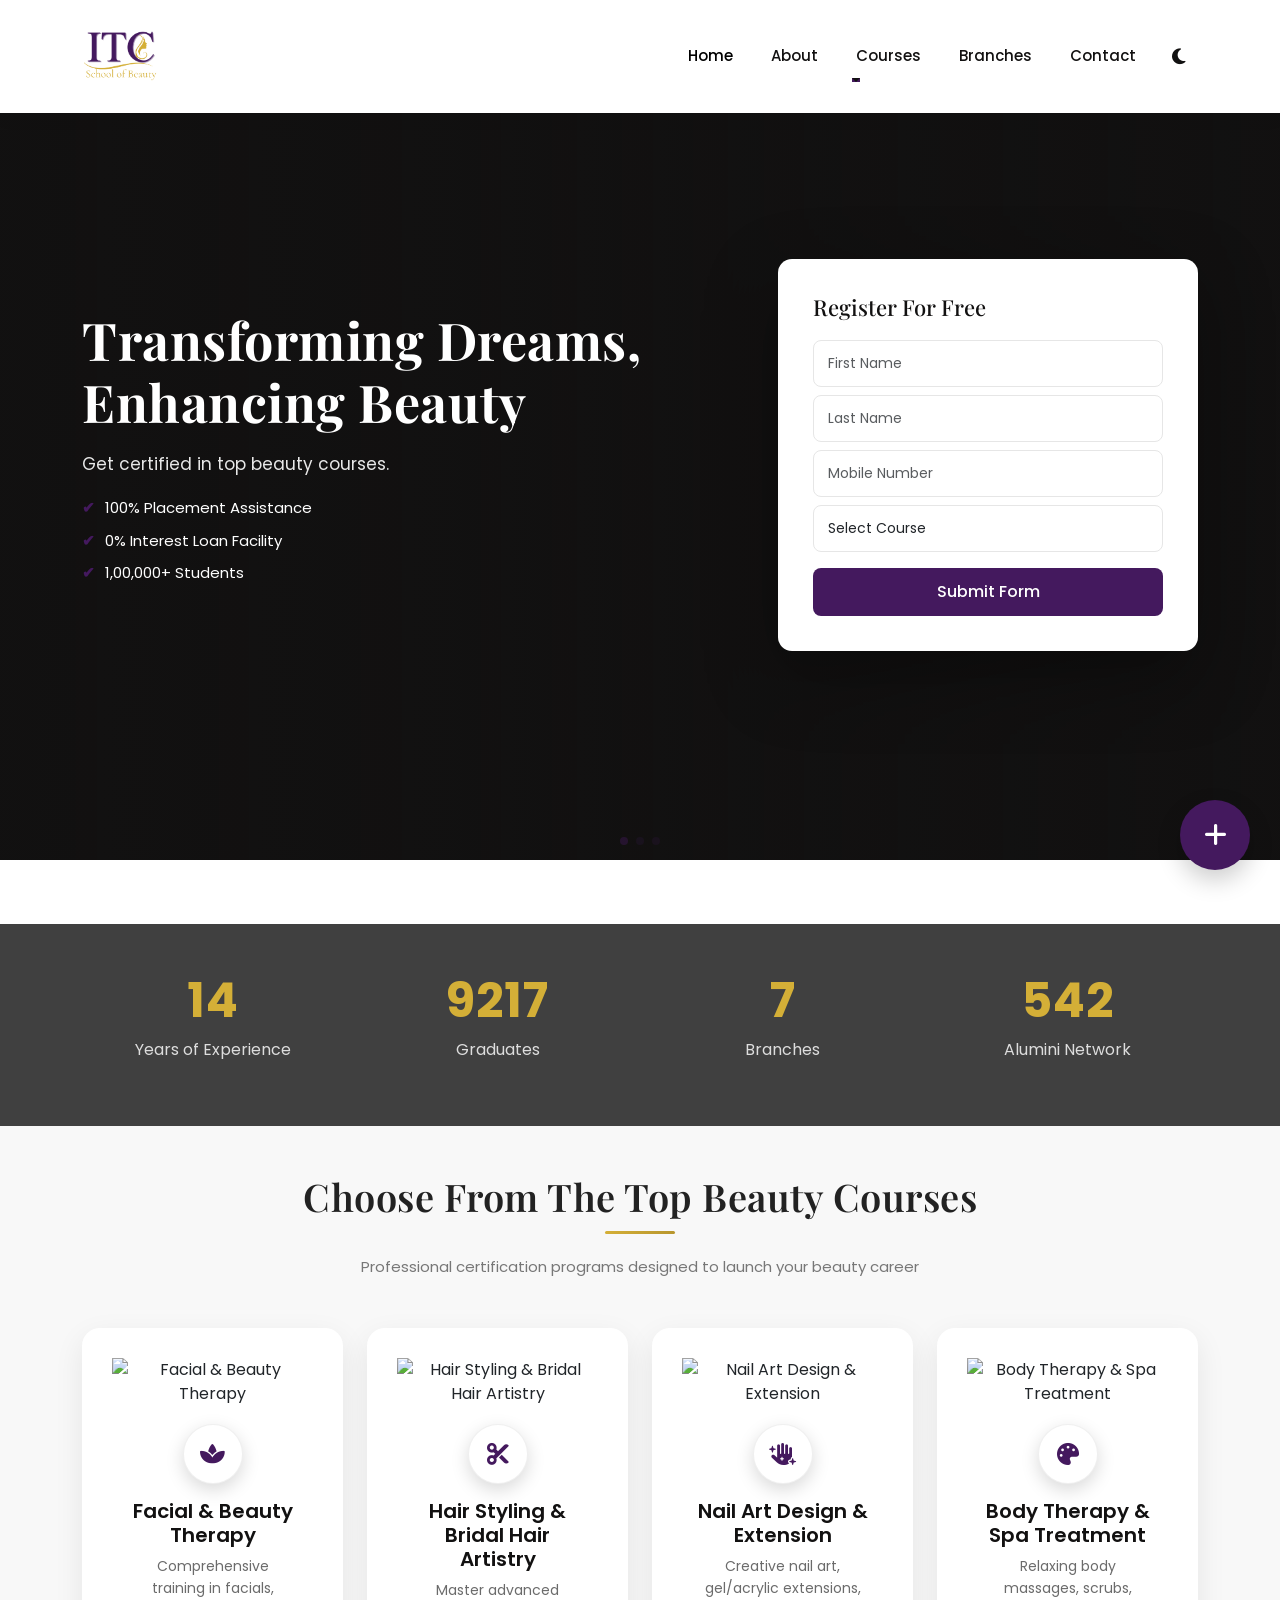
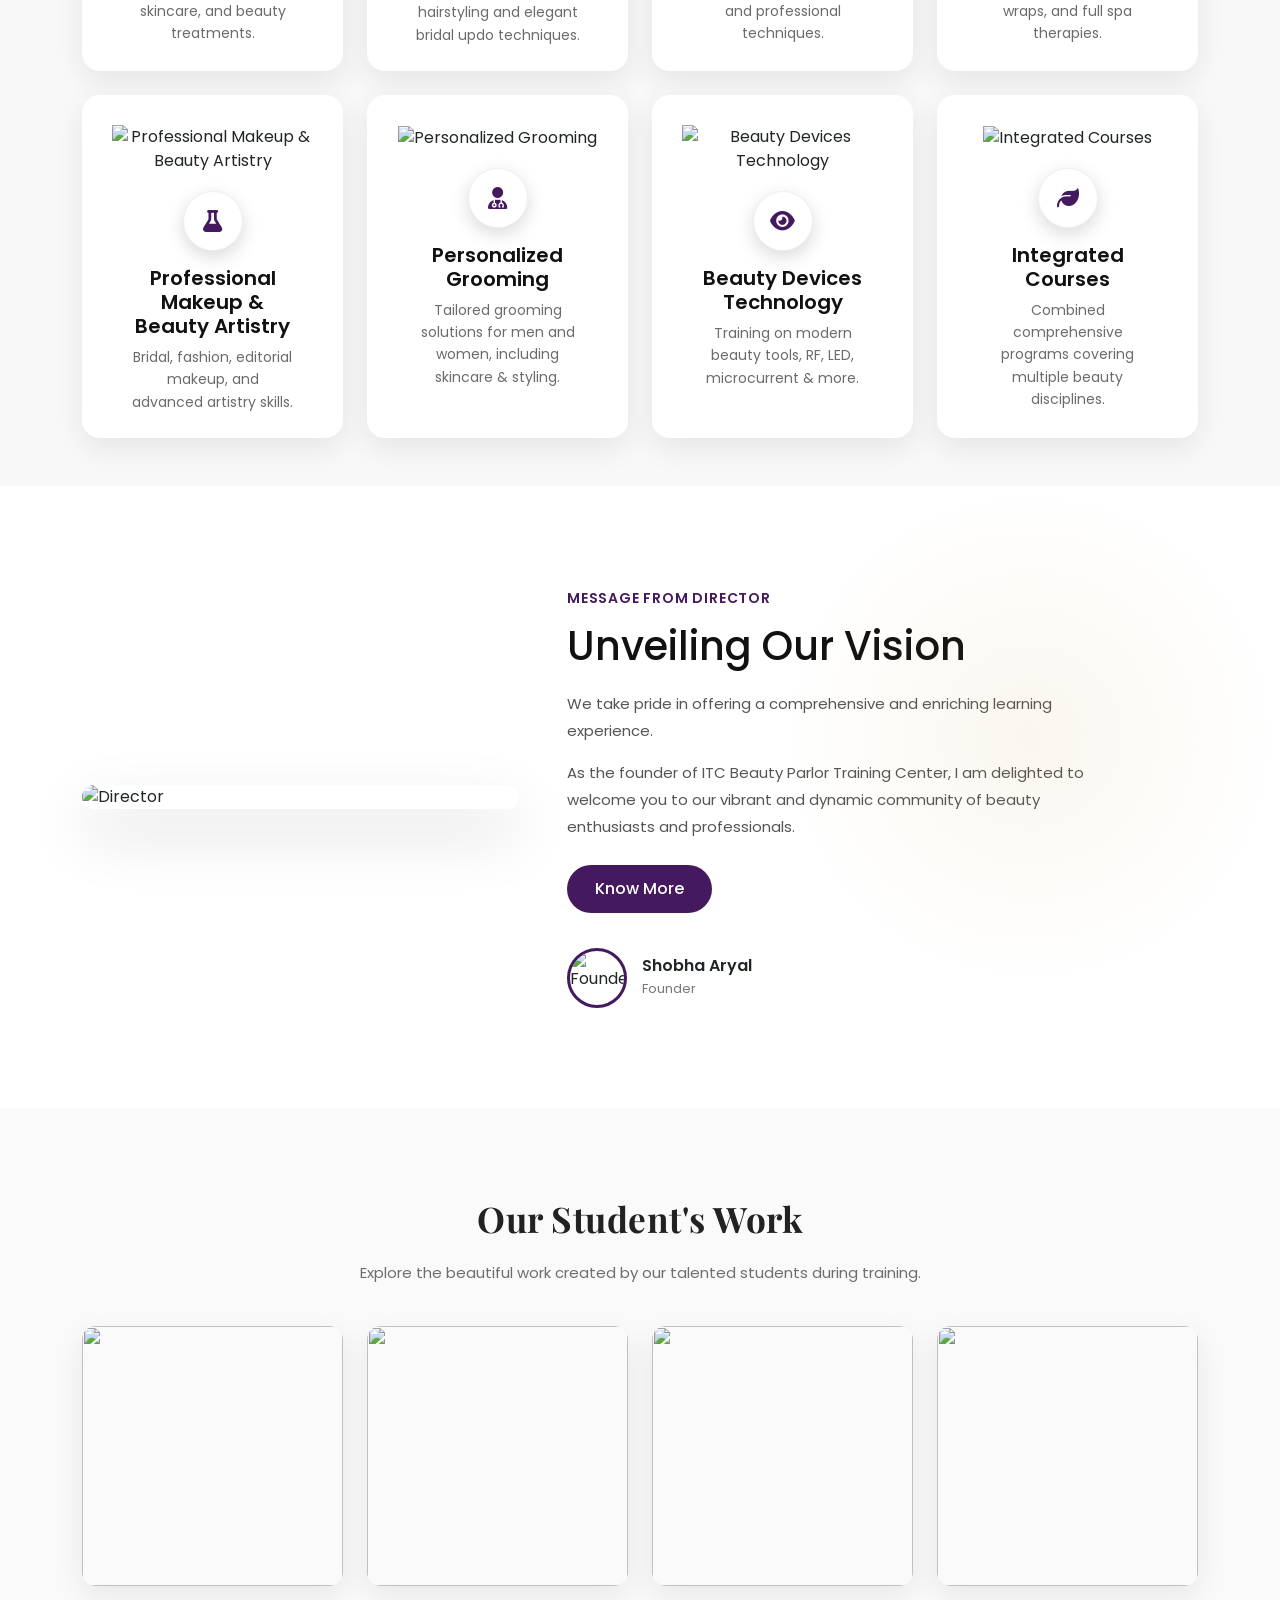
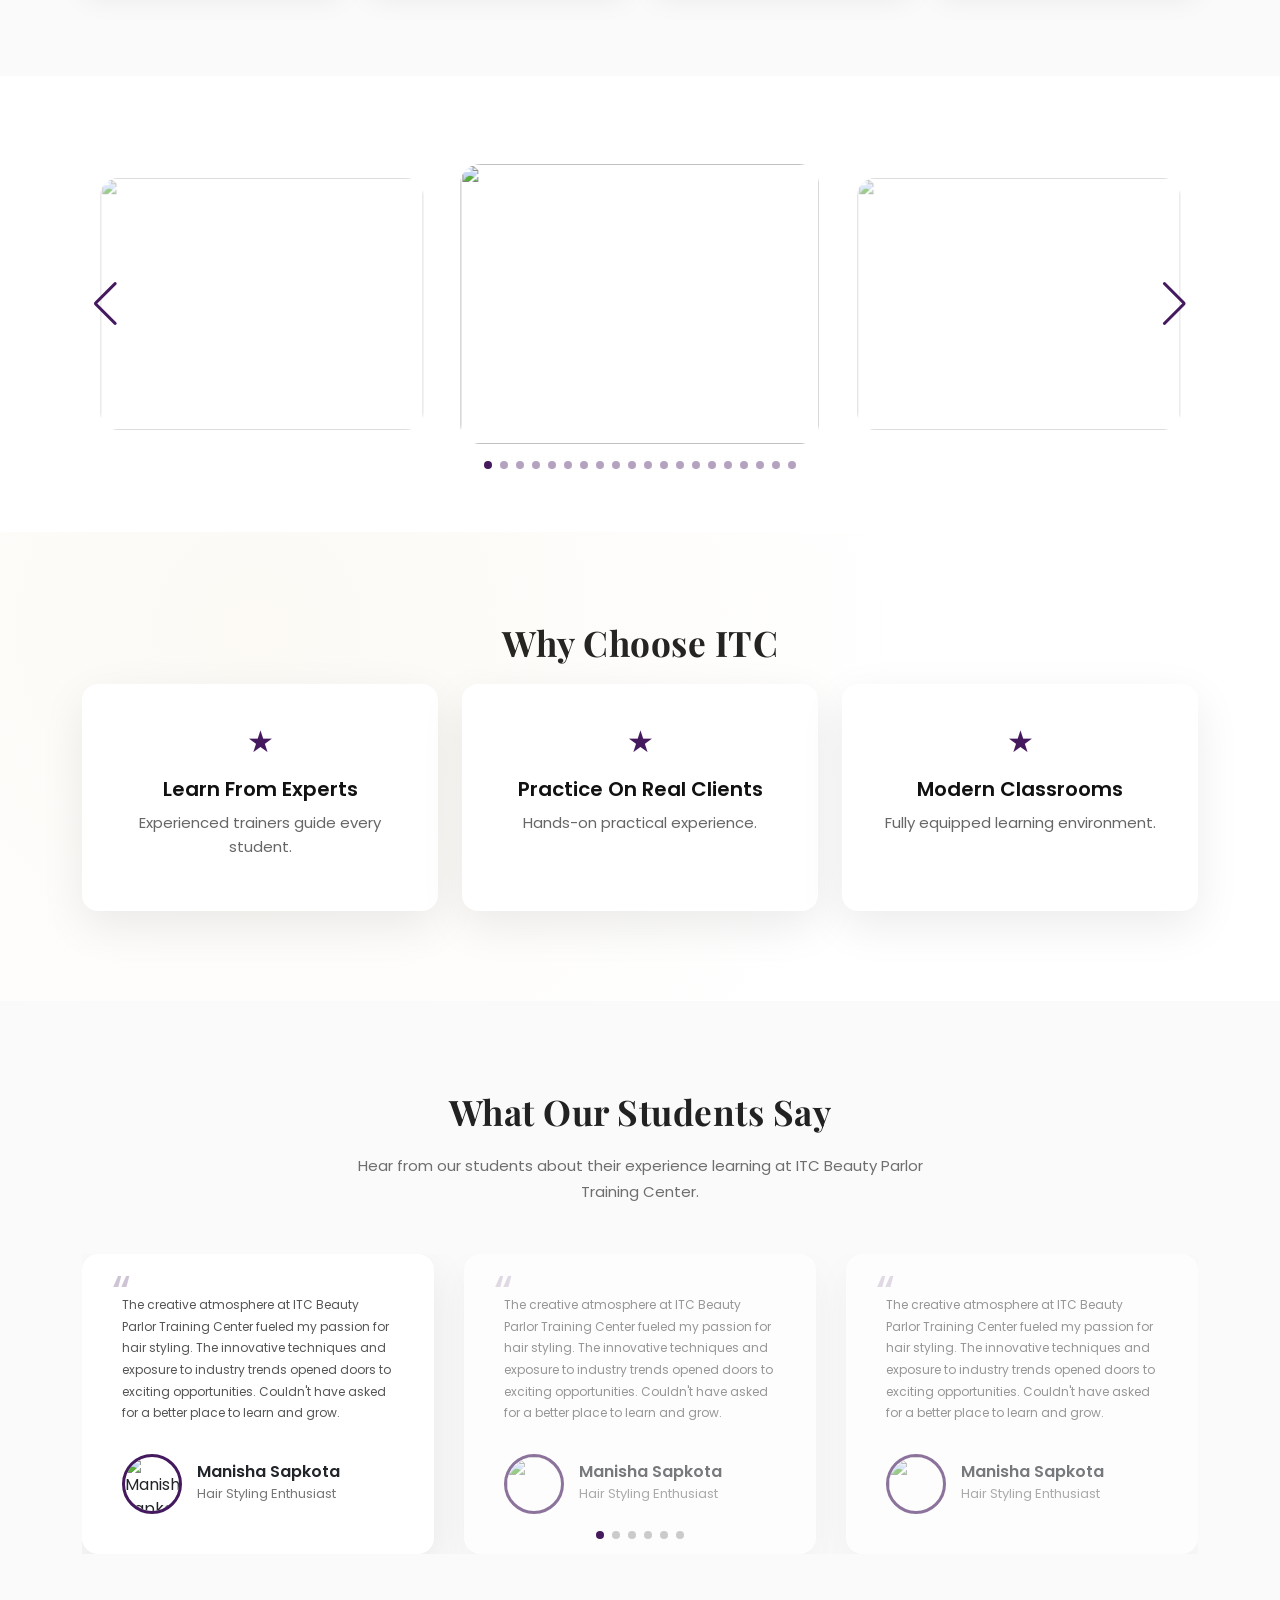
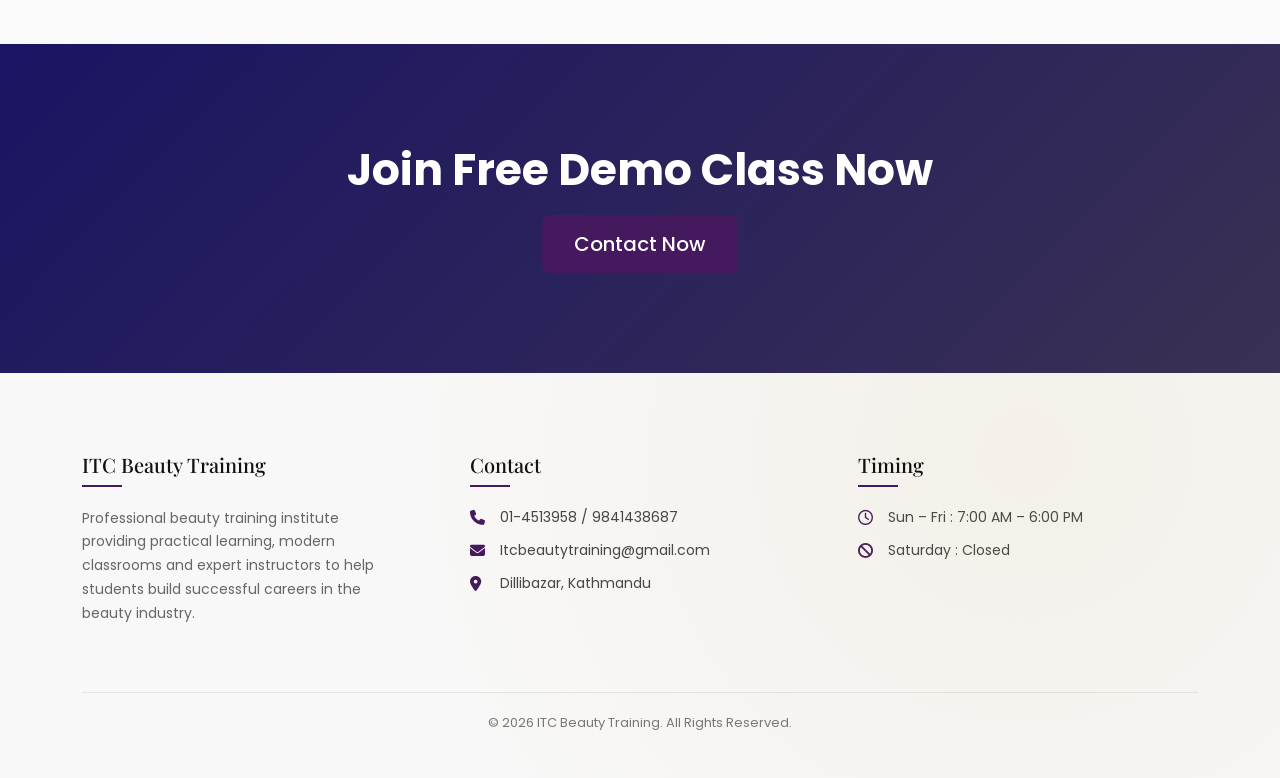
==== index.html @ 38ba5fc1 "Updated UI, fixed contact widget, added gallery carousel" ====
<!doctype html>
<html lang="en">
  <head>
    <meta charset="UTF-8" />
    <meta name="viewport" content="width=device-width, initial-scale=1" />

    <title>ITC Beauty Training</title>

    <link
      href="https://cdn.jsdelivr.net/npm/bootstrap@5.3.2/dist/css/bootstrap.min.css"
      rel="stylesheet"
    />
    <link
      href="https://fonts.googleapis.com/css2?family=Playfair+Display:wght@500;600;700&family=Poppins:wght@300;400;500;600&display=swap"
      rel="stylesheet"
    />

    <link
      href="https://cdn.jsdelivr.net/npm/swiper@11/swiper-bundle.min.css"
      rel="stylesheet"
    />

    <link rel="stylesheet" href="./css/style.css" />
    <link rel="stylesheet" href="./css/course.css" />

    <link
      rel="stylesheet"
      href="https://cdnjs.cloudflare.com/ajax/libs/font-awesome/6.5.0/css/all.min.css"
    />
    <link
      rel="stylesheet"
      href="https://cdnjs.cloudflare.com/ajax/libs/font-awesome/6.5.0/css/all.min.css"
    />
  </head>

  <body>
    <!-- NAVBAR -->

    <nav class="navbar navbar-expand-lg premium-navbar fixed-top">
      <div class="container">
        <a class="navbar-brand" href="./index.html">
          <img src="./images/LogoITC.png" alt="ITC Beauty" />
        </a>

        <button
          class="navbar-toggler"
          type="button"
          data-bs-toggle="collapse"
          data-bs-target="#navMenu"
        >
          <span class="navbar-toggler-icon"></span>
        </button>

        <div class="collapse navbar-collapse" id="navMenu">
          <ul class="navbar-nav ms-auto align-items-lg-center">
            <li class="nav-item">
              <a class="nav-link active" href="./index.html">Home</a>
            </li>

            <li class="nav-item">
              <a class="nav-link" href="./about.html">About</a>
            </li>

            <!-- COURSES DROPDOWN -->
            <li class="nav-item dropdown course-dropdown">
              <a class="nav-link dropdown-toggle" data-bs-toggle="dropdown">
                Courses
              </a>

              <div class="dropdown-menu course-menu">
                <a class="dropdown-item" href="./courses/facial-beauty.html">
                  <i class="fa-solid fa-spa"></i>
                  Facial & Beauty Therapy
                </a>

                <a
                  class="dropdown-item"
                  href="./courses//hair-styling-bridal-hair.html"
                >
                  <i class="fa-solid fa-scissors"></i>
                  Hair Styling & Bridal Hair Artistry
                </a>

                <a class="dropdown-item" href="./courses/nail-art-design.html">
                  <i class="fa-solid fa-wand-magic-sparkles"></i>
                  Nail Art Design & Extension
                </a>

                <a class="dropdown-item" href="./courses/body-therapy-spa.html">
                  <i class="fa-solid fa-palette"></i>
                  Body Therapy & Spa Treatment
                </a>

                <a
                  class="dropdown-item"
                  href="./courses/professional-makeup.html"
                >
                  <i class="fa-solid fa-flask"></i>
                  Professional Makeup & Beauty Artistry
                </a>

                <a
                  class="dropdown-item"
                  href="./courses/personalized-grooming.html"
                >
                  <i class="fa-solid fa-hand-sparkles"></i>
                  Personalized Grooming
                </a>

                <a
                  class="dropdown-item"
                  href="./courses/beauty-device-technology.html"
                >
                  <i class="fa-solid fa-eye"></i>
                  Beauty Devices Technology
                </a>

                <a
                  class="dropdown-item"
                  href="./courses/integrated-courses.html"
                >
                  <i class="fa-solid fa-user-doctor"></i>
                  Integrated Courses
                </a>
              </div>
            </li>

            <li class="nav-item">
              <a class="nav-link" href="./branches.html">Branches</a>
            </li>

            <li class="nav-item">
              <a class="nav-link" href="./contact.html">Contact</a>
            </li>
            <li class="nav-item ms-lg-3 d-flex align-items-center">
              <button id="themeToggle" class="theme-icon-btn">
                <i class="fa-solid fa-moon" id="themeIcon"></i>
              </button>
            </li>
          </ul>
        </div>
      </div>
    </nav>

    <!-- HERO -->

    <section class="hero">
      <div class="swiper heroSwiper">
        <div class="swiper-pagination"></div>
        <div class="swiper-wrapper">
          <div class="swiper-slide hero1"></div>
          <div class="swiper-slide hero2"></div>
          <div class="swiper-slide hero3"></div>
        </div>
      </div>

      <div class="hero-content">
        <div class="container">
          <div class="row align-items-center">
            <div class="col-lg-7">
              <h1>Transforming Dreams, Enhancing Beauty</h1>

              <p>Get certified in top beauty courses.</p>

              <ul class="hero-points">
                <li>100% Placement Assistance</li>
                <li>0% Interest Loan Facility</li>
                <li>1,00,000+ Students</li>
              </ul>
            </div>

            <div class="col-lg-5">
              <div class="form-card">
                <h4>Register For Free</h4>

                <form>
                  <input class="form-control mb-2" placeholder="First Name" />
                  <input class="form-control mb-2" placeholder="Last Name" />
                  <input
                    class="form-control mb-2"
                    placeholder="Mobile Number"
                  />

                  <select class="form-control mb-3">
                    <option>Select Course</option>
                    <option>Advanced Beautician Diploma</option>
                    <option>Russian Hairstyle</option>
                    <option>Hair Chemical Treatment</option>
                    <option>Master Makeup</option>
                    <option>Skin Chemical Treatment</option>
                    <option>Nail Technician</option>
                    <option>Overseas Program</option>
                    <option>Eyelash Extensions</option>
                    <option>Cosmetology</option>
                    <option>Mehendi Specialization</option>
                    <option>Master Makeup</option>
                  </select>

                  <button class="btn btn-primary w-100">Submit Form</button>
                </form>
              </div>
            </div>
          </div>
        </div>
      </div>
    </section>

    <section class="stats-section p-5 reveal" style="margin-top: 4em">
      <div class="container">
        <div class="row text-center g-4">
          <div class="col-md-3">
            <h3 class="stat-number" data-target="26">0</h3>
            <p>Years of Experience</p>
          </div>

          <div class="col-md-3">
            <h3 class="stat-number" data-target="17000">0</h3>
            <p>Graduates</p>
          </div>

          <div class="col-md-3">
            <h3 class="stat-number" data-target="14">0</h3>
            <p>Branches</p>
          </div>

          <div class="col-md-3">
            <h3 class="stat-number" data-target="1000">0</h3>
            <p>Alumini Network</p>
          </div>
        </div>
      </div>
    </section>

    <!-- COURSES -->
    <section class="courses py-5">
      <div class="container">
        <div class="section-header text-center mb-5">
          <h2 class="section-title">Choose From The Top Beauty Courses</h2>
          <p class="section-subtitle">
            Professional certification programs designed to launch your beauty
            career
          </p>
        </div>

        <div class="row g-4">
          <div class="col-md-6 col-lg-3">
            <div class="course-card premium-hover">
              <div class="course-img">
                <img
                  src="https://itcbeautytraining.com/wp-content/uploads/2024/04/1-2.jpg"
                  alt="Facial & Beauty Therapy"
                />
              </div>
              <div class="course-icon"><i class="fa-solid fa-spa"></i></div>
              <h5>Facial & Beauty Therapy</h5>
              <p>
                Comprehensive training in facials, skincare, and beauty
                treatments.
              </p>
            </div>
          </div>

          <div class="col-md-6 col-lg-3">
            <div class="course-card premium-hover">
              <div class="course-img">
                <img
                  src="https://itcbeautytraining.com/wp-content/uploads/2024/04/1-1.jpg"
                  alt="Hair Styling & Bridal Hair Artistry"
                />
              </div>
              <div class="course-icon">
                <i class="fa-solid fa-scissors"></i>
              </div>
              <h5>Hair Styling & Bridal Hair Artistry</h5>
              <p>
                Master advanced hairstyling and elegant bridal updo techniques.
              </p>
            </div>
          </div>

          <div class="col-md-6 col-lg-3">
            <div class="course-card premium-hover">
              <div class="course-img">
                <img
                  src="https://itcbeautytraining.com/wp-content/uploads/2024/04/5-1.jpg"
                  alt="Nail Art Design & Extension"
                />
              </div>
              <div class="course-icon">
                <i class="fa-solid fa-hand-sparkles"></i>
              </div>
              <h5>Nail Art Design & Extension</h5>
              <p>
                Creative nail art, gel/acrylic extensions, and professional
                techniques.
              </p>
            </div>
          </div>

          <div class="col-md-6 col-lg-3">
            <div class="course-card premium-hover">
              <div class="course-img">
                <img
                  src="https://itcbeautytraining.com/wp-content/uploads/2024/04/3-2.jpg"
                  alt="Body Therapy & Spa Treatment"
                />
              </div>
              <div class="course-icon"><i class="fa-solid fa-palette"></i></div>
              <h5>Body Therapy & Spa Treatment</h5>
              <p>
                Relaxing body massages, scrubs, wraps, and full spa therapies.
              </p>
            </div>
          </div>

          <div class="col-md-6 col-lg-3">
            <div class="course-card premium-hover">
              <div class="course-img">
                <img
                  src="https://itcbeautytraining.com/wp-content/uploads/2024/04/7-1.jpg"
                  alt="Professional Makeup & Beauty Artistry"
                />
              </div>
              <div class="course-icon"><i class="fa-solid fa-flask"></i></div>
              <h5>Professional Makeup & Beauty Artistry</h5>
              <p>
                Bridal, fashion, editorial makeup, and advanced artistry skills.
              </p>
            </div>
          </div>

          <div class="col-md-6 col-lg-3">
            <div class="course-card premium-hover">
              <div class="course-img">
                <img
                  src="https://itcbeautytraining.com/wp-content/uploads/2024/04/3-1.jpg"
                  alt="Personalized Grooming"
                />
              </div>
              <div class="course-icon">
                <i class="fa-solid fa-user-doctor"></i>
              </div>
              <h5>Personalized Grooming</h5>
              <p>
                Tailored grooming solutions for men and women, including
                skincare & styling.
              </p>
            </div>
          </div>

          <div class="col-md-6 col-lg-3">
            <div class="course-card premium-hover">
              <div class="course-img">
                <img
                  src="https://itcbeautytraining.com/wp-content/uploads/2024/04/4-1.jpg"
                  alt="Beauty Devices Technology"
                />
              </div>
              <div class="course-icon"><i class="fa-solid fa-eye"></i></div>
              <h5>Beauty Devices Technology</h5>
              <p>
                Training on modern beauty tools, RF, LED, microcurrent & more.
              </p>
            </div>
          </div>

          <div class="col-md-6 col-lg-3">
            <div class="course-card premium-hover">
              <div class="course-img">
                <img
                  src="https://itcbeautytraining.com/wp-content/uploads/2024/04/6-1.jpg"
                  alt="Integrated Courses"
                />
              </div>
              <div class="course-icon"><i class="fa-solid fa-leaf"></i></div>
              <h5>Integrated Courses</h5>
              <p>
                Combined comprehensive programs covering multiple beauty
                disciplines.
              </p>
            </div>
          </div>
        </div>
      </div>
    </section>

    <!-- DIRECTOR MESSAGE -->

    <section class="director">
      <div class="container">
        <div class="row align-items-center g-5">
          <!-- DIRECTOR IMAGE -->

          <div class="col-lg-5">
            <div class="director-img-wrapper">
              <img
                src="https://orane.com/wp-content/uploads/2023/10/new-768x763.png"
                class="director-img"
                alt="Director"
              />
            </div>
          </div>

          <!-- MESSAGE -->

          <div class="col-lg-7">
            <div class="director-content">
              <span class="director-tag">Message from Director</span>

              <h2 class="director-title">Unveiling Our Vision</h2>

              <p class="director-text">
                We take pride in offering a comprehensive and enriching learning
                experience.
              </p>

              <p class="director-text">
                As the founder of ITC Beauty Parlor Training Center, I am
                delighted to welcome you to our vibrant and dynamic community of
                beauty enthusiasts and professionals.
              </p>

              <a href="./about.html" class="director-btn"> Know More </a>

              <!-- SIGNATURE -->

              <div class="director-signature">
                <img
                  src="https://itcbeautytraining.com/wp-content/uploads/2024/01/Shobha-12.jpg"
                  class="director-avatar"
                  alt="Founder"
                />

                <div>
                  <h6 class="director-name">Shobha Aryal</h6>

                  <span class="director-role"> Founder </span>
                </div>
              </div>
            </div>
          </div>
        </div>
      </div>
    </section>

    <!-- GALLERY -->

    <section class="gallery">
      <div class="container">
        <h2 class="text-center section-title">Our Student's Work</h2>

        <p class="text-center section-subtitle">
          Explore the beautiful work created by our talented students during
          training.
        </p>

        <div class="row g-4 gallery-grid">
          <div class="col-lg-3 col-md-6">
            <div class="gallery-item">
              <img
                src="https://encrypted-tbn3.gstatic.com/images?q=tbn:ANd9GcSTDrdm-TisRPyS3Bmx4JWbS6GaayTQj9BskAw2qrqnF1qy2Z-q"
                class="gallery-img"
                alt=""
              />
            </div>
          </div>

          <div class="col-lg-3 col-md-6">
            <div class="gallery-item">
              <img
                src="https://makeup.buynsofts.in/wp-content/uploads/2022/03/riya7-819x1024.jpg"
                class="gallery-img"
                alt=""
              />
            </div>
          </div>

          <div class="col-lg-3 col-md-6">
            <div class="gallery-item">
              <img
                src="https://encrypted-tbn3.gstatic.com/images?q=tbn:ANd9GcS4beKA-Kwf-BnohSN-vU_qFYrVq0cjVttMXm_TdOkhjrmDNbXZ"
                class="gallery-img"
                alt=""
              />
            </div>
          </div>

          <div class="col-lg-3 col-md-6">
            <div class="gallery-item">
              <img
                src="https://encrypted-tbn0.gstatic.com/images?q=tbn:ANd9GcRMe2PdNAQeKMKYDgazpgTH0lvp_DbTABG8ZQ&s"
                class="gallery-img"
                alt=""
              />
            </div>
          </div>
        </div>
      </div>
    </section>

    <section class="gallery-section py-5">
      <div class="container">
        <div class="swiper gallerySwiper">
          <div class="swiper-wrapper">
            <!-- SLIDE 1 -->
            <div class="swiper-slide">
              <div class="gallery-card">
                <img
                  src="https://itcbeautytraining.com/wp-content/uploads/2024/02/Manisha-Sapkota--e1707386957303.jpeg"
                />
                <div class="gallery-overlay">
                  <i class="fa-solid fa-magnifying-glass"></i>
                </div>
              </div>
            </div>

            <!-- SLIDE 2 -->
            <div class="swiper-slide">
              <div class="gallery-card">
                <img
                  src="https://itcbeautytraining.com/wp-content/uploads/2024/04/12-3.jpg"
                />
                <div class="gallery-overlay">
                  <i class="fa-solid fa-magnifying-glass"></i>
                </div>
              </div>
            </div>

            <!-- SLIDE 3 -->
            <div class="swiper-slide">
              <div class="gallery-card">
                <img
                  src="https://itcbeautytraining.com/wp-content/uploads/2024/04/21.jpg"
                />
                <div class="gallery-overlay">
                  <i class="fa-solid fa-magnifying-glass"></i>
                </div>
              </div>
            </div>

            <!-- SLIDE 4 -->
            <div class="swiper-slide">
              <div class="gallery-card">
                <img
                  src="https://itcbeautytraining.com/wp-content/uploads/2024/04/9-1.jpg"
                />
                <div class="gallery-overlay">
                  <i class="fa-solid fa-magnifying-glass"></i>
                </div>
              </div>
            </div>

            <!-- SLIDE 5 -->
            <div class="swiper-slide">
              <div class="gallery-card">
                <img
                  src="https://itcbeautytraining.com/wp-content/uploads/2024/04/3-3.jpg"
                />
                <div class="gallery-overlay">
                  <i class="fa-solid fa-magnifying-glass"></i>
                </div>
              </div>
            </div>

            <!-- SLIDE 6 -->
            <div class="swiper-slide">
              <div class="gallery-card">
                <img
                  src="https://itcbeautytraining.com/wp-content/uploads/2024/04/15-2.jpg"
                />
                <div class="gallery-overlay">
                  <i class="fa-solid fa-magnifying-glass"></i>
                </div>
              </div>
            </div>

            <!-- SLIDE 7 -->
            <div class="swiper-slide">
              <div class="gallery-card">
                <img
                  src="https://itcbeautytraining.com/wp-content/uploads/2024/04/25.jpg"
                />
                <div class="gallery-overlay">
                  <i class="fa-solid fa-magnifying-glass"></i>
                </div>
              </div>
            </div>

            <!-- SLIDE 8 -->
            <div class="swiper-slide">
              <div class="gallery-card">
                <img
                  src="https://itcbeautytraining.com/wp-content/uploads/2024/04/13-3.jpg"
                />
                <div class="gallery-overlay">
                  <i class="fa-solid fa-magnifying-glass"></i>
                </div>
              </div>
            </div>

            <!-- SLIDE 9 -->
            <div class="swiper-slide">
              <div class="gallery-card">
                <img
                  src="http://itcbeautytraining.com/wp-content/uploads/2024/04/1.jpg"
                />
                <div class="gallery-overlay">
                  <i class="fa-solid fa-magnifying-glass"></i>
                </div>
              </div>
            </div>

            <!-- SLIDE 10 -->
            <div class="swiper-slide">
              <div class="gallery-card">
                <img
                  src="http://itcbeautytraining.com/wp-content/uploads/2024/04/3-4.jpg"
                />
                <div class="gallery-overlay">
                  <i class="fa-solid fa-magnifying-glass"></i>
                </div>
              </div>
            </div>

            <!-- SLIDE 11 -->
            <div class="swiper-slide">
              <div class="gallery-card">
                <img
                  src="http://itcbeautytraining.com/wp-content/uploads/2024/04/2-5.jpg"
                />
                <div class="gallery-overlay">
                  <i class="fa-solid fa-magnifying-glass"></i>
                </div>
              </div>
            </div>

            <!-- SLIDE 12 -->
            <div class="swiper-slide">
              <div class="gallery-card">
                <img
                  src="http://itcbeautytraining.com/wp-content/uploads/2024/04/22.jpg"
                />
                <div class="gallery-overlay">
                  <i class="fa-solid fa-magnifying-glass"></i>
                </div>
              </div>
            </div>

            <!-- SLIDE 13 -->
            <div class="swiper-slide">
              <div class="gallery-card">
                <img
                  src="http://itcbeautytraining.com/wp-content/uploads/2024/04/14-1.jpg"
                />
                <div class="gallery-overlay">
                  <i class="fa-solid fa-magnifying-glass"></i>
                </div>
              </div>
            </div>

            <!-- SLIDE 14 -->
            <div class="swiper-slide">
              <div class="gallery-card">
                <img
                  src="http://itcbeautytraining.com/wp-content/uploads/2024/04/23.jpg"
                />
                <div class="gallery-overlay">
                  <i class="fa-solid fa-magnifying-glass"></i>
                </div>
              </div>
            </div>

            <!-- SLIDE 15 -->
            <div class="swiper-slide">
              <div class="gallery-card">
                <img
                  src="http://itcbeautytraining.com/wp-content/uploads/2024/04/19.jpg"
                />
                <div class="gallery-overlay">
                  <i class="fa-solid fa-magnifying-glass"></i>
                </div>
              </div>
            </div>

            <!-- SLIDE 16 -->
            <div class="swiper-slide">
              <div class="gallery-card">
                <img
                  src="http://itcbeautytraining.com/wp-content/uploads/2024/04/1-4.jpg"
                />
                <div class="gallery-overlay">
                  <i class="fa-solid fa-magnifying-glass"></i>
                </div>
              </div>
            </div>

            <!-- SLIDE 17 -->
            <div class="swiper-slide">
              <div class="gallery-card">
                <img
                  src="http://itcbeautytraining.com/wp-content/uploads/2024/04/30.jpg"
                />
                <div class="gallery-overlay">
                  <i class="fa-solid fa-magnifying-glass"></i>
                </div>
              </div>
            </div>

            <!-- SLIDE 18 -->
            <div class="swiper-slide">
              <div class="gallery-card">
                <img
                  src="http://itcbeautytraining.com/wp-content/uploads/2024/04/18.jpg"
                />
                <div class="gallery-overlay">
                  <i class="fa-solid fa-magnifying-glass"></i>
                </div>
              </div>
            </div>

            <!-- SLIDE 19 -->
            <div class="swiper-slide">
              <div class="gallery-card">
                <img
                  src="http://itcbeautytraining.com/wp-content/uploads/2024/04/28.jpg"
                />
                <div class="gallery-overlay">
                  <i class="fa-solid fa-magnifying-glass"></i>
                </div>
              </div>
            </div>

            <!-- SLIDE 20 -->
            <div class="swiper-slide">
              <div class="gallery-card">
                <img
                  src="http://itcbeautytraining.com/wp-content/uploads/2024/04/26.jpg"
                />
                <div class="gallery-overlay">
                  <i class="fa-solid fa-magnifying-glass"></i>
                </div>
              </div>
            </div>
          </div>

          <!-- Navigation buttons -->
          <div class="swiper-button-next"></div>
          <div class="swiper-button-prev"></div>

          <!-- Pagination -->
          <div class="swiper-pagination"></div>
        </div>
      </div>
    </section>

    <!-- LIGHTBOX -->

    <div class="gallery-lightbox" id="galleryLightbox">
      <span class="lightbox-close">&times;</span>
      <img class="lightbox-img" id="lightboxImg" />
    </div>

    <!-- WHY CHOOSE -->

    <section class="why">
      <div class="container">
        <h2 class="text-center section-title">Why Choose ITC</h2>

        <div class="row g-4">
          <div class="col-md-4">
            <div class="why-card">
              <h5>Learn From Experts</h5>
              <p>Experienced trainers guide every student.</p>
            </div>
          </div>

          <div class="col-md-4">
            <div class="why-card">
              <h5>Practice On Real Clients</h5>
              <p>Hands-on practical experience.</p>
            </div>
          </div>

          <div class="col-md-4">
            <div class="why-card">
              <h5>Modern Classrooms</h5>
              <p>Fully equipped learning environment.</p>
            </div>
          </div>
        </div>
      </div>
    </section>

    <!-- TESTIMONIALS -->

    <section class="testimonials">
      <div class="container">
        <h2 class="section-title text-center">What Our Students Say</h2>

        <p class="section-subtitle text-center">
          Hear from our students about their experience learning at ITC Beauty
          Parlor Training Center.
        </p>

        <div class="swiper testimonialSwiper">
          <div class="swiper-wrapper">
            <!-- TESTIMONIAL 1 -->

            <div class="swiper-slide">
              <div class="testimonial-card">
                <p class="testimonial-text">
                  The creative atmosphere at ITC Beauty Parlor Training Center
                  fueled my passion for hair styling. The innovative techniques
                  and exposure to industry trends opened doors to exciting
                  opportunities. Couldn't have asked for a better place to learn
                  and grow.
                </p>

                <div class="testimonial-user">
                  <img
                    src="https://itcbeautytraining.com/wp-content/uploads/2024/02/Manisha-Sapkota--e1707386957303.jpeg"
                    class="testimonial-avatar"
                    alt="Manisha Sapkota"
                  />

                  <div>
                    <h6 class="testimonial-name">Manisha Sapkota</h6>

                    <span class="testimonial-role">
                      Hair Styling Enthusiast
                    </span>
                  </div>
                </div>
              </div>
            </div>

            <!-- Duplicate for now (6 slides total) -->

            <div class="swiper-slide">
              <div class="testimonial-card">
                <p class="testimonial-text">
                  The creative atmosphere at ITC Beauty Parlor Training Center
                  fueled my passion for hair styling. The innovative techniques
                  and exposure to industry trends opened doors to exciting
                  opportunities. Couldn't have asked for a better place to learn
                  and grow.
                </p>
                <div class="testimonial-user">
                  <img
                    src="https://itcbeautytraining.com/wp-content/uploads/2024/02/Manisha-Sapkota--e1707386957303.jpeg"
                    class="testimonial-avatar"
                  />
                  <div>
                    <h6 class="testimonial-name">Manisha Sapkota</h6>
                    <span class="testimonial-role"
                      >Hair Styling Enthusiast</span
                    >
                  </div>
                </div>
              </div>
            </div>

            <div class="swiper-slide">
              <div class="testimonial-card">
                <p class="testimonial-text">
                  The creative atmosphere at ITC Beauty Parlor Training Center
                  fueled my passion for hair styling. The innovative techniques
                  and exposure to industry trends opened doors to exciting
                  opportunities. Couldn't have asked for a better place to learn
                  and grow.
                </p>
                <div class="testimonial-user">
                  <img
                    src="https://itcbeautytraining.com/wp-content/uploads/2024/02/Manisha-Sapkota--e1707386957303.jpeg"
                    class="testimonial-avatar"
                  />
                  <div>
                    <h6 class="testimonial-name">Manisha Sapkota</h6>
                    <span class="testimonial-role"
                      >Hair Styling Enthusiast</span
                    >
                  </div>
                </div>
              </div>
            </div>

            <div class="swiper-slide">
              <div class="testimonial-card">
                <p class="testimonial-text">
                  The creative atmosphere at ITC Beauty Parlor Training Center
                  fueled my passion for hair styling. The innovative techniques
                  and exposure to industry trends opened doors to exciting
                  opportunities. Couldn't have asked for a better place to learn
                  and grow.
                </p>
                <div class="testimonial-user">
                  <img
                    src="https://itcbeautytraining.com/wp-content/uploads/2024/02/Manisha-Sapkota--e1707386957303.jpeg"
                    class="testimonial-avatar"
                  />
                  <div>
                    <h6 class="testimonial-name">Manisha Sapkota</h6>
                    <span class="testimonial-role"
                      >Hair Styling Enthusiast</span
                    >
                  </div>
                </div>
              </div>
            </div>

            <div class="swiper-slide">
              <div class="testimonial-card">
                <p class="testimonial-text">
                  The creative atmosphere at ITC Beauty Parlor Training Center
                  fueled my passion for hair styling. The innovative techniques
                  and exposure to industry trends opened doors to exciting
                  opportunities. Couldn't have asked for a better place to learn
                  and grow.
                </p>
                <div class="testimonial-user">
                  <img
                    src="https://itcbeautytraining.com/wp-content/uploads/2024/02/Manisha-Sapkota--e1707386957303.jpeg"
                    class="testimonial-avatar"
                  />
                  <div>
                    <h6 class="testimonial-name">Manisha Sapkota</h6>
                    <span class="testimonial-role"
                      >Hair Styling Enthusiast</span
                    >
                  </div>
                </div>
              </div>
            </div>

            <div class="swiper-slide">
              <div class="testimonial-card">
                <p class="testimonial-text">
                  The creative atmosphere at ITC Beauty Parlor Training Center
                  fueled my passion for hair styling. The innovative techniques
                  and exposure to industry trends opened doors to exciting
                  opportunities. Couldn't have asked for a better place to learn
                  and grow.
                </p>
                <div class="testimonial-user">
                  <img
                    src="https://itcbeautytraining.com/wp-content/uploads/2024/02/Manisha-Sapkota--e1707386957303.jpeg"
                    class="testimonial-avatar"
                  />
                  <div>
                    <h6 class="testimonial-name">Manisha Sapkota</h6>
                    <span class="testimonial-role"
                      >Hair Styling Enthusiast</span
                    >
                  </div>
                </div>
              </div>
            </div>
          </div>

          <div class="swiper-pagination"></div>
        </div>
      </div>
    </section>

    <!-- CTA -->

    <section class="cta">
      <div class="container text-center">
        <h2>Join Free Demo Class Now</h2>

        <a class="btn btn-light btn-lg"> Contact Now </a>
      </div>
    </section>

    <!-- FOOTER -->

    <footer class="site-footer">
      <div class="container">
        <div class="row g-5">
          <!-- ABOUT -->

          <div class="col-lg-4 col-md-6">
            <h4 class="footer-title">ITC Beauty Training</h4>

            <p class="footer-text">
              Professional beauty training institute providing practical
              learning, modern classrooms and expert instructors to help
              students build successful careers in the beauty industry.
            </p>
          </div>

          <!-- CONTACT -->

          <div class="col-lg-4 col-md-6">
            <h4 class="footer-title">Contact</h4>

            <ul class="footer-info">
              <li>
                <i class="fa-solid fa-phone"></i>
                01-4513958 / 9841438687
              </li>

              <li>
                <i class="fa-solid fa-envelope"></i>
                Itcbeautytraining@gmail.com
              </li>

              <li>
                <i class="fa-solid fa-location-dot"></i>
                Dillibazar, Kathmandu
              </li>
            </ul>
          </div>

          <!-- TIMING -->

          <div class="col-lg-4 col-md-6">
            <h4 class="footer-title">Timing</h4>

            <ul class="footer-info">
              <li>
                <i class="fa-regular fa-clock"></i>
                Sun – Fri : 7:00 AM – 6:00 PM
              </li>

              <li>
                <i class="fa-solid fa-ban"></i>
                Saturday : Closed
              </li>
            </ul>
          </div>
        </div>

        <!-- FOOTER BOTTOM -->

        <div class="footer-bottom">
          <p>
            © <span id="year"></span> ITC Beauty Training. All Rights Reserved.
          </p>
        </div>
      </div>
    </footer>

    <!-- FLOATING CONTACT WIDGET -->

    <div class="contact-widget">
      <!-- MAIN BUTTON -->
      <div class="contact-toggle" id="contactToggle">
        <i class="fa-solid fa-plus"></i>
      </div>

      <!-- WHATSAPP -->
      <a
        href="#"
        class="contact-item whatsapp"
        style="background-color: #44195e; text-decoration: none"
      >
        <i class="fa-brands fa-whatsapp"></i>
      </a>

      <!-- CALL -->
      <a
        href="#"
        class="contact-item call"
        style="background-color: #44195e; text-decoration: none"
      >
        <i class="fa-solid fa-phone"></i>
      </a>
    </div>

    <script src="https://cdn.jsdelivr.net/npm/bootstrap@5.3.2/dist/js/bootstrap.bundle.min.js"></script>

    <script src="https://cdn.jsdelivr.net/npm/swiper@11/swiper-bundle.min.js"></script>

    <script src="./js/main.js"></script>
    <!-- <script>
      document.addEventListener("DOMContentLoaded", () => {
        const widget = document.querySelector(".contact-widget");
        const toggle = document.getElementById("contactToggle");

        if (!toggle || !widget) {
          console.warn("Contact widget / toggle not found");
          return;
        }

        toggle.addEventListener("click", (e) => {
          e.stopPropagation(); // ✅ prevent instant close
          widget.classList.toggle("active");
        });

        document.addEventListener("click", (e) => {
          if (!e.target.closest(".contact-widget")) {
            widget.classList.remove("active");
          }
        });
      });
    </script> -->
  </body>
</html>
---- css/style.css ----
html {
  scroll-behavior: smooth;
}
.btn {
  transition: all 0.3s ease;
}

.reveal {
  opacity: 0;
  transform: translateY(40px);
  transition: all 0.8s ease;
}

.reveal.active {
  opacity: 1;
  transform: translateY(0);
}

body {
  margin: 0;
  padding: 0;
  box-sizing: border-box;
  font-family: Poppins;
  padding-top: 50px;
}

/* =========================
   THEME ICON TOGGLE
========================= */

.theme-icon-btn {
  border: none;
  background: transparent;
  font-size: 18px;
  color: #121111;
  cursor: pointer;
  width: 38px;
  height: 38px;
  border-radius: 50%;
  display: flex;
  align-items: center;
  justify-content: center;
  transition: all 0.3s ease;
}

.theme-icon-btn:hover {
  background: #f3f3f3;
  color: #44195e;
  transform: scale(1.08);
}

body.dark-mode {
  background: #121111;
  color: #eaeaea;
}

/* Dark mode icon */

body.dark-mode .theme-icon-btn {
  color: #f5f5f5;
}

body.dark-mode .theme-icon-btn:hover {
  background: #2a2a2a;
}

#themeIcon {
  transition: all 0.35s ease;
}

/* ==============================
   NAVBAR SECTION
================================*/

.premium-navbar {
  background: #ffffff;
  padding: 14px 0;
  transition: all 0.3s ease;
  box-shadow: 0 4px 18px rgba(0, 0, 0, 0.05);
}

/* LOGO */

.navbar-brand img {
  max-width: 75px;
}

/* NAV LINKS */

.navbar-nav .nav-link {
  font-family: "Poppins", sans-serif;
  font-size: 15px;
  font-weight: 500;
  color: #121111;
  margin-left: 22px;
  position: relative;
  transition: all 0.25s ease;
}

/* HOVER EFFECT */

.navbar-nav .nav-link:hover {
  color: #44195e;
}

/* GOLD UNDERLINE */

.navbar-nav .nav-link::after {
  content: "";
  position: absolute;
  bottom: -6px;
  left: 0;
  width: 0;
  height: 2px;
  background: #44195e;
  transition: width 0.25s ease;
}

.navbar-nav .nav-link:hover::after {
  width: 100%;
}

/* ===============================
   COURSES DROPDOWN (SINGLE)
================================ */

.course-dropdown:hover .dropdown-menu {
  display: block;
  margin-top: 0;
}

/* CLEAN DROPDOWN BOX */

.course-menu {
  width: 280px;
  padding: 10px;
  border-radius: 12px;
  border: none;
  box-shadow: 0 20px 45px rgba(0, 0, 0, 0.18);
}

/* ITEMS */

.course-menu .dropdown-item {
  font-size: 12px;
  font-weight: 600;
  padding: 10px 12px;
  border-radius: 8px;
  display: flex;
  align-items: center;
  gap: 10px;
  transition: all 0.25s ease;
}

/* ICON */

.course-menu i {
  color: #44195e;
  font-size: 15px;
  width: 18px;
}

/* HOVER */

.course-menu .dropdown-item:hover {
  background: #faf6ee;
  color: #121111;
  transform: translateX(4px);
}

/* ===============================
   MOBILE NAVBAR
================================ */

@media (max-width: 991px) {
  .course-mega {
    width: 100%;
    box-shadow: none;
    padding: 10px;
  }

  .navbar-nav .nav-link {
    margin-left: 0;
    padding: 10px 0;
  }
}

/* ==================================
   HERO SECTION
==================================*/

.hero {
  position: relative;
  height: 90vh;
  min-height: 650px;
  overflow: hidden;
  background: #121111;
}

/* SWIPER CONTAINER */

.heroSwiper,
.heroSwiper .swiper-wrapper,
.heroSwiper .swiper-slide {
  height: 100%;
}

.swiper-pagination-bullet {
  background: #ffffff;
  opacity: 0.6;
}

.swiper-pagination-bullet-active {
  background: #44195e;
  opacity: 1;
}

/* HERO SLIDES */

.hero1,
.hero2,
.hero3 {
  background-size: cover;
  background-position: center;
  background-repeat: no-repeat;
}

/* IMAGES */

.hero1 {
  background-image: url("https://the-corporate.com/public/profile_images/1062-1621665357.jpg");
}

.hero2 {
  background-image: url("https://i.ytimg.com/vi/bM7j2hgVY7U/hq720.jpg?sqp=-oaymwEhCK4FEIIDSFryq4qpAxMIARUAAAAAGAElAADIQj0AgKJD&rs=AOn4CLBUvhRPCDNnjY19afmBAu7j_UBb-Q");
}

.hero3 {
  background-image: url("https://the-corporate.com/public/profile_images/14752-1621665238.jpg");
}

/* DARK CINEMATIC OVERLAY */

.hero-content {
  position: absolute;
  top: 0;
  left: 0;
  width: 100%;
  height: 100%;
  display: flex;
  align-items: center;
  background: linear-gradient(
    90deg,
    rgba(18, 17, 17, 0.92) 0%,
    rgba(18, 17, 17, 0.75) 35%,
    rgba(18, 17, 17, 0.45) 65%,
    rgba(18, 17, 17, 0.2) 100%
  );
  color: #fff;
  z-index: 2;
}

/* HERO TEXT */

.hero h1 {
  font-family: "Playfair Display", serif;
  font-size: 52px;
  font-weight: 700;
  line-height: 1.2;
  margin-bottom: 18px;
  letter-spacing: 0.5px;
}

.hero p {
  font-size: 17px;
  color: #e8e8e8;
  margin-bottom: 20px;
}

/* HERO POINTS */

.hero-points {
  list-style: none;
  padding: 0;
  margin-top: 15px;
}

.hero-points li {
  font-size: 15px;
  margin-bottom: 10px;
  display: flex;
  align-items: center;
  gap: 10px;
}

.hero-points li::before {
  content: "✔";
  color: #44195e;
  font-weight: bold;
}
body.dark-mode .hero-points li::before {
  content: "✔";
  color: #c29538;
  font-weight: bold;
}
/* ==================================
   FORM CARD
==================================*/

.form-card {
  background: #ffffff;
  padding: 35px;
  border-radius: 14px;
  box-shadow: 0 25px 70px rgba(0, 0, 0, 0.35);
  color: #121111;
  max-width: 420px;
  margin-left: auto;
}

body.dark-mode .form-card {
  background: #ffffff !important;
  padding: 35px;
  border-radius: 14px;
  box-shadow: 0 25px 70px rgba(0, 0, 0, 0.35);
  color: #121111;
  max-width: 420px;
  margin-left: auto;
}

/* FORM TITLE */

.form-card h4 {
  font-family: "Playfair Display", serif;
  font-size: 22px;
  margin-bottom: 20px;
}

body.dark-mode .form-card h4 {
  font-family: "Playfair Display", serif;
  font-size: 22px;
  margin-bottom: 20px;
  color: #0f0f0f;
}

/* INPUTS */

.form-card .form-control {
  border-radius: 8px;
  padding: 12px 14px;
  border: 1px solid #e6e6e6;
  font-size: 14px;
}

.form-card .form-control:focus {
  border-color: #44195e;
  box-shadow: 0 0 0 2px rgba(194, 149, 56, 0.15);
}

/* BUTTON */

.form-card .btn {
  background: #44195e;
  border: none;
  padding: 12px;
  font-weight: 500;
  border-radius: 8px;
  transition: 0.3s;
}

body.dark-mode .form-card .btn {
  background: #c29538 !important;
  padding: 12px;
  font-weight: 500;
  border-radius: 8px;
  transition: 0.3s;
}

.form-card .btn:hover {
  background: #a97d2c;
  transform: translateY(-2px);
  box-shadow: 0 10px 20px rgba(0, 0, 0, 0.2);
}

/* ==================================
   MOBILE HERO
==================================*/

@media (max-width: 991px) {
  .hero {
    height: auto;
    padding: 120px 0 80px;
  }

  .hero h1 {
    font-size: 34px;
  }

  .form-card {
    margin-top: 40px;
  }
}

.courses {
  padding: 80px 0;
}

.course-card {
  background: white;
  padding: 30px;
  text-align: center;
  border-radius: 10px;
  box-shadow: 0 10px 25px rgba(0, 0, 0, 0.08);
}

.course-card,
.course-img img {
  will-change: transform;
}

.gallery {
  padding: 80px 0;
  background: #fafafa;
}

.gallery-img {
  width: 100%;
  border-radius: 10px;
}

/* =========================
   GALLERY CAROUSEL
========================= */

.gallerySwiper {
  padding: 40px 0;
}

.gallery-card {
  position: relative;
  overflow: hidden;
  border-radius: 20px;
  cursor: pointer;
  transition: all 0.4s ease;
}

.gallery-card img {
  width: 100%;
  height: 350px;
  object-fit: cover;
  transition: transform 0.5s ease;
  border-radius: 20px;
}

/* HOVER ZOOM */
.gallery-card:hover img {
  transform: scale(1.08);
}

/* OVERLAY */
.gallery-overlay {
  position: absolute;
  inset: 0;
  background: rgba(0, 0, 0, 0.45);
  display: flex;
  align-items: center;
  justify-content: center;
  opacity: 0;
  transition: 0.4s ease;
  border-radius: 20px;
}

.gallery-overlay i {
  color: white;
  font-size: 22px;
  background: rgba(255,255,255,0.2);
  padding: 12px;
  border-radius: 50%;
}

.gallery-card:hover .gallery-overlay {
  opacity: 1;
}

/* ACTIVE SLIDE EFFECT */
.swiper-slide {
  transition: transform 0.4s ease, opacity 0.4s ease;
  opacity: 0.6;
  transform: scale(0.9);
}

.swiper-slide-active {
  opacity: 1;
  transform: scale(1);
}

/* NAV BUTTONS */
.swiper-button-next,
.swiper-button-prev {
  color: #44195e;
}

/* PAGINATION */
.swiper-pagination-bullet-active {
  background: #44195e;
}


/* ==================================
   TESTIMONIALS
==================================*/

.testimonials {
  padding: 100px 0;
  background: #fafafa;
}

/* subtitle */

.section-subtitle {
  font-size: 15px;
  color: #6c6c6c;
  max-width: 620px;
  margin: 12px auto 50px;
  line-height: 1.7;
}

/* testimonial card */

.testimonial-card {
  background: white;
  padding: 40px;
  border-radius: 16px;
  box-shadow: 0 15px 40px rgba(0, 0, 0, 0.08);
  transition: 0.35s;
  height: 100%;
  display: flex;
  flex-direction: column;
  justify-content: space-between;
}

/* hover */

.testimonial-card:hover {
  transform: translateY(-6px);
  box-shadow: 0 25px 60px rgba(0, 0, 0, 0.15);
}

/* text */

.testimonial-text {
  font-size: 12px;
  line-height: 1.8;
  color: #555;
  margin-bottom: 30px;
  position: relative;
}

/* quote icon */

.testimonial-text:before {
  content: "“";
  font-size: 50px;
  color: #44195e;
  position: absolute;
  left: -10px;
  top: -45px;
  opacity: 0.25;
}

/* user */

.testimonial-user {
  display: flex;
  align-items: center;
  gap: 15px;
}

/* avatar */

.testimonial-avatar {
  width: 60px;
  height: 60px;
  border-radius: 50%;
  object-fit: cover;
  border: 3px solid #44195e;
}

/* name */

.testimonial-name {
  margin: 0;
  font-weight: 600;
  font-size: 16px;
}

/* role */

.testimonial-role {
  font-size: 13px;
  color: #777;
}

/* pagination */

.swiper-pagination-bullet {
  background: #44195e;
  opacity: 0.4;
}

.swiper-pagination-bullet-active {
  opacity: 1;
}

/* ==================================
   DARK MODE
==================================*/

body.dark-mode .testimonials {
  background: #181818;
}

body.dark-mode .testimonial-card {
  background: #242424;
}

body.dark-mode .testimonial-text {
  color: #cfcfcf;
}

body.dark-mode .testimonial-role {
  color: #a0a0a0;
}

.brands {
  padding: 80px 0;
  background: #f5f5f5;
}

.whatsapp-btn {
  position: fixed;
  bottom: 20px;
  right: 20px;
  background: #25d366;
  color: white;
  width: 60px;
  height: 60px;
  border-radius: 50%;
  display: flex;
  align-items: center;
  justify-content: center;
  font-size: 28px;
}

.call-btn {
  position: fixed;
  bottom: 20px;
  left: 20px;
  background: black;
  color: white;
  width: 60px;
  height: 60px;
  border-radius: 50%;
  display: flex;
  align-items: center;
  justify-content: center;
}

/* =========================
   COURSE SECTION
========================= */

.courses {
  background: #f8f8f8;
  padding-top: 80px;
  padding-bottom: 80px;
  font-family: "Poppins", sans-serif;
}

/* Section Heading */

.section-title {
  font-family: "Playfair Display", serif;
  font-weight: 700;
  font-size: 38px;
  color: #121111;
  letter-spacing: 0.5px;
  margin-bottom: 10px;
}

.section-subtitle {
  font-size: 15px;
  color: #6e6e6e;
  max-width: 600px;
  margin: auto;
  line-height: 1.7;
}

/* =========================
   COURSE CARD
========================= */

.course-card {
  background: #ffffff;
  border-radius: 14px;
  overflow: hidden;
  text-align: center;
  position: relative;
  transition: all 0.35s ease;
  height: 100%;
  box-shadow: 0 10px 30px rgba(0, 0, 0, 0.08);
  padding-bottom: 25px;
}

/* Hover */

.course-card:hover {
  transform: translateY(-8px);
  box-shadow: 0 22px 55px rgba(0, 0, 0, 0.15);
}

/* =========================
   IMAGE
========================= */

.course-img {
  width: 100%;
  height: auto;
  overflow: hidden;
  margin-bottom: 3rem;
}

.course-img img {
  width: 100%;
  height: 100%;
  object-fit: cover;
  transition: transform 0.6s ease;
}

.course-card:hover img {
  transform: scale(1.08);
}

/* =========================
   ICON
========================= */

.course-icon {
  width: 60px;
  height: 60px;
  border-radius: 50%;
  background: #ffffff;
  display: flex;
  align-items: center;
  justify-content: center;
  margin: -30px auto 15px auto;
  box-shadow: 0 6px 18px rgba(0, 0, 0, 0.15);
  border: 1px solid rgba(0, 0, 0, 0.06);
}

.course-icon i {
  font-size: 22px;
  color: #44195e;
}

body.dark-mode .course-icon {
  background-color: #44195e !important;
}

body.dark-mode .course-icon i {
  font-size: 22px;
  color: #fff;
}

/* =========================
   TITLE
========================= */

.course-card h5 {
  font-family: "Poppins", serif;
  font-weight: 600;
  font-size: 20px;
  color: #121111;
  margin-bottom: 8px;
  padding: 0 15px;
}

body.dark-mode .course-card h5 {
  font-family: "Poppins", serif;
  font-weight: 600;
  font-size: 20px;
  color: #c29538 !important;
  margin-bottom: 8px;
  padding: 0 15px;
}

/* =========================
   DESCRIPTION
========================= */

.course-card p {
  font-size: 14px;
  font-family: "Poppins", sans-serif;
  color: #6b6b6b;
  line-height: 1.6;
  padding: 0 18px;
  margin-bottom: 0;
}

body.dark-mode .course-card p {
  font-size: 14px;
  font-family: "Poppins", sans-serif;
  color: #fff;
  line-height: 1.6;
  padding: 0 18px;
  margin-bottom: 0;
}

/* =========================
   HOVER GOLD ACCENT
========================= */

.course-card:after {
  content: "";
  position: absolute;
  bottom: 0;
  left: 0;
  width: 0;
  height: 3px;
  background: #44195e;
  box-shadow: rgb(0, 0, 0, 0.09);
  transition: width 0.35s ease;
}

.course-card:hover:after {
  width: 100%;
}

/* Appended for dark mode */

/* ==================================
   DARK MODE FIXES
==================================*/

/* Navbar */

body.dark-mode .premium-navbar {
  background: #1b1b1b;
  box-shadow: 0 4px 18px rgba(0, 0, 0, 0.6);
}

body.dark-mode .navbar-nav .nav-link {
  color: #eaeaea;
}

/* Courses Section */

body.dark-mode .courses {
  background: #181818;
}

body.dark-mode .course-card {
  background: #1f1f1f;
  box-shadow: 0 10px 30px rgba(0, 0, 0, 0.5);
}

body.dark-mode .course-card h5 {
  color: #ffffff;
}

body.dark-mode .section-title,
.section.section-subtitle {
  color: #ffffff;
}

body.dark-mode .course-card p {
  color: #bdbdbd;
}

body.dark-mode .course-icon {
  background: #2a2a2a;
  border: 1px solid #3a3a3a;
}

/* Gallery */

body.dark-mode .gallery {
  background: #181818;
}

/* Testimonials */

body.dark-mode .testimonial {
  background: #1f1f1f;
  color: #eaeaea;
}

/* Brands */

body.dark-mode .brands {
  background: #151515;
}

/* Form */

body.dark-mode .form-card {
  background: #1f1f1f;
  color: #ffffff;
}

body.dark-mode .form-control {
  background: #2a2a2a;
  border: 1px solid #3a3a3a;
  color: #ffffff;
}

body.dark-mode .form-control::placeholder {
  color: #bdbdbd;
}

/* ==================================
   WHY CHOOSE SECTION
==================================*/

.why {
  padding: 90px 0;
  background: #ffffff;
  position: relative;
}

/* subtle background pattern */

.why:before {
  content: "";
  position: absolute;
  inset: 0;
  background: radial-gradient(
    circle at 20% 20%,
    rgba(194, 149, 56, 0.05),
    transparent 60%
  );
  pointer-events: none;
}

/* card */

.why-card {
  background: #ffffff;
  border-radius: 14px;
  padding: 40px 30px;
  text-align: center;
  transition: all 0.35s ease;
  height: 100%;
  position: relative;
  overflow: hidden;
  box-shadow: 0 10px 30px rgba(0, 0, 0, 0.08);
}

/* gold accent line */

.why-card:after {
  content: "";
  position: absolute;
  bottom: 0;
  left: 0;
  height: 3px;
  width: 0;
  background: #44195e;
  transition: 0.4s ease;
}

/* hover */

.why-card:hover {
  transform: translateY(-8px);
  box-shadow: 0 25px 60px rgba(0, 0, 0, 0.18);
}

.why-card:hover:after {
  width: 100%;
}

/* icon */

.why-card:before {
  content: "★";
  display: block;
  font-size: 30px;
  color: #44195e;
  margin-bottom: 12px;
}

body.dark-mode .why-card:before {
  content: "★";
  display: block;
  font-size: 30px;
  color: #fff;
  margin-bottom: 12px;
}

/* title */

.why-card h5 {
  font-family: "Poppins", serif;
  font-size: 20px;
  margin-bottom: 10px;
  color: #121111;
}

/* description */

.why-card p {
  font-size: 14px;
  color: #6b6b6b;
  line-height: 1.6;
}
body.dark-mode .why-card p {
  font-size: 14px;
  color: #c29538 !important;
  line-height: 1.6;
}

/* ==================================
   TESTIMONIAL SECTION
==================================*/

.testimonials {
  padding: 90px 0;
  background: #fafafa;
  position: relative;
}

/* testimonial card */

.testimonial {
  background: #ffffff;
  border-radius: 14px;
  padding: 40px 35px;
  text-align: center;
  font-size: 16px;
  line-height: 1.7;
  color: #444;
  box-shadow: 0 15px 40px rgba(0, 0, 0, 0.12);
  transition: 0.3s ease;
}

/* quote icon */

.testimonial:before {
  content: "❝";
  display: block;
  font-size: 40px;
  color: #44195e;
  margin-bottom: 10px;
}

/* hover */

.testimonial:hover {
  transform: translateY(-6px);
  box-shadow: 0 25px 60px rgba(0, 0, 0, 0.18);
}

/* swiper pagination */

.testimonialSwiper {
  margin-top: 50px;
}

.testimonialSwiper .swiper-pagination-bullet {
  background: #999;
  opacity: 0.5;
}

.testimonialSwiper .swiper-pagination-bullet-active {
  background: #44195e;
  opacity: 1;
}

/* ==================================
   DARK MODE SUPPORT
==================================*/

body.dark-mode .why {
  background: #181818;
}

body.dark-mode .why-card {
  background: #1f1f1f;
}

body.dark-mode .why-card h5 {
  color: #ffffff;
}

body.dark-mode .why-card p {
  color: #bcbcbc;
}

body.dark-mode .testimonials {
  background: #151515;
}

body.dark-mode .testimonial {
  background: #1f1f1f;
  color: #eaeaea;
}

/* ================================
   DIRECTOR MESSAGE
================================ */

.director {
  padding: 100px 0;
  background: #ffffff;
  position: relative;
}

/* subtle gradient */

.director:before {
  content: "";
  position: absolute;
  top: 0;
  right: 0;
  width: 500px;
  height: 500px;
  background: radial-gradient(
    circle,
    rgba(194, 149, 56, 0.08),
    transparent 70%
  );
  pointer-events: none;
}

/* image wrapper */

.director-img-wrapper {
  position: relative;
  border-radius: 18px;
  overflow: hidden;
  box-shadow: 0 25px 60px rgba(0, 0, 0, 0.15);
}

.director-img {
  width: 100%;
  height: auto;
  display: block;
}

/* tag */

.director-tag {
  color: #44195e;
  font-weight: 600;
  font-size: 14px;
  letter-spacing: 0.8px;
  text-transform: uppercase;
}

body.dark-mode .director-tag {
  color: #c29538;
  font-weight: 600;
  font-size: 14px;
  letter-spacing: 0.8px;
  text-transform: uppercase;
}

/* title */

.director-title {
  font-family: "Poppins", serif;
  font-size: 40px;
  margin: 12px 0 20px;
  color: #111;
}

/* text */

.director-text {
  font-family: "Poppins", serif;
  font-size: 15px;
  line-height: 1.8;
  color: #555;
  margin-bottom: 15px;
  max-width: 550px;
}

/* button */

.director-btn {
  display: inline-block;
  margin-top: 10px;
  padding: 12px 28px;
  background: #44195e;
  color: white;
  border-radius: 30px;
  font-weight: 500;
  text-decoration: none;
  transition: 0.35s;
}

.director-btn:hover {
  background: #a97f2f;
  transform: translateY(-2px);
}

/* signature */

.director-signature {
  display: flex;
  align-items: center;
  gap: 15px;
  margin-top: 35px;
}

/* avatar */

.director-avatar {
  width: 60px;
  height: 60px;
  border-radius: 50%;
  object-fit: cover;
  border: 3px solid #44195e;
}

/* name */

.director-name {
  margin: 0;
  font-weight: 600;
  font-size: 16px;
}

/* role */

.director-role {
  font-size: 13px;
  color: #777;
}

body.dark-mode .director-role {
  font-size: 13px;
  color: #c29538 !important;
}

/* =================================
   DARK MODE
================================ */

body.dark-mode .director {
  background: #181818;
}

body.dark-mode .director-title {
  color: #fff;
}

body.dark-mode .director-text {
  color: #bfbfbf;
}

body.dark-mode .director-role {
  color: #a0a0a0;
}

/* ==================================
   GALLERY SECTION
==================================*/

.gallery {
  padding: 90px 0;
  background: #fafafa;
}

/* subtitle */

.section-subtitle {
  font-size: 15px;
  color: #6e6e6e;
  max-width: 600px;
  margin: 10px auto 40px;
  line-height: 1.7;
}

/* gallery item */

.gallery-item {
  position: relative;
  overflow: hidden;
  border-radius: 14px;
  cursor: pointer;
  box-shadow: 0 10px 30px rgba(0, 0, 0, 0.08);
  transition: 0.4s ease;
}

/* image */

.gallery-img {
  width: 100%;
  height: 260px;
  object-fit: cover;
  transition: transform 0.6s ease;
}

/* hover zoom */

.gallery-item:hover img {
  transform: scale(1.12);
}

/* overlay */

.gallery-item:after {
  content: "";
  position: absolute;
  inset: 0;
  background: linear-gradient(to top, rgba(0, 0, 0, 0.45), transparent);
  opacity: 0;
  transition: 0.35s;
}

.gallery-item:hover:after {
  opacity: 1;
}

/* hover lift */

.gallery-item:hover {
  transform: translateY(-6px);
  box-shadow: 0 25px 60px rgba(0, 0, 0, 0.18);
}

/* ==================================
   LIGHTBOX
==================================*/

.gallery-lightbox {
  position: fixed;
  inset: 0;
  background: rgba(0, 0, 0, 0.9);
  display: flex;
  align-items: center;
  justify-content: center;
  opacity: 0;
  visibility: hidden;
  transition: 0.3s;
  z-index: 9999;
}

.gallery-lightbox.active {
  opacity: 1;
  visibility: visible;
}

.lightbox-img {
  max-width: 90%;
  max-height: 90%;
  border-radius: 10px;
  box-shadow: 0 25px 60px rgba(0, 0, 0, 0.5);
}

.lightbox-close {
  position: absolute;
  top: 30px;
  right: 40px;
  font-size: 40px;
  color: white;
  cursor: pointer;
}

/* ==================================
   DARK MODE
==================================*/

body.dark-mode .gallery {
  background: #181818;
}

body.dark-mode .section-subtitle {
  color: #bcbcbc;
}

/* ==================================
   FOOTER
==================================*/

.site-footer {
  background: #44195e;
  color: #dcdcdc;
  padding: 80px 0 30px;
  position: relative;
}

/* subtle gradient */

.site-footer:before {
  content: "";
  position: absolute;
  inset: 0;
  background: radial-gradient(
    circle at 80% 20%,
    rgba(194, 149, 56, 0.08),
    transparent 60%
  );
  pointer-events: none;
}

/* title */

.footer-title {
  font-family: "Playfair Display", serif;
  font-size: 20px;
  margin-bottom: 20px;
  color: #ffffff;
  position: relative;
}

/* gold underline */

.footer-title:after {
  content: "";
  display: block;
  width: 40px;
  height: 2px;
  background: #44195e;
  margin-top: 8px;
}

/* text */

.footer-text {
  font-size: 14px;
  line-height: 1.7;
  color: #bcbcbc;
  max-width: 320px;
}

/* list */

.footer-info {
  list-style: none;
  padding: 0;
  margin: 0;
}

.footer-info li {
  display: flex;
  align-items: center;
  gap: 12px;
  font-size: 14px;
  margin-bottom: 12px;
  color: #cfcfcf;
}

/* icons */

.footer-info i {
  color: #44195e;
  width: 18px;
  font-size: 15px;
}

/* bottom */

.footer-bottom {
  border-top: 1px solid rgba(255, 255, 255, 0.08);
  margin-top: 50px;
  padding-top: 20px;
  text-align: center;
  font-size: 13px;
  color: #9a9a9a;
}

/* ==================================
   LIGHT MODE SUPPORT
==================================*/

body:not(.dark-mode) .site-footer {
  background: #f8f8f8;
  color: #444;
}

body:not(.dark-mode) .footer-title {
  color: #121111;
}

body:not(.dark-mode) .footer-text {
  color: #666;
}

body:not(.dark-mode) .footer-info li {
  color: #444;
}

body:not(.dark-mode) .footer-bottom {
  border-top: 1px solid rgba(0, 0, 0, 0.08);
  color: #777;
}

/* Contact us page */

/* HERO */

/* ======================================
CONTACT HERO
====================================== */

.contact-hero {
  height: 440px;
  background: url("https://itcbeautytraining.com/wp-content/uploads/2024/02/2.png")
    center/cover no-repeat;
  position: relative;
  display: flex;
  align-items: center;
  justify-content: center;
  text-align: center;
  color: #fff;
  font-family: "Poppins", sans-serif;
}

.contact-hero .overlay {
  position: absolute;
  inset: 0;
  background: linear-gradient(rgba(0, 0, 0, 0.65), rgba(0, 0, 0, 0.75));
}

.hero-inner {
  position: relative;
  z-index: 2;
  max-width: 700px;
  padding: 0 20px;
}

.contact-hero h1 {
  font-family: "Playfair Display", serif;
  font-size: 52px;
  font-weight: 700;
  letter-spacing: 0.4px;
  margin-bottom: 12px;
}

.contact-hero p {
  font-size: 17px;
  color: rgba(255, 255, 255, 0.85);
}

/* ======================================
FLOATING CONTACT CARDS
====================================== */

.contact-cards {
  margin-top: -90px;
  position: relative;
  z-index: 3;
}

.contact-card {
  background: #fff;
  padding: 38px 28px;
  border-radius: 18px;
  text-align: center;
  font-family: "Poppins", sans-serif;
  box-shadow: 0 15px 45px rgba(0, 0, 0, 0.08);
  transition: all 0.35s ease;
  height: 100%;
}

.contact-card:hover {
  transform: translateY(-10px);
  box-shadow: 0 25px 70px rgba(0, 0, 0, 0.12);
}

/* icon */

.contact-card i {
  font-size: 30px;
  color: #d4af37;
  margin-bottom: 16px;
}

/* title */

.contact-card h5 {
  font-weight: 600;
  margin-bottom: 6px;
}

/* text */

.contact-card p {
  font-size: 14.5px;
  color: #666;
  margin-bottom: 0;
}

/* subtle gold hover accent */

.contact-card:hover i {
  color: #b8962e;
}

/* ======================================
CONTACT MAIN SECTION
====================================== */

.contact-main {
  padding: 110px 0;
  font-family: "Poppins", sans-serif;
}

/* FORM CARD */

.contact-form {
  background: #fff;
  padding: 45px;
  border-radius: 18px;
  box-shadow: 0 25px 70px rgba(0, 0, 0, 0.08);
}

/* ======================================
ANIMATED FORM FIELDS
====================================== */

.form-group {
  position: relative;
  margin-bottom: 24px;
}

.form-group input,
.form-group textarea {
  width: 100%;
  padding: 15px 14px;
  border: 1px solid #ddd;
  border-radius: 8px;
  outline: none;
  font-size: 15px;
  transition: all 0.25s ease;
  background: #fff;
}

.form-group textarea {
  min-height: 120px;
  resize: none;
}

/* focus glow */

.form-group input:focus,
.form-group textarea:focus {
  border-color: #d4af37;
  box-shadow: 0 0 0 2px rgba(212, 175, 55, 0.15);
}

/* floating label */

.form-group label {
  position: absolute;
  left: 14px;
  top: 14px;
  font-size: 14px;
  color: #777;
  background: #fff;
  padding: 0 6px;
  transition: 0.25s;
  pointer-events: none;
}

.form-group input:focus + label,
.form-group input:not(:placeholder-shown) + label,
.form-group textarea:focus + label,
.form-group textarea:not(:placeholder-shown) + label {
  top: -9px;
  font-size: 12px;
  color: #d4af37;
}

/* ======================================
SUBMIT BUTTON
====================================== */

.contact-form button {
  background: linear-gradient(135deg, #d4af37, #b8962e);
  border: none;
  padding: 14px 30px;
  color: #fff;
  font-weight: 500;
  border-radius: 8px;
  transition: all 0.3s ease;
}

.contact-form button:hover {
  transform: translateY(-2px);
  box-shadow: 0 12px 30px rgba(212, 175, 55, 0.35);
}

/* ======================================
DARK MODE
====================================== */

body.dark-mode .contact-card {
  background: #1a1a1a;
  color: #eee;
  box-shadow: none;
}

body.dark-mode .contact-card p {
  color: #bbb;
}

body.dark-mode .contact-form {
  background: #1a1a1a;
  box-shadow: none;
}

body.dark-mode .form-group input,
body.dark-mode .form-group textarea {
  background: #121212;
  border-color: #333;
  color: #eee;
}

body.dark-mode .form-group label {
  background: #1a1a1a;
  color: #aaa;
}

body.dark-mode .form-group input:focus,
body.dark-mode .form-group textarea:focus {
  border-color: #d4af37;
}

/* ======================================
RESPONSIVE DESIGN
====================================== */

@media (max-width: 992px) {
  .contact-hero {
    height: 380px;
  }

  .contact-hero h1 {
    font-size: 42px;
  }

  .contact-cards {
    margin-top: -70px;
  }
}

@media (max-width: 768px) {
  .contact-hero {
    height: 340px;
  }

  .contact-hero h1 {
    font-size: 34px;
  }

  .contact-hero p {
    font-size: 15px;
  }

  .contact-main {
    padding: 80px 0;
  }

  .contact-form {
    padding: 32px 24px;
  }

  .contact-cards {
    margin-top: -50px;
  }
}

@media (max-width: 576px) {
  .contact-hero {
    height: 300px;
  }

  .contact-hero h1 {
    font-size: 30px;
  }
}
/* MAP */

/* MAP SECTION */

.map-section {
  padding: 90px 0;
  background: #fafafa;
}

.map-section iframe {
  width: 100%;
  height: 420px;
  border: none;
  border-radius: 14px;
  box-shadow: 0 20px 60px rgba(0, 0, 0, 0.08);
  transition: all 0.3s ease;
}

.map-section iframe:hover {
  transform: translateY(-4px);
}

body.dark-mode .map-section {
  background: #0f0f0f;
}

body.dark-mode .map-section iframe {
  box-shadow: 0 20px 60px rgba(0, 0, 0, 0.6);
}

/* FAQ SECTION */

.faq-section {
  padding: 100px 0;
  background: #ffffff;
}

.faq-section .section-title {
  font-size: 38px;
  font-weight: 600;
  margin-bottom: 20px;
}

.faq-section .section-title::after {
  content: "";
  display: block;
  width: 70px;
  height: 3px;
  background: linear-gradient(90deg, #d4af37, #b8962e);
  margin: 14px auto 0;
  border-radius: 2px;
}

.faq-section .accordion-item {
  border: none;
  border-radius: 12px;
  overflow: hidden;
  margin-bottom: 18px;
  box-shadow: 0 10px 30px rgba(0, 0, 0, 0.06);
}

.faq-section .accordion-button {
  font-weight: 500;
  font-size: 16px;
  padding: 18px 22px;
  background: #ffffff;
  color: #222;
  box-shadow: none;
}

.faq-section .accordion-button:not(.collapsed) {
  background: #faf7ef;
  color: #b8962e;
}

.faq-section .accordion-body {
  font-size: 15px;
  color: #555;
  line-height: 1.7;
  padding: 20px 22px;
}

.faq-section .accordion-button:focus {
  box-shadow: none;
  border-color: #d4af37;
}

.faq-section .accordion-button::after {
  filter: brightness(0.6);
}

body.dark-mode .faq-section {
  background: #0f0f0f;
}

body.dark-mode .faq-section .accordion-item {
  background: #1a1a1a;
  box-shadow: none;
}

body.dark-mode .faq-section .accordion-button {
  background: #1a1a1a;
  color: #e5e5e5;
}

body.dark-mode .faq-section .accordion-button:not(.collapsed) {
  background: #1f1f1f;
  color: #d4af37;
}

body.dark-mode .faq-section .accordion-body {
  color: #bbb;
}

/* CTA SECTION */

.cta {
  padding: 110px 0;
  background:
    linear-gradient(rgba(0, 0, 0, 0.75), rgba(0, 0, 0, 0.75)),
    url("https://itcbeautytraining.com/wp-content/uploads/2024/02/Untitled-design-2-min.png")
      center/cover;
  color: white;
}

.cta h2 {
  font-size: 44px;
  font-weight: 600;
  margin-bottom: 18px;
}

.cta p {
  font-size: 17px;
  color: #ddd;
  margin-bottom: 30px;
}

.cta .btn {
  /* background: linear-gradient(135deg, #d4af37, #b8962e); */
  background-color: #44195e;
  border: none;
  color: #fff;
  padding: 14px 32px;
  font-weight: 500;
  border-radius: 8px;
  transition: all 0.3s ease;
}

.cta .btn:hover {
  transform: translateY(-2px);
  box-shadow: 0 10px 30px rgba(212, 175, 55, 0.4);
}

body.dark-mode .cta {
  background:
    linear-gradient(rgba(0, 0, 0, 0.85), rgba(0, 0, 0, 0.85)),
    url("https://images.unsplash.com/photo-1522335789203-aabd1fc54bc9?q=80&w=1600")
      center/cover;
}

@media (max-width: 768px) {
  .faq-section {
    padding: 70px 0;
  }

  .cta {
    padding: 80px 20px;
  }

  .cta h2 {
    font-size: 32px;
  }

  .map-section iframe {
    height: 300px;
  }
}

/* WHATSAPP FLOAT */

.whatsapp-float {
  position: fixed;
  right: 25px;
  bottom: 25px;
  width: 60px;
  height: 60px;
  background: #25d366;
  color: white;
  display: flex;
  align-items: center;
  justify-content: center;
  border-radius: 50%;
  font-size: 28px;
  box-shadow: 0 10px 25px rgba(0, 0, 0, 0.2);
  z-index: 999;
}

/* About page  */

/* =====================================================
GLOBAL TYPOGRAPHY
===================================================== */

.about-section,
.mission-section,
.why-section,
.stats-section,
.about-cta {
  font-family: "Poppins", sans-serif;
}

/* =====================================================
ABOUT HERO
===================================================== */

.about-hero {
  height: 420px;
  background: url("https://itcbeautytraining.com/wp-content/uploads/2024/02/2.png")
    center/cover no-repeat;
  position: relative;
  display: flex;
  align-items: center;
  justify-content: center;
  text-align: center;
  color: #fff;
}

.about-hero .overlay {
  position: absolute;
  inset: 0;
  background: linear-gradient(rgba(0, 0, 0, 0.65), rgba(0, 0, 0, 0.75));
}

.hero-inner {
  position: relative;
  z-index: 2;
  max-width: 700px;
}

.about-hero h1 {
  font-family: "Playfair Display", serif;
  font-size: 52px;
  font-weight: 700;
  margin-bottom: 12px;
}

.about-hero p {
  font-size: 17px;
  color: rgba(255, 255, 255, 0.9);
}

/* =====================================================
ABOUT SECTION
===================================================== */

.about-section {
  padding: 110px 0;
}

.about-img {
  border-radius: 18px;
  box-shadow: 0 25px 60px rgba(0, 0, 0, 0.12);
  transition: 0.35s;
}

.about-img:hover {
  transform: translateY(-6px);
}

.about-section h2 {
  font-size: 36px;
  font-weight: 600;
  margin-bottom: 18px;
}

.about-section p {
  color: #555;
  line-height: 1.8;
  font-size: 15.5px;
}

.about-btn {
  margin-top: 20px;
  background: linear-gradient(135deg, #d4af37, #b8962e);
  color: #fff;
  border: none;
  padding: 12px 28px;
  border-radius: 8px;
  transition: 0.3s;
}

.about-btn:hover {
  transform: translateY(-2px);
  box-shadow: 0 12px 30px rgba(212, 175, 55, 0.35);
}

/* =====================================================
MISSION SECTION
===================================================== */

.mission-section {
  padding: 100px 0;
  background: #fafafa;
}

.mission-card {
  background: #fff;
  padding: 40px;
  border-radius: 18px;
  text-align: center;
  box-shadow: 0 18px 50px rgba(0, 0, 0, 0.08);
  transition: 0.35s;
  height: 100%;
}

.mission-card:hover {
  transform: translateY(-10px);
}

.mission-card i {
  font-size: 34px;
  color: #d4af37;
  margin-bottom: 18px;
}

.mission-card h4 {
  font-weight: 600;
  margin-bottom: 10px;
}

.mission-card p {
  color: #666;
  font-size: 15px;
  line-height: 1.7;
}

/* =====================================
FOUNDER SECTION
===================================== */

.founder-section {
  padding: 110px 0;
  font-family: "Poppins", sans-serif;
  position: relative;
  background: #fff;
  overflow: hidden;
}

/* IMAGE WRAPPER */

.founder-image {
  position: relative;
  text-align: center;
}

/* founder portrait */

.founder-photo {
  border-radius: 20px;
  box-shadow: 0 25px 60px rgba(0, 0, 0, 0.12);
  transition: 0.4s;
}

.founder-photo:hover {
  transform: translateY(-6px);
}

/* mascot */

.founder-mascot {
  position: absolute;
  width: 120px;
  bottom: -25px;
  right: -25px;
  animation: floatMascot 4s ease-in-out infinite;
}

/* floating animation */

@keyframes floatMascot {
  0% {
    transform: translateY(0);
  }

  50% {
    transform: translateY(-12px);
  }

  100% {
    transform: translateY(0);
  }
}

/* CONTENT */

.founder-content h2 {
  font-size: 36px;
  font-weight: 600;
  margin-bottom: 16px;
}

.founder-content p {
  color: #555;
  line-height: 1.8;
  font-size: 15.5px;
}

/* GOLD TAG */

.founder-tag {
  display: inline-block;
  background: linear-gradient(135deg, #d4af37, #b8962e);
  color: #fff;
  padding: 6px 14px;
  border-radius: 20px;
  font-size: 13px;
  margin-bottom: 14px;
}

/* HIGHLIGHT STATS */

.founder-highlight {
  display: flex;
  gap: 40px;
  margin-top: 25px;
}

.founder-highlight h4 {
  color: #d4af37;
  font-size: 26px;
  margin-bottom: 2px;
}

.founder-highlight p {
  font-size: 13px;
  color: #777;
  margin: 0;
}

/* =====================================
DARK MODE
===================================== */

body.dark-mode .founder-section {
  background: #0f0f0f;
}

body.dark-mode .founder-content p {
  color: #bbb;
}

body.dark-mode .founder-highlight p {
  color: #aaa;
}

/* =====================================
RESPONSIVE
===================================== */

@media (max-width: 992px) {
  .founder-highlight {
    gap: 25px;
  }

  .founder-content h2 {
    font-size: 30px;
  }
}

@media (max-width: 768px) {
  .founder-section {
    padding: 80px 0;
  }

  .founder-highlight {
    justify-content: center;
    text-align: center;
  }

  .founder-image {
    margin-bottom: 40px;
  }

  .founder-mascot {
    width: 90px;
    right: 0;
    bottom: -20px;
  }
}

@media (max-width: 576px) {
  .founder-content h2 {
    font-size: 26px;
  }

  .founder-highlight {
    flex-direction: column;
    gap: 12px;
  }
}

.founder-section {
  opacity: 0;
  transform: translateY(40px);
  transition: 1s ease;
}

.founder-section.founder-visible {
  opacity: 1;
  transform: translateY(0);
}

/* =====================================================
WHY SECTION
===================================================== */

.why-section {
  padding: 110px 0;
}

.section-header h2 {
  font-size: 38px;
  font-weight: 600;
}

.section-header p {
  color: #777;
  margin-top: 8px;
}

.section-header h2::after {
  content: "";
  display: block;
  width: 70px;
  height: 3px;
  margin: 12px auto 0;
  background: linear-gradient(90deg, #d4af37, #b8962e);
  border-radius: 2px;
}

.why-card {
  background: #fff;
  padding: 36px 30px;
  border-radius: 16px;
  text-align: center;
  box-shadow: 0 15px 45px rgba(0, 0, 0, 0.08);
  transition: 0.35s;
  height: 100%;
}

.why-card:hover {
  transform: translateY(-8px);
  box-shadow: 0 25px 70px rgba(0, 0, 0, 0.12);
}

.why-card i {
  font-size: 32px;
  color: #d4af37;
  margin-bottom: 16px;
}

.why-card h5 {
  font-weight: 600;
}

.why-card p {
  color: #666;
  font-size: 15px;
}

/* =====================================================
STATS SECTION
===================================================== */

.stats-section {
  padding: 100px 0;
  background:
    linear-gradient(rgba(0, 0, 0, 0.75), rgba(0, 0, 0, 0.75)),
    url("https://itcbeautytraining.com/wp-content/uploads/2024/03/Untitled-design-2.png")
      center/cover;
  color: #fff;
}

.stats-section h3 {
  font-size: 48px;
  font-weight: 700;
  letter-spacing: 1px;
  color: #d4af37;
}

.stats-section p {
  margin-top: 6px;
  color: #ddd;
}

/* =====================================================
CTA SECTION
===================================================== */

.about-cta {
  padding: 110px 0;
  text-align: center;
}

.about-cta h2 {
  font-size: 40px;
  font-weight: 600;
  margin-bottom: 14px;
}

.about-cta p {
  color: #666;
  margin-bottom: 30px;
}

.cta-btn {
  background: linear-gradient(135deg, #d4af37, #b8962e);
  color: #fff;
  padding: 14px 34px;
  border-radius: 8px;
  border: none;
  transition: 0.3s;
}

.cta-btn:hover {
  transform: translateY(-2px);
  box-shadow: 0 14px 35px rgba(212, 175, 55, 0.4);
}

/* =====================================================
DARK MODE
===================================================== */

body.dark-mode .mission-section {
  background: #0f0f0f;
}

body.dark-mode .about-section p,
body.dark-mode .mission-card p,
body.dark-mode .why-card p {
  color: #bbb;
}

body.dark-mode .mission-card,
body.dark-mode .why-card {
  background: #1a1a1a;
  box-shadow: none;
}

body.dark-mode .about-cta p {
  color: #aaa;
}

/* =====================================================
RESPONSIVE DESIGN
===================================================== */

@media (max-width: 992px) {
  .about-hero h1 {
    font-size: 42px;
  }

  .about-section {
    padding: 80px 0;
  }
}

@media (max-width: 768px) {
  .about-hero {
    height: 340px;
  }

  .about-hero h1 {
    font-size: 34px;
  }

  .section-header h2 {
    font-size: 30px;
  }

  .stats-section h3 {
    font-size: 32px;
  }
}

@media (max-width: 576px) {
  .about-hero {
    height: 300px;
  }

  .about-hero h1 {
    font-size: 28px;
  }
}

/* =================================
GALLERY HERO
================================= */

.gallery-hero {
  height: 380px;
  background: url("https://itcbeautytraining.com/wp-content/uploads/2024/02/2.png")
    center/cover no-repeat;
  display: flex;
  align-items: center;
  justify-content: center;
  text-align: center;
  position: relative;
  color: #fff;
  font-family: "Poppins", sans-serif;
}

.gallery-hero .overlay {
  position: absolute;
  inset: 0;
  background: rgba(0, 0, 0, 0.65);
}

.gallery-hero h1 {
  font-family: "Playfair Display";
  font-size: 50px;
  font-weight: 700;
}

.gallery-hero p {
  font-size: 16px;
  color: rgba(255, 255, 255, 0.85);
}

/* =================================
SECTION
================================= */

.gallery-section {
  padding: 110px 0;
  font-family: "Poppins", sans-serif;
}

.gallery-header h2 {
  font-size: 38px;
  font-weight: 600;
}

.gallery-header h2:after {
  content: "";
  display: block;
  width: 70px;
  height: 3px;
  background: linear-gradient(90deg, #d4af37, #b8962e);
  margin: 12px auto;
}

/* =================================
FILTER
================================= */

.gallery-filter {
  display: flex;
  justify-content: center;
  gap: 12px;
  margin: 40px 0;
  flex-wrap: wrap;
}

.gallery-filter button {
  border: none;
  background: #f5f5f5;
  padding: 8px 18px;
  border-radius: 30px;
  font-size: 14px;
  transition: 0.3s;
}

.gallery-filter button.active {
  background: linear-gradient(135deg, #d4af37, #b8962e);
  color: #fff;
}

/* =================================
CARDS
================================= */

.gallery-card {
  position: relative;
  overflow: hidden;
  border-radius: 16px;
  cursor: pointer;
}

.gallery-card img {
  width: 100%;
  height: 280px;
  object-fit: cover;
  transition: 0.5s;
}

.gallery-card:hover img {
  transform: scale(1.08);
}

/* overlay */

.gallery-overlay {
  position: absolute;
  inset: 0;
  background: rgba(0, 0, 0, 0.45);
  display: flex;
  align-items: center;
  justify-content: center;
  opacity: 0;
  transition: 0.4s;
}

.gallery-overlay i {
  color: #fff;
  font-size: 24px;
  background: linear-gradient(135deg, #d4af37, #b8962e);
  padding: 12px;
  border-radius: 50%;
}

.gallery-card:hover .gallery-overlay {
  opacity: 1;
}

/* =================================
LIGHTBOX
================================= */

.lightbox {
  position: fixed;
  inset: 0;
  background: rgba(0, 0, 0, 0.9);
  display: none;
  align-items: center;
  justify-content: center;
  z-index: 999;
}

.lightbox img {
  max-width: 90%;
  max-height: 80%;
  border-radius: 12px;
}

.close-lightbox {
  position: absolute;
  top: 40px;
  right: 40px;
  font-size: 40px;
  color: #fff;
  cursor: pointer;
}

/* =================================
DARK MODE
================================= */

body.dark-mode .gallery-filter button {
  background: #1f1f1f;
  color: #ddd;
}

/* =================================
RESPONSIVE
================================= */

@media (max-width: 768px) {
  .gallery-hero h1 {
    font-size: 34px;
  }

  .gallery-card img {
    height: 220px;
  }
}

/* =========================
   FLOATING CONTACT WIDGET
========================= */

.contact-widget {
  position: fixed;
  bottom: 30px;
  right: 30px;
  width: 70px;
  height: 70px;
  z-index: 9999;
  text-decoration: none;
}

/* MAIN BUTTON */

.contact-toggle {
  width: 70px;
  height: 70px;
  /* background: linear-gradient(135deg, #ff6fa5, #ff3c83); */
  background: #44195e;
  color: white;
  display: flex;
  align-items: center;
  justify-content: center;
  font-size: 26px;
  border-radius: 50%;
  cursor: pointer;
  box-shadow: 0 10px 25px rgba(0, 0, 0, 0.2);
  transition: all 0.4s ease;
  position: absolute;
  top: 0;
  left: 0;
}

.contact-toggle:hover {
  transform: scale(1.08);
}

/* CHILD BUTTONS */

.contact-item {
  position: absolute;
  width: 55px;
  height: 55px;
  border-radius: 50%;
  display: flex;
  align-items: center;
  justify-content: center;
  font-size: 22px;
  color: white;
  opacity: 0;
  pointer-events: none;
  transform: scale(0.5);
  transition: all 0.4s ease;
  box-shadow: 0 10px 20px rgba(0, 0, 0, 0.2);
}

/* WHATSAPP */

.contact-item.whatsapp {
  background: #25d366;
  top: -70px;
  left: 0;
}

/* CALL */

.contact-item.call {
  background: #007bff;
  top: 0;
  left: -70px;
}

/* ACTIVE STATE */

.contact-widget.active .contact-item {
  opacity: 1;
  pointer-events: auto;
  transform: scale(1);  
}

/* ROTATE MAIN ICON */

.contact-widget.active .contact-toggle i {
  transform: rotate(135deg);
  transition: transform 0.4s ease;
}

/* HOVER EFFECT */

.contact-item:hover {
  transform: scale(1.15);
}

/* MOBILE */

@media (max-width: 768px) {
  .contact-widget {
    bottom: 20px;
    right: 20px;
  }
}

/* Branches */

.page-hero {
  padding: 120px 0 80px;
  background: linear-gradient(135deg, #44195e, #2c016d);
  color: white;
}

.page-title {
  font-size: 48px;
  font-family: "Playfair Display", serif;
}

.page-subtitle {
  max-width: 650px;
  margin: auto;
  opacity: 0.9;
}

.branch-card {
  background: var(--card-bg);
  padding: 30px;
  border-radius: 14px;
  text-align: center;
  transition: 0.3s;
  box-shadow: 0 10px 25px rgba(0, 0, 0, 0.05);
}

.branch-card:hover {
  transform: translateY(-6px);
  box-shadow: 0 15px 40px rgba(0, 0, 0, 0.12);
}

.branch-icon {
  font-size: 28px;
  color: #44195e;
  margin-bottom: 15px;
}

.branch-address {
  color: #666;
  margin-bottom: 10px;
}

.branch-phone {
  font-weight: 500;
  margin-bottom: 15px;
}

/* Courses-Pages */

.course-hero {
  padding: 140px 0 80px;
  background: linear-gradient(135deg, #44195e, #2c016d);
  color: white;
}

.course-highlights li {
  margin-bottom: 8px;
}

.learn-card {
  background: white;
  padding: 30px;
  border-radius: 12px;
  text-align: center;
  box-shadow: 0 10px 30px rgba(0, 0, 0, 0.05);
  transition: 0.3s;
}

.learn-card:hover {
  transform: translateY(-6px);
}

.learn-card i {
  font-size: 28px;
  color: #44195e;
  margin-bottom: 10px;
}
---- css/course.css ----
/* =========================
   ROOT + THEME VARIABLES
========================= */
:root {
  --primary: #1a1463;
  --secondary: #3a3153;
  --gold: #d4af37;

  --text-dark: #222;
  --text-light: #666;

  --bg-light: #ffffff;
  --bg-soft: #f8f7ff;
}

/* DARK MODE */
body.dark-mode {
  --text-dark: #f5f5f5;
  --text-light: #bbb;

  --bg-light: #0f0f14;
  --bg-soft: #181824;
}

/* =========================
   HERO SECTION
========================= */
.course-hero {
  padding: 100px 0;
  background: linear-gradient(135deg, var(--bg-soft), var(--bg-light));
  transition: all 0.4s ease;
  min-height: 100vh;
  display: flex;
  align-items: center;
}

.course-hero .row {
  width: 100%;
  min-height: 80vh;
}

body.dark-mode .course-hero {
  background: linear-gradient(135deg, #0f0f14, #181824);
}

.course-hero h1 {
  font-size: 3rem;
  font-weight: 700;
  color: var(--text-dark);
}

.course-hero h1 span {
  color: var(--gold);
}

.hero-subtext {
  font-size: 1.05rem;
  color: var(--text-light);
  margin: 20px 0;
  line-height: 1.7;
}

/* HIGHLIGHTS */
.course-highlights {
  list-style: none;
  padding: 0;
}

.course-highlights li {
  margin-bottom: 10px;
  font-weight: 500;
  color: var(--text-dark);
}

/* IMAGE */
.course-hero-img {
  box-shadow: 0 20px 40px rgba(0, 0, 0, 0.12);
  transition: transform 0.5s ease;
  width: 100%;
  height: 100%;
  object-fit: cover;
}

.course-hero-img:hover {
  transform: scale(1.05);
}

/* =========================
   SECTION TITLE
========================= */
.section-title {
  font-size: 2.2rem;
  font-weight: 700;
  color: var(--text-dark);
  margin-bottom: 20px;
}

.section-title span {
  color: var(--gold);
}

/* =========================
   COURSE DETAILS
========================= */
.course-details {
  background: var(--bg-light);
}

.course-description {
  color: var(--text-light);
  line-height: 1.8;
}

.course-list {
  list-style: none;
  padding: 0;
}

.course-list li {
  margin-bottom: 10px;
  color: var(--text-dark);
}

/* CARD */
.course-card-box {
  background: var(--bg-light);
  padding: 25px;
  border-radius: 16px;
  box-shadow: 0 10px 30px rgba(0, 0, 0, 0.08);
  transition: all 0.3s ease;
}

body.dark-mode .course-card-box {
  background: #181824;
}

.course-card-box:hover {
  transform: translateY(-6px);
}

/* =========================
   EXPLORE COURSES
========================= */
.explore-courses {
  padding: 90px 0;
  background: var(--bg-soft);
}

.explore-subtext {
  color: var(--text-light);
  max-width: 600px;
  margin: auto;
}

/* COURSE CARD */
.course-card {
  background: var(--bg-light);
  border-radius: 18px;
  overflow: hidden;
  transition: all 0.4s ease;
  height: 100%;
}

body.dark-mode .course-card {
  background: #181824;
}

.course-card img {
  width: 100%;
  height: 230px;
  object-fit: cover;
  transition: transform 0.6s ease;
}

.course-card-content {
  padding: 22px;
}

.course-card-content h5 {
  font-weight: 600;
  color: var(--text-dark);
}

.course-card-content p {
  color: var(--text-light);
  font-size: 0.95rem;
}

/* HOVER */
.course-card:hover {
  transform: translateY(-12px);
}

.course-card:hover img {
  transform: scale(1.1);
}

/* =========================
   CTA
========================= */
.cta {
  padding: 100px 0;
  background: linear-gradient(135deg, var(--primary), var(--secondary));
  color: #fff;
}

.cta h2 {
  font-weight: 700;
}

.cta-subtext {
  color: #ddd;
}

/* =========================
   BUTTONS
========================= */
.btn-primary {
  background: var(--primary);
  border: none;
}

.btn-primary:hover {
  background: var(--gold);
  color: #000;
}

.btn-outline-dark {
  border-radius: 30px;
  padding: 8px 18px;
  transition: all 0.3s ease;
}

.btn-outline-dark:hover {
  background: var(--gold);
  color: #000;
  border-color: var(--gold);
}

/* =========================
   ANIMATION BASE
========================= */
.fade-up {
  opacity: 0;
  transform: translateY(40px);
  transition: all 0.8s ease;
}

.fade-up.show {
  opacity: 1;
  transform: translateY(0);
}

/* =========================
   RESPONSIVE
========================= */
@media (max-width: 768px) {
  .course-hero {
    padding: 70px 0;
  }

  .course-hero h1 {
    font-size: 2.2rem;
  }

  .section-title {
    font-size: 1.7rem;
  }
}
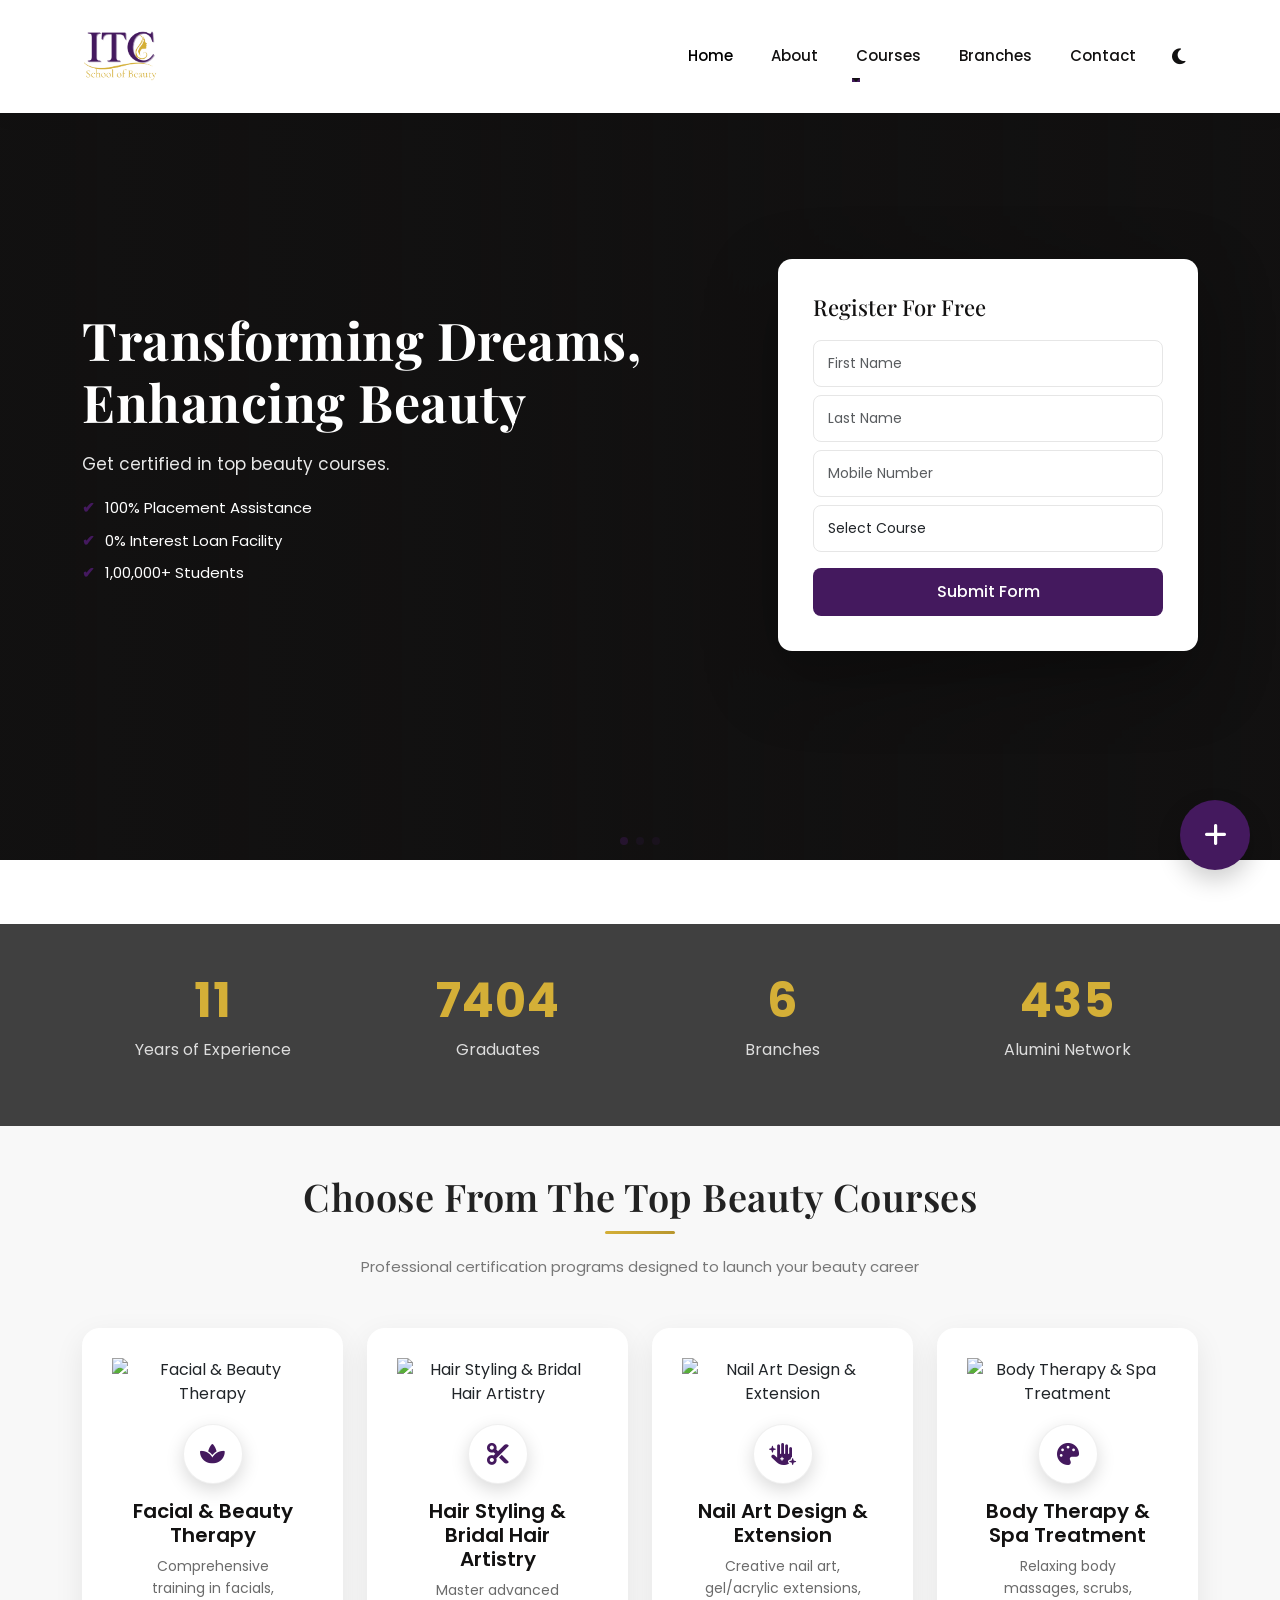
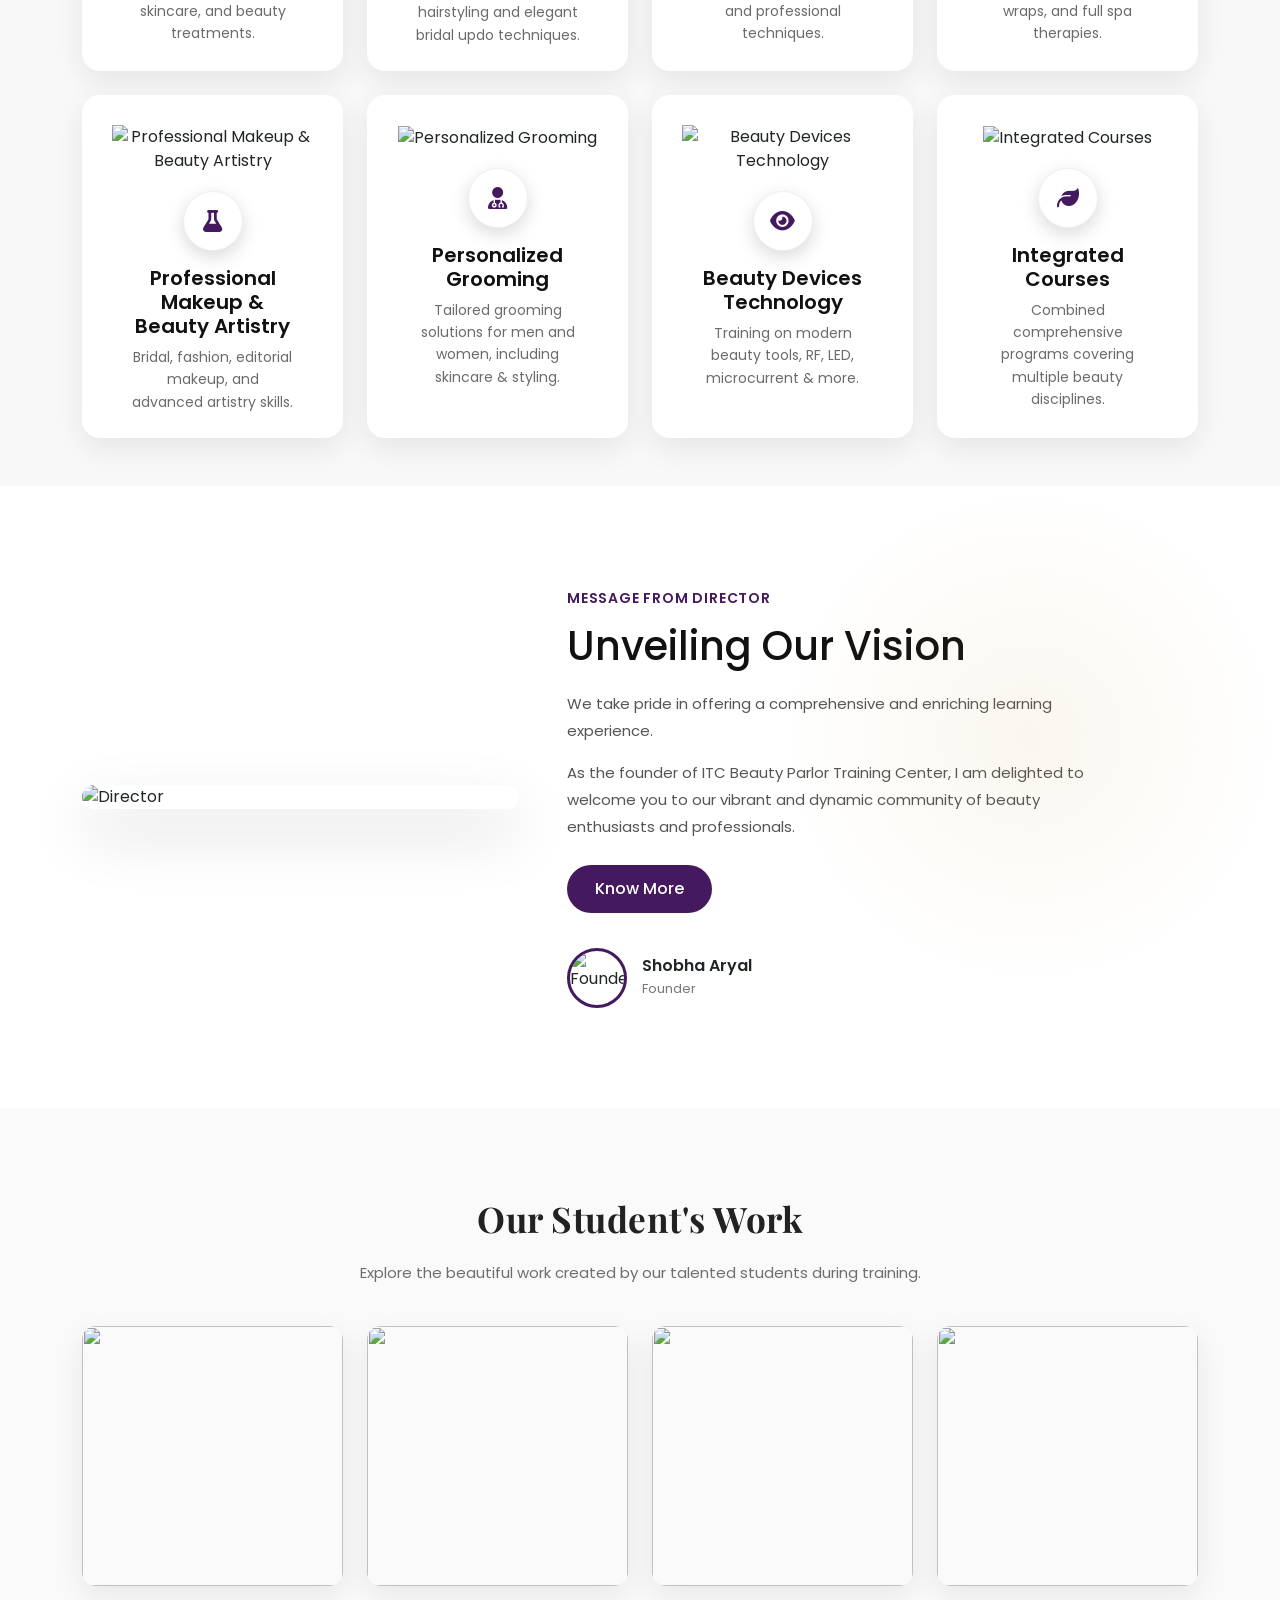
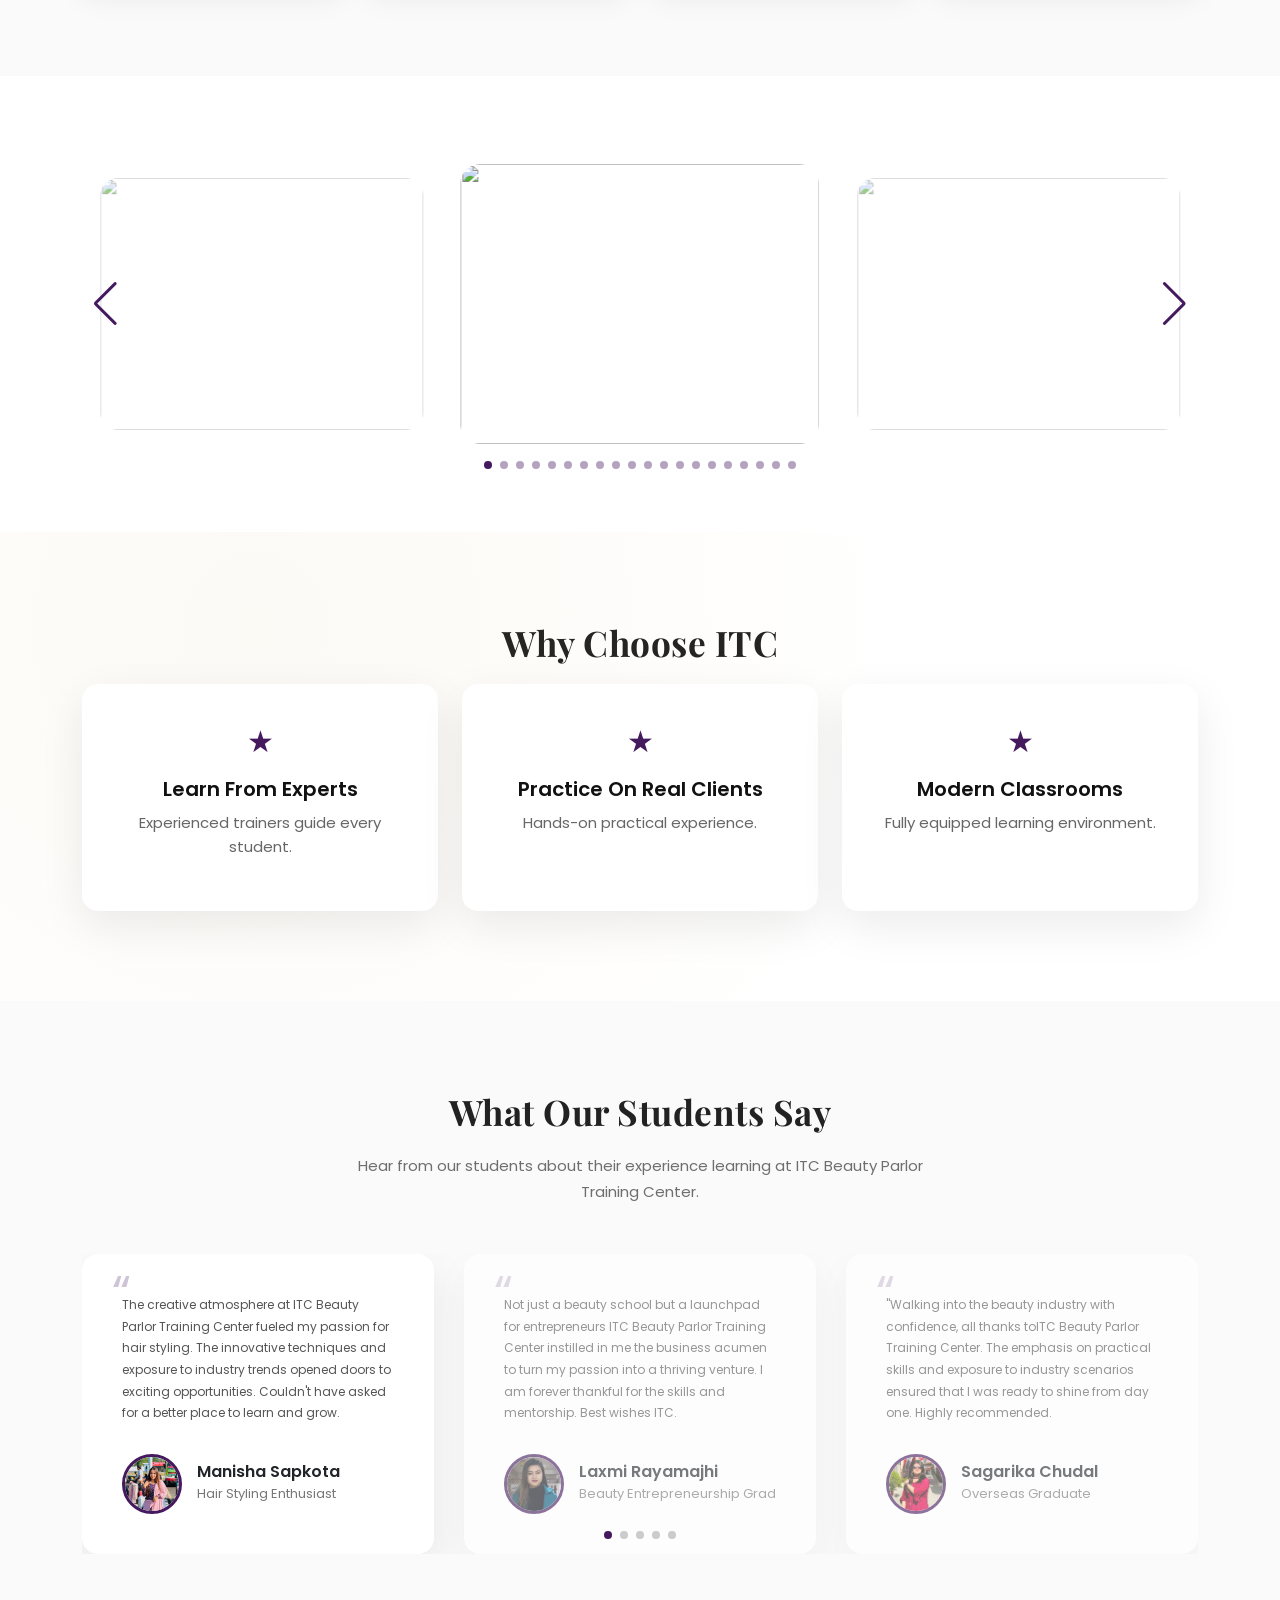
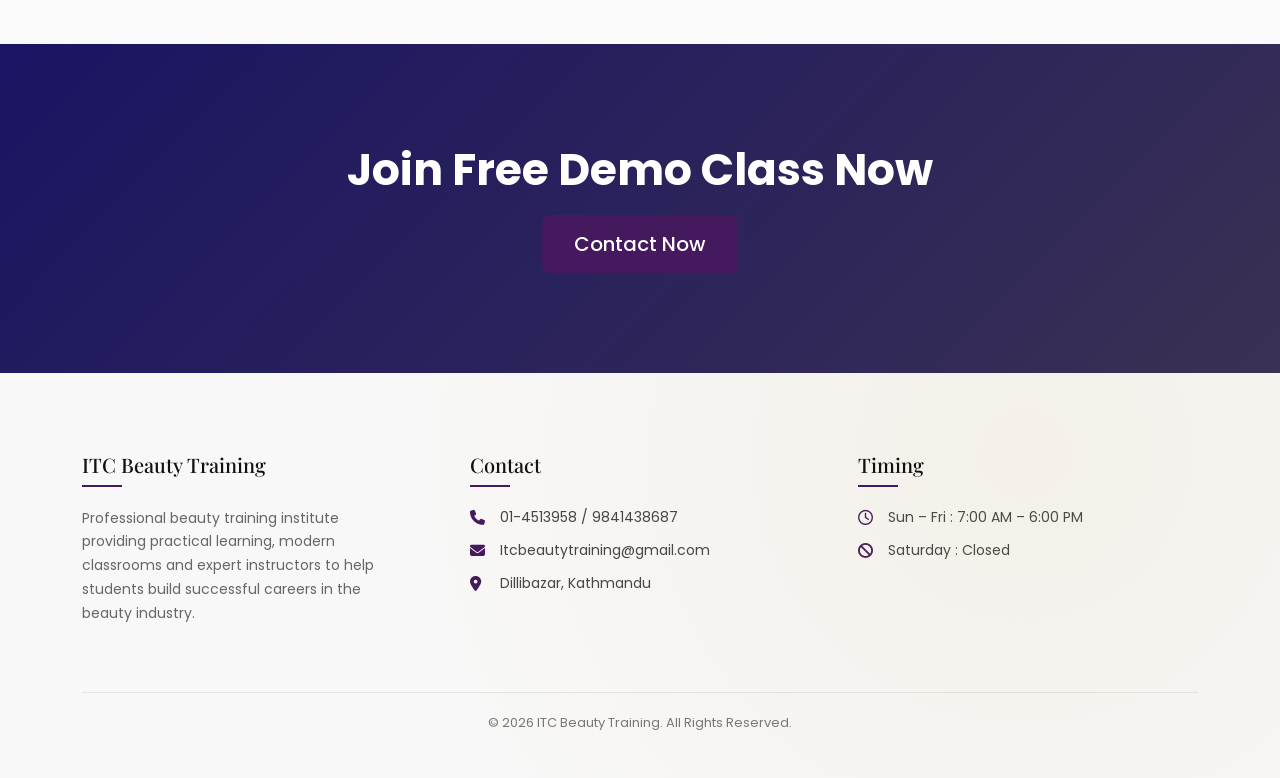
==== commit 90ede00b: "main" ====
--- a/index.html
+++ b/index.html
@@ -818,7 +818,7 @@
 
                 <div class="testimonial-user">
                   <img
-                    src="https://itcbeautytraining.com/wp-content/uploads/2024/02/Manisha-Sapkota--e1707386957303.jpeg"
+                    src="./images/Manisha-Sapkota.jpeg"
                     class="testimonial-avatar"
                     alt="Manisha Sapkota"
                   />
@@ -839,21 +839,21 @@
             <div class="swiper-slide">
               <div class="testimonial-card">
                 <p class="testimonial-text">
-                  The creative atmosphere at ITC Beauty Parlor Training Center
-                  fueled my passion for hair styling. The innovative techniques
-                  and exposure to industry trends opened doors to exciting
-                  opportunities. Couldn't have asked for a better place to learn
-                  and grow.
+                  Not just a beauty school but a launchpad for entrepreneurs ITC
+                  Beauty Parlor Training Center instilled in me the business
+                  acumen to turn my passion into a thriving venture. I am
+                  forever thankful for the skills and mentorship. Best wishes
+                  ITC.
                 </p>
                 <div class="testimonial-user">
                   <img
-                    src="https://itcbeautytraining.com/wp-content/uploads/2024/02/Manisha-Sapkota--e1707386957303.jpeg"
+                    src="./images/Laxmi-Rayamajhi.jpeg"
                     class="testimonial-avatar"
                   />
                   <div>
-                    <h6 class="testimonial-name">Manisha Sapkota</h6>
+                    <h6 class="testimonial-name">Laxmi Rayamajhi</h6>
                     <span class="testimonial-role"
-                      >Hair Styling Enthusiast</span
+                      >Beauty Entrepreneurship Grad</span
                     >
                   </div>
                 </div>
@@ -863,22 +863,19 @@
             <div class="swiper-slide">
               <div class="testimonial-card">
                 <p class="testimonial-text">
-                  The creative atmosphere at ITC Beauty Parlor Training Center
-                  fueled my passion for hair styling. The innovative techniques
-                  and exposure to industry trends opened doors to exciting
-                  opportunities. Couldn't have asked for a better place to learn
-                  and grow.
+                  "Walking into the beauty industry with confidence, all thanks
+                  tolTC Beauty Parlor Training Center. The emphasis on practical
+                  skills and exposure to industry scenarios ensured that I was
+                  ready to shine from day one. Highly recommended.
                 </p>
                 <div class="testimonial-user">
                   <img
-                    src="https://itcbeautytraining.com/wp-content/uploads/2024/02/Manisha-Sapkota--e1707386957303.jpeg"
+                    src="./images/Sagarika-Chudal.jpeg"
                     class="testimonial-avatar"
                   />
                   <div>
-                    <h6 class="testimonial-name">Manisha Sapkota</h6>
-                    <span class="testimonial-role"
-                      >Hair Styling Enthusiast</span
-                    >
+                    <h6 class="testimonial-name">Sagarika Chudal</h6>
+                    <span class="testimonial-role">Overseas Graduate</span>
                   </div>
                 </div>
               </div>
@@ -887,22 +884,20 @@
             <div class="swiper-slide">
               <div class="testimonial-card">
                 <p class="testimonial-text">
-                  The creative atmosphere at ITC Beauty Parlor Training Center
-                  fueled my passion for hair styling. The innovative techniques
-                  and exposure to industry trends opened doors to exciting
-                  opportunities. Couldn't have asked for a better place to learn
-                  and grow.
+                  Enrolling at ITC Beauty Parlor Training Center was the best
+                  decision of my life. The hands-on experience, supportive
+                  instructors, and real-world skills I gained prepared me for a
+                  successful career in cosmetology. Forever grateful for this
+                  transformative journey.
                 </p>
                 <div class="testimonial-user">
                   <img
-                    src="https://itcbeautytraining.com/wp-content/uploads/2024/02/Manisha-Sapkota--e1707386957303.jpeg"
+                    src="./images/Simran Dahal.jpg"
                     class="testimonial-avatar"
                   />
                   <div>
-                    <h6 class="testimonial-name">Manisha Sapkota</h6>
-                    <span class="testimonial-role"
-                      >Hair Styling Enthusiast</span
-                    >
+                    <h6 class="testimonial-name">Simran Dahal</h6>
+                    <span class="testimonial-role">Cosmetology Graduate</span>
                   </div>
                 </div>
               </div>
@@ -911,45 +906,20 @@
             <div class="swiper-slide">
               <div class="testimonial-card">
                 <p class="testimonial-text">
-                  The creative atmosphere at ITC Beauty Parlor Training Center
-                  fueled my passion for hair styling. The innovative techniques
-                  and exposure to industry trends opened doors to exciting
-                  opportunities. Couldn't have asked for a better place to learn
-                  and grow.
+                  Choosing ITC Beauty Parlor Training Center for my makeup
+                  artistry course was a game-changer. The expert guidance and
+                  opportunities to work on real projects boosted my confidence.
+                  Now, I'm pursuing my dream career in the makeup industry.
                 </p>
                 <div class="testimonial-user">
                   <img
-                    src="https://itcbeautytraining.com/wp-content/uploads/2024/02/Manisha-Sapkota--e1707386957303.jpeg"
+                    src="https://itcbeautytraining.com/wp-content/uploads/2024/02/Kashish-Giri-e1707404694974.jpeg"
                     class="testimonial-avatar"
                   />
                   <div>
-                    <h6 class="testimonial-name">Manisha Sapkota</h6>
+                    <h6 class="testimonial-name">Kashish Giri</h6>
                     <span class="testimonial-role"
-                      >Hair Styling Enthusiast</span
-                    >
-                  </div>
-                </div>
-              </div>
-            </div>
-
-            <div class="swiper-slide">
-              <div class="testimonial-card">
-                <p class="testimonial-text">
-                  The creative atmosphere at ITC Beauty Parlor Training Center
-                  fueled my passion for hair styling. The innovative techniques
-                  and exposure to industry trends opened doors to exciting
-                  opportunities. Couldn't have asked for a better place to learn
-                  and grow.
-                </p>
-                <div class="testimonial-user">
-                  <img
-                    src="https://itcbeautytraining.com/wp-content/uploads/2024/02/Manisha-Sapkota--e1707386957303.jpeg"
-                    class="testimonial-avatar"
-                  />
-                  <div>
-                    <h6 class="testimonial-name">Manisha Sapkota</h6>
-                    <span class="testimonial-role"
-                      >Hair Styling Enthusiast</span
+                      >Makeup Artistry Student</span
                     >
                   </div>
                 </div>
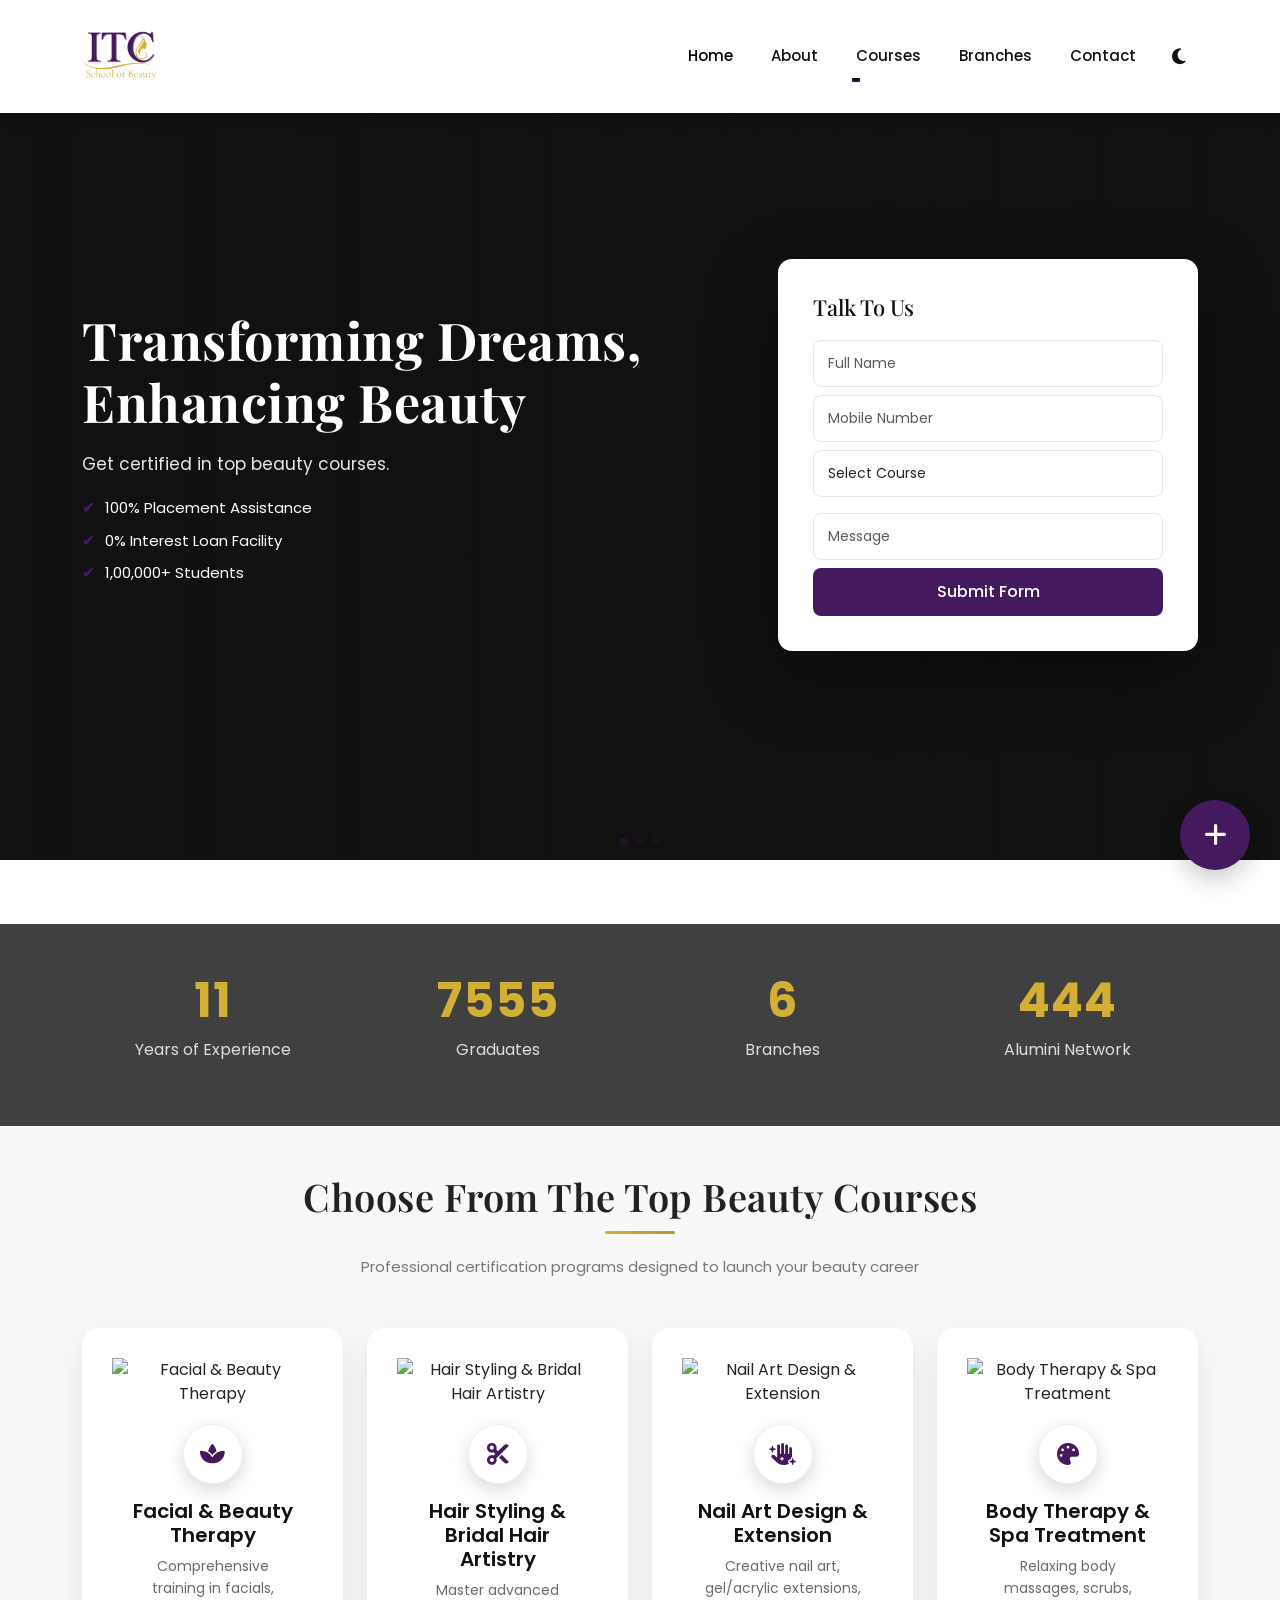
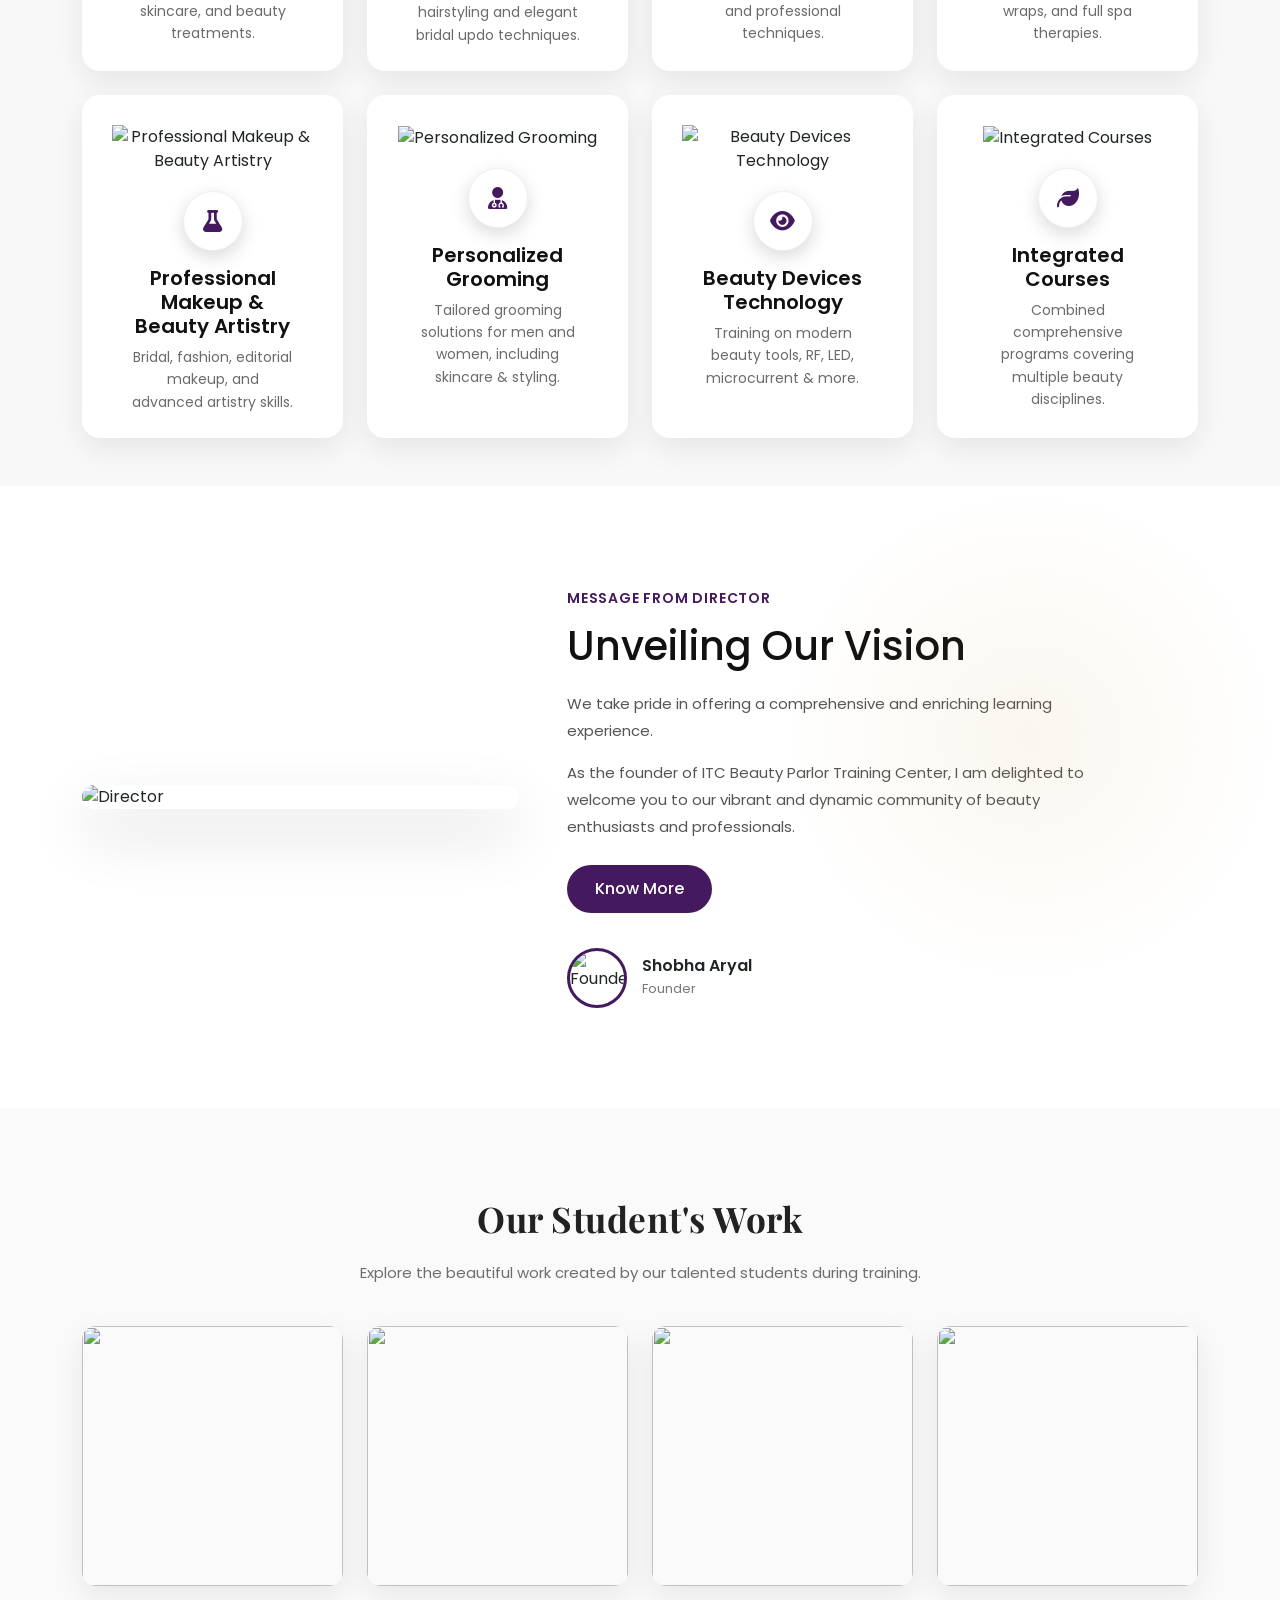
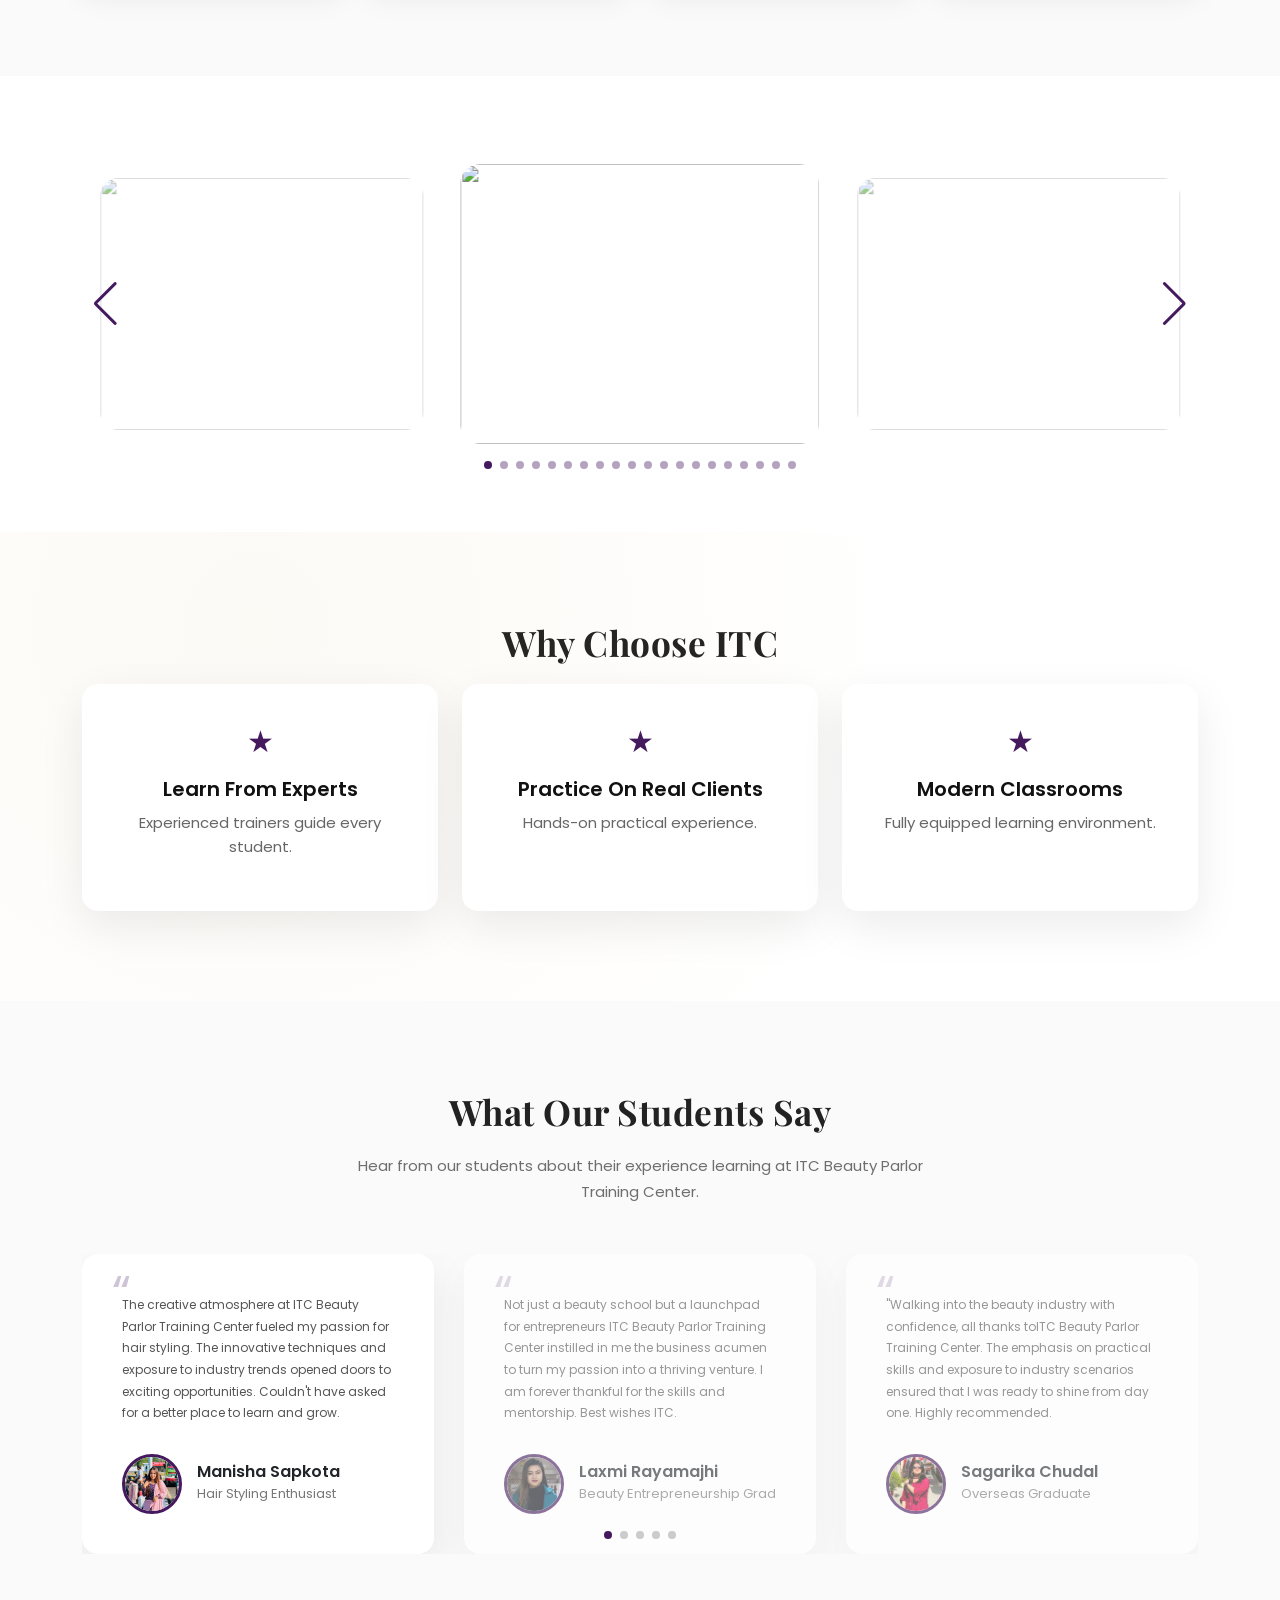
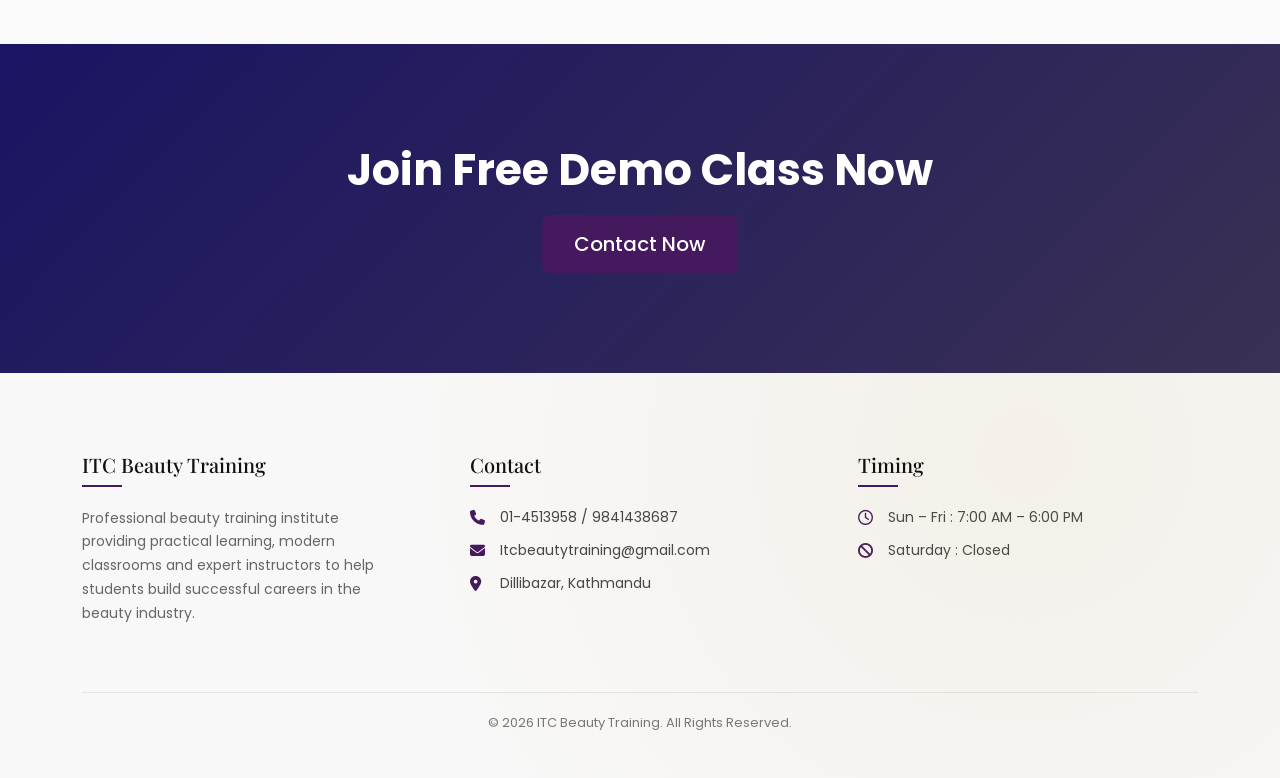
==== commit 0bc7f0c4: "update" ====
--- a/index.html
+++ b/index.html
@@ -171,11 +171,10 @@
 
             <div class="col-lg-5">
               <div class="form-card">
-                <h4>Register For Free</h4>
+                <h4>Talk To Us</h4>
 
                 <form>
-                  <input class="form-control mb-2" placeholder="First Name" />
-                  <input class="form-control mb-2" placeholder="Last Name" />
+                  <input class="form-control mb-2" placeholder="Full Name" />
                   <input
                     class="form-control mb-2"
                     placeholder="Mobile Number"
@@ -195,6 +194,7 @@
                     <option>Mehendi Specialization</option>
                     <option>Master Makeup</option>
                   </select>
+                  <input class="form-control mb-2" placeholder="Message" />
 
                   <button class="btn btn-primary w-100">Submit Form</button>
                 </form>
@@ -1036,34 +1036,100 @@
       >
         <i class="fa-solid fa-phone"></i>
       </a>
+
+      <!-- CHATBOT -->
+      <a
+        class="contact-item chatbot"
+        id="chatbotBtn"
+        style="background-color: #44195e; cursor: pointer"
+      >
+        <i class="fa-solid fa-comments"></i>
+      </a>
     </div>
 
+    <!-- CHATBOT PANEL -->
+    <div class="chatbot-box" id="chatbotBox">
+      <div class="chat-header">
+        <span>Chat Support</span>
+        <i class="fa-solid fa-xmark" id="closeChat"></i>
+      </div>
+
+      <div class="chat-body" id="chatBody">
+        <div class="bot-message">Hi 👋 How can I help you?</div>
+      </div>
+
+      <div class="chat-input">
+        <input type="text" id="chatInput" placeholder="Type your message..." />
+        <button id="sendBtn">Send</button>
+      </div>
+    </div>
+
     <script src="https://cdn.jsdelivr.net/npm/bootstrap@5.3.2/dist/js/bootstrap.bundle.min.js"></script>
 
     <script src="https://cdn.jsdelivr.net/npm/swiper@11/swiper-bundle.min.js"></script>
 
     <script src="./js/main.js"></script>
-    <!-- <script>
-      document.addEventListener("DOMContentLoaded", () => {
-        const widget = document.querySelector(".contact-widget");
-        const toggle = document.getElementById("contactToggle");
-
-        if (!toggle || !widget) {
-          console.warn("Contact widget / toggle not found");
-          return;
-        }
-
-        toggle.addEventListener("click", (e) => {
-          e.stopPropagation(); // ✅ prevent instant close
-          widget.classList.toggle("active");
-        });
-
-        document.addEventListener("click", (e) => {
-          if (!e.target.closest(".contact-widget")) {
-            widget.classList.remove("active");
-          }
-        });
+    <script>
+      const chatbotBtn = document.getElementById("chatbotBtn");
+      const chatbotBox = document.getElementById("chatbotBox");
+      const closeChat = document.getElementById("closeChat");
+      const sendBtn = document.getElementById("sendBtn");
+      const chatInput = document.getElementById("chatInput");
+      const chatBody = document.getElementById("chatBody");
+
+      // Open chatbot
+      chatbotBtn.addEventListener("click", () => {
+        chatbotBox.style.display = "flex";
       });
-    </script> -->
+
+      // Close chatbot
+      closeChat.addEventListener("click", () => {
+        chatbotBox.style.display = "none";
+      });
+
+      // Send message
+      sendBtn.addEventListener("click", sendMessage);
+      chatInput.addEventListener("keypress", (e) => {
+        if (e.key === "Enter") sendMessage();
+      });
+
+      function sendMessage() {
+        const message = chatInput.value.trim();
+        if (!message) return;
+
+        // User message
+        const userMsg = document.createElement("div");
+        userMsg.className = "user-message";
+        userMsg.innerText = message;
+        chatBody.appendChild(userMsg);
+
+        chatInput.value = "";
+
+        // Bot reply (basic logic)
+        setTimeout(() => {
+          const botMsg = document.createElement("div");
+          botMsg.className = "bot-message";
+
+          botMsg.innerText = getBotReply(message);
+          chatBody.appendChild(botMsg);
+
+          chatBody.scrollTop = chatBody.scrollHeight;
+        }, 500);
+      }
+
+      // Simple chatbot logic
+      function getBotReply(msg) {
+        msg = msg.toLowerCase();
+
+        if (msg.includes("course"))
+          return "We offer Web Development & AI courses.";
+        if (msg.includes("fee"))
+          return "Fees start from ₹15,000 depending on course.";
+        if (msg.includes("contact"))
+          return "You can call or WhatsApp us using the buttons.";
+
+        return "Please share more details so I can help you better 🙂";
+      }
+    </script>
   </body>
 </html>
--- a/css/style.css
+++ b/css/style.css
@@ -664,7 +664,13 @@
   align-items: center;
   justify-content: center;
 }
-
+/* CHATBOT */
+
+.contact-item.chatbot {
+  background: #44195e;
+  top: -60px;
+  left: -60px;
+}
 /* =========================
    COURSE SECTION
 ========================= */
@@ -2842,3 +2848,70 @@
   color: #44195e;
   margin-bottom: 10px;
 }
+
+
+/* CHATBOT */
+.chatbot-box {
+  position: fixed;
+  bottom: 90px;
+  right: 20px;
+  width: 300px;
+  height: 380px;
+  background: #fff;
+  border-radius: 12px;
+  display: none;
+  flex-direction: column;
+  box-shadow: 0 10px 30px rgba(0,0,0,0.2);
+  overflow: hidden;
+  z-index: 999;
+}
+
+.chat-header {
+  background: #44195e;
+  color: #fff;
+  padding: 12px;
+  display: flex;
+  justify-content: space-between;
+  align-items: center;
+}
+
+.chat-body {
+  flex: 1;
+  padding: 10px;
+  overflow-y: auto;
+  font-size: 14px;
+}
+
+.bot-message {
+  background: #f1f1f1;
+  padding: 8px;
+  border-radius: 8px;
+  margin-bottom: 8px;
+}
+
+.user-message {
+  background: #44195e;
+  color: #fff;
+  padding: 8px;
+  border-radius: 8px;
+  margin-bottom: 8px;
+  text-align: right;
+}
+
+.chat-input {
+  display: flex;
+  border-top: 1px solid #ddd;
+}
+
+.chat-input input {
+  flex: 1;
+  border: none;
+  padding: 10px;
+}
+
+.chat-input button {
+  background: #44195e;
+  color: #fff;
+  border: none;
+  padding: 10px;
+}
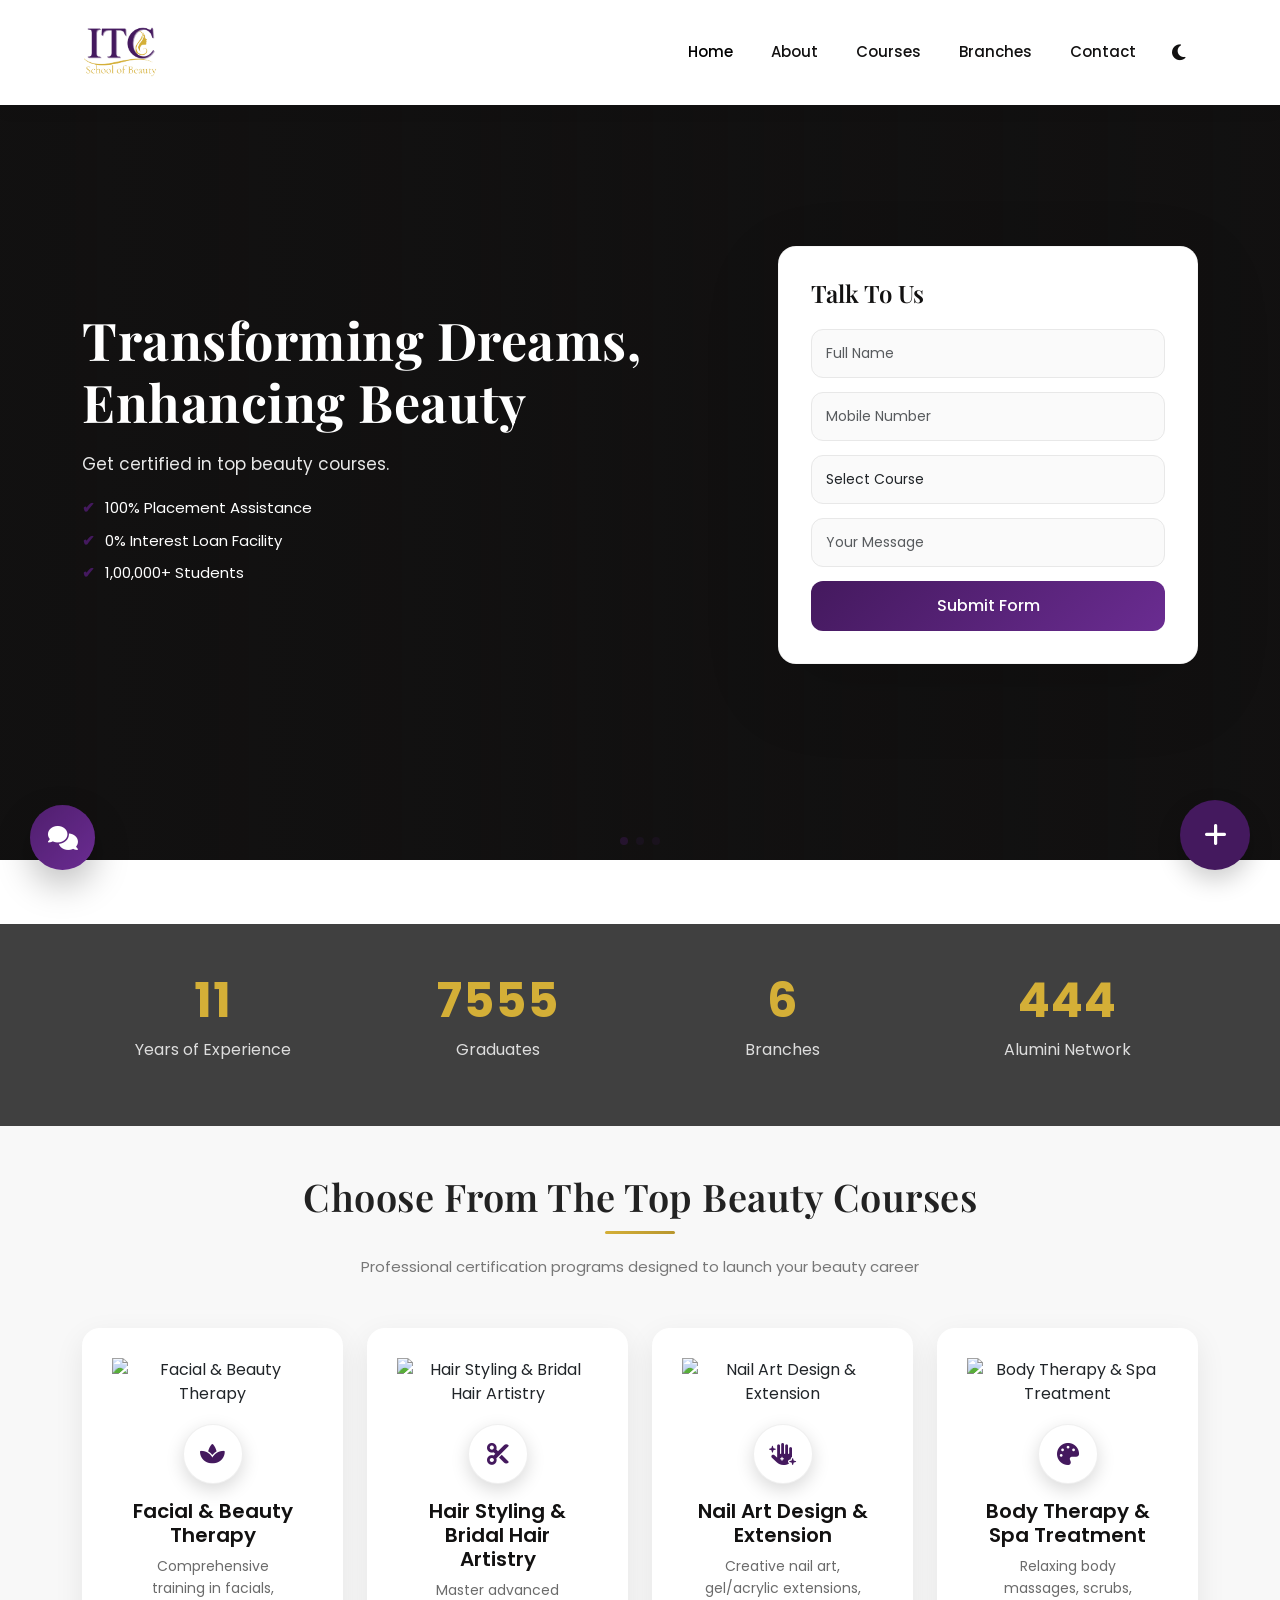
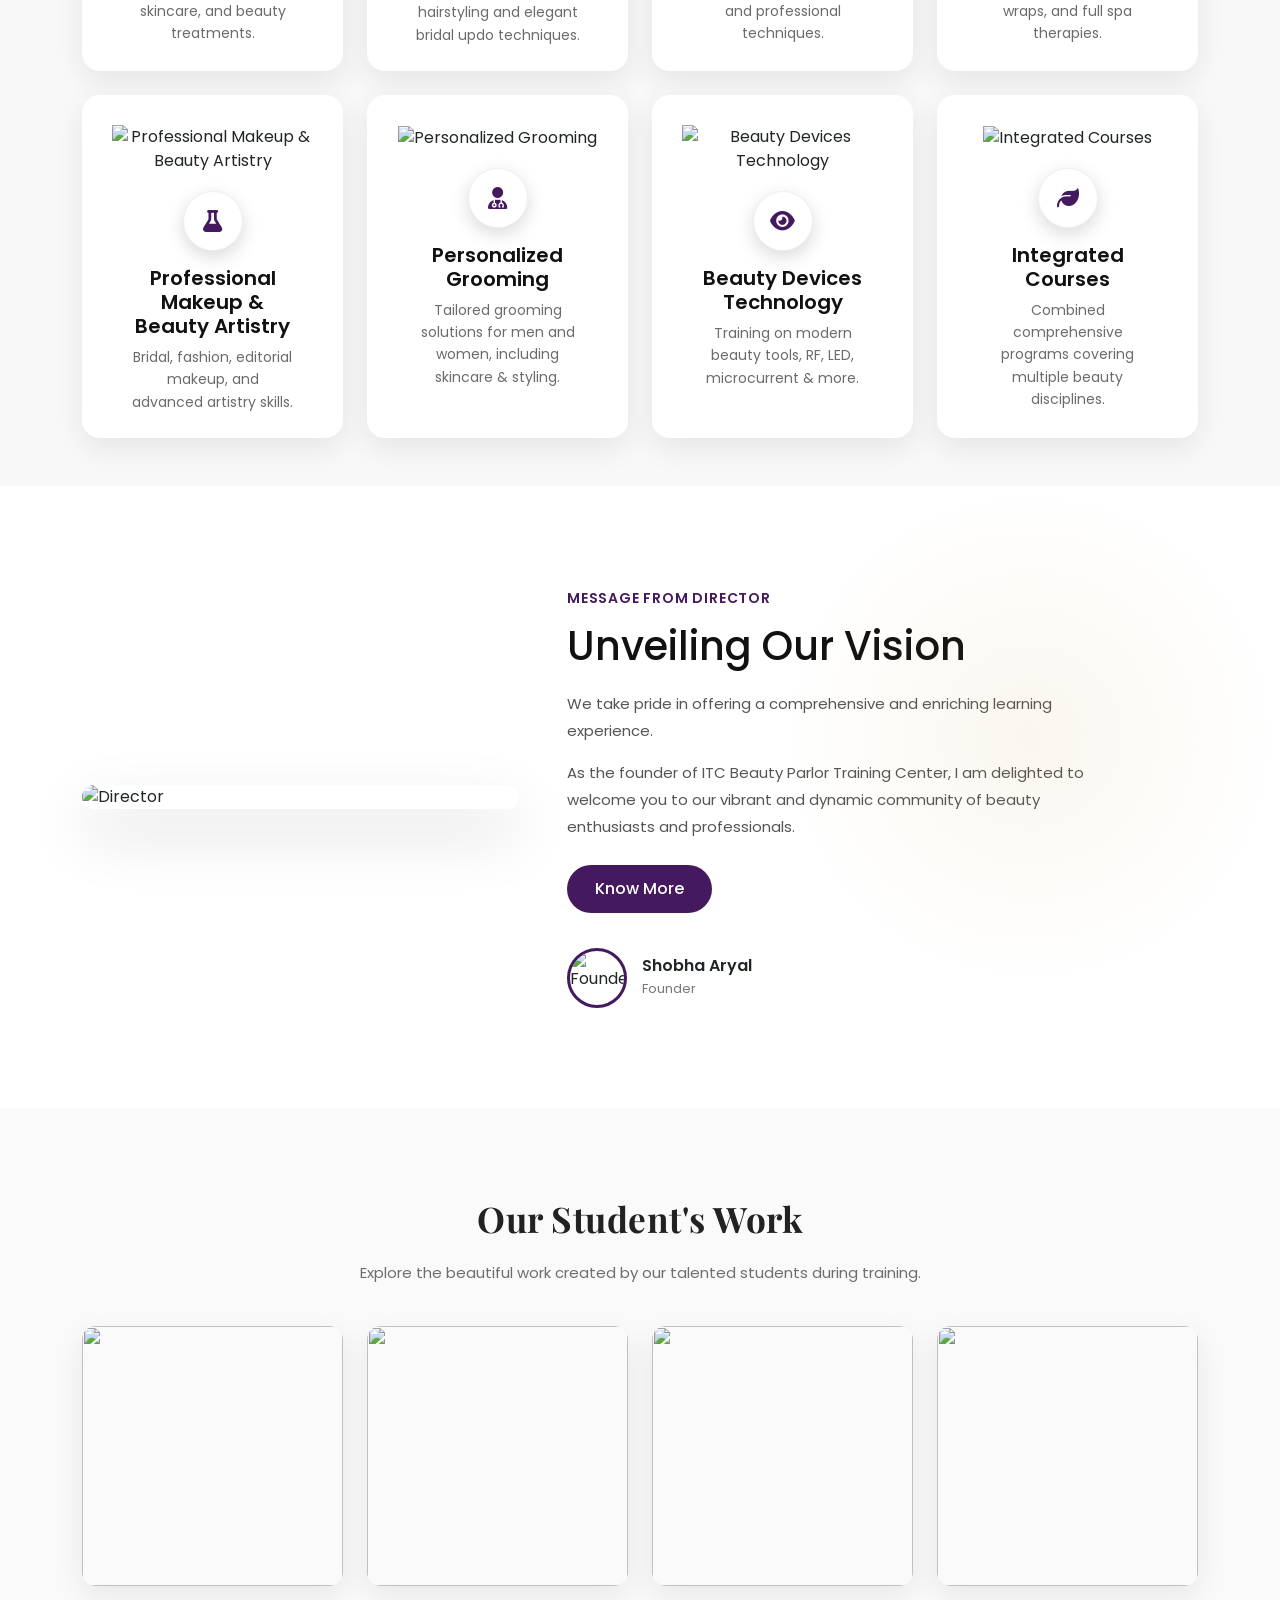
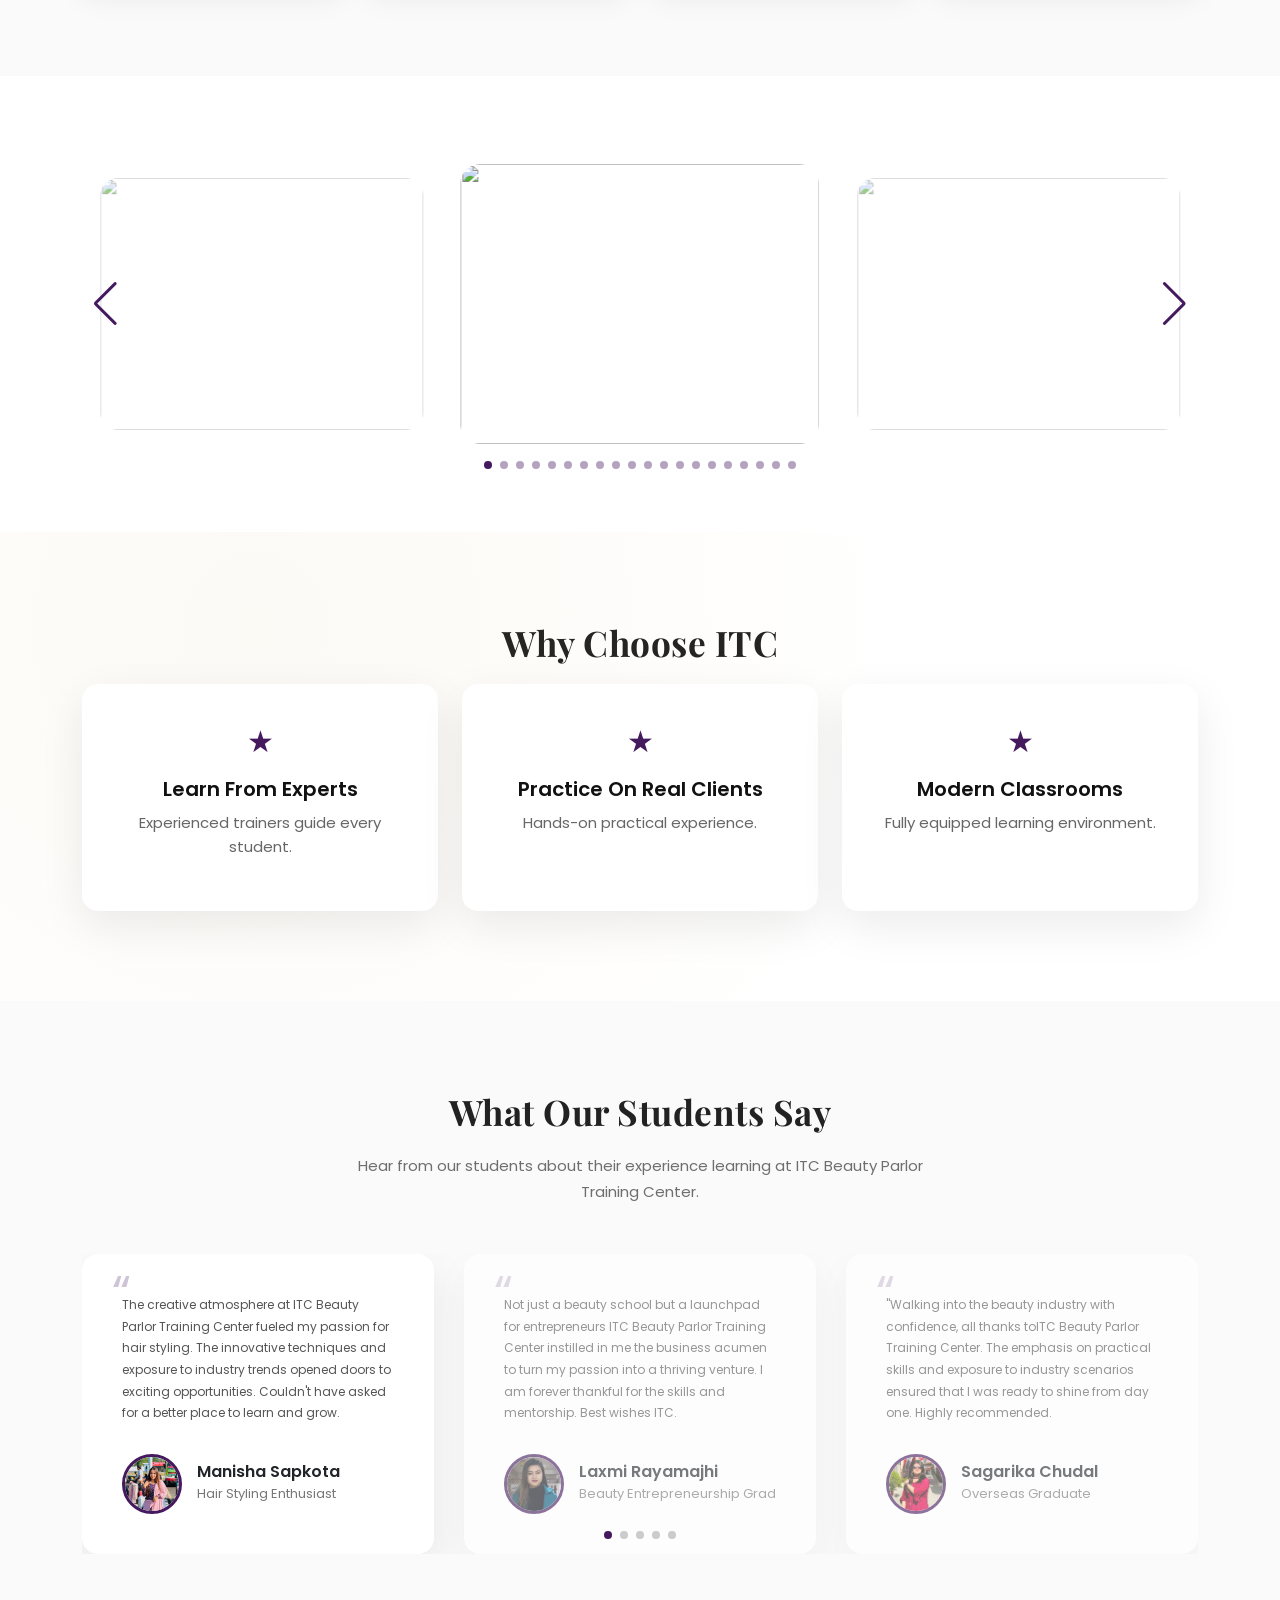
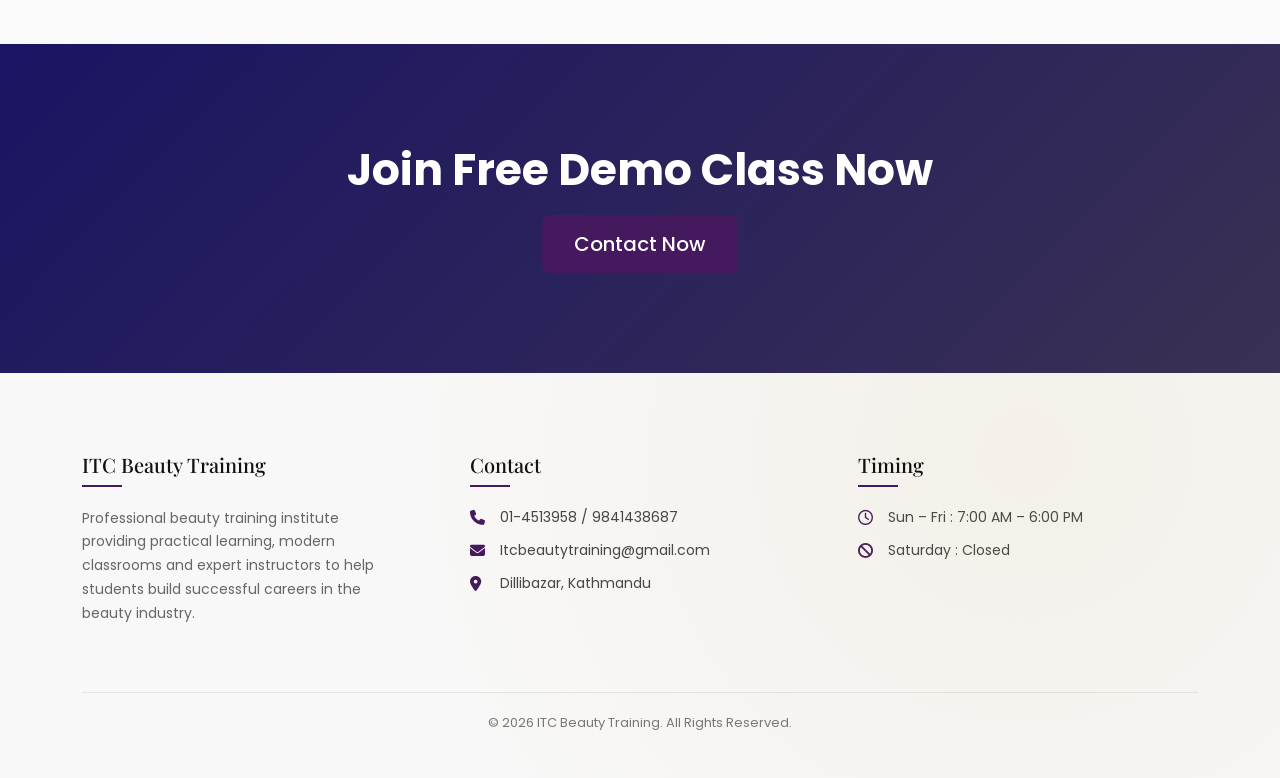
==== commit 8e959b87: "added floating buttons" ====
--- a/index.html
+++ b/index.html
@@ -23,10 +23,6 @@
     <link rel="stylesheet" href="./css/style.css" />
     <link rel="stylesheet" href="./css/course.css" />
 
-    <link
-      rel="stylesheet"
-      href="https://cdnjs.cloudflare.com/ajax/libs/font-awesome/6.5.0/css/all.min.css"
-    />
     <link
       rel="stylesheet"
       href="https://cdnjs.cloudflare.com/ajax/libs/font-awesome/6.5.0/css/all.min.css"
@@ -173,30 +169,46 @@
               <div class="form-card">
                 <h4>Talk To Us</h4>
 
-                <form>
-                  <input class="form-control mb-2" placeholder="Full Name" />
-                  <input
-                    class="form-control mb-2"
-                    placeholder="Mobile Number"
-                  />
-
-                  <select class="form-control mb-3">
-                    <option>Select Course</option>
-                    <option>Advanced Beautician Diploma</option>
-                    <option>Russian Hairstyle</option>
-                    <option>Hair Chemical Treatment</option>
-                    <option>Master Makeup</option>
-                    <option>Skin Chemical Treatment</option>
-                    <option>Nail Technician</option>
-                    <option>Overseas Program</option>
-                    <option>Eyelash Extensions</option>
-                    <option>Cosmetology</option>
-                    <option>Mehendi Specialization</option>
-                    <option>Master Makeup</option>
-                  </select>
-                  <input class="form-control mb-2" placeholder="Message" />
-
-                  <button class="btn btn-primary w-100">Submit Form</button>
+                <form class="premium-form">
+                  <div class="form-group">
+                    <input
+                      type="text"
+                      class="form-control"
+                      placeholder="Full Name"
+                    />
+                  </div>
+
+                  <div class="form-group">
+                    <input
+                      type="tel"
+                      class="form-control"
+                      placeholder="Mobile Number"
+                    />
+                  </div>
+
+                  <div class="form-group">
+                    <select class="form-control">
+                      <option>Select Course</option>
+                      <option>Facial & Beauty Therapy</option>
+                      <option>Hair Styling & Bridal Hair Artistry</option>
+                      <option>Nail Art Design & Extensions</option>
+                      <option>Body Therapy & Spa Treatment</option>
+                      <option>Professional Makeup & Beauty Artistry</option>
+                      <option>Personalized Grooming</option>
+                      <option>Beauty Devices Technology</option>
+                      <option>Integrated Courses</option>
+                    </select>
+                  </div>
+
+                  <div class="form-group">
+                    <input
+                      type="text"
+                      class="form-control"
+                      placeholder="Your Message"
+                    />
+                  </div>
+
+                  <button class="btn submit-btn w-100">Submit Form</button>
                 </form>
               </div>
             </div>
@@ -1036,31 +1048,34 @@
       >
         <i class="fa-solid fa-phone"></i>
       </a>
-
-      <!-- CHATBOT -->
-      <a
-        class="contact-item chatbot"
-        id="chatbotBtn"
-        style="background-color: #44195e; cursor: pointer"
-      >
-        <i class="fa-solid fa-comments"></i>
-      </a>
+    </div>
+    <!-- CHATBOT FLOAT BUTTON (LEFT SIDE) -->
+    <div class="chatbot-toggle" id="chatbotBtn">
+      <i class="fa-solid fa-comments"></i>
     </div>
 
     <!-- CHATBOT PANEL -->
     <div class="chatbot-box" id="chatbotBox">
       <div class="chat-header">
-        <span>Chat Support</span>
+        <div class="chat-user">
+          <div class="chat-avatar">C</div>
+          <div>
+            <h4>Chat Support</h4>
+            <span>Typically replies instantly</span>
+          </div>
+        </div>
         <i class="fa-solid fa-xmark" id="closeChat"></i>
       </div>
 
       <div class="chat-body" id="chatBody">
-        <div class="bot-message">Hi 👋 How can I help you?</div>
+        <div class="bot-message">Hi 👋 How can I help you today?</div>
       </div>
 
       <div class="chat-input">
         <input type="text" id="chatInput" placeholder="Type your message..." />
-        <button id="sendBtn">Send</button>
+        <button id="sendBtn">
+          <i class="fa-solid fa-paper-plane"></i>
+        </button>
       </div>
     </div>
 
@@ -1079,12 +1094,12 @@
 
       // Open chatbot
       chatbotBtn.addEventListener("click", () => {
-        chatbotBox.style.display = "flex";
+        chatbotBox.classList.add("show");
       });
 
       // Close chatbot
       closeChat.addEventListener("click", () => {
-        chatbotBox.style.display = "none";
+        chatbotBox.classList.remove("show");
       });
 
       // Send message
@@ -1121,14 +1136,104 @@
       function getBotReply(msg) {
         msg = msg.toLowerCase();
 
-        if (msg.includes("course"))
-          return "We offer Web Development & AI courses.";
-        if (msg.includes("fee"))
-          return "Fees start from ₹15,000 depending on course.";
-        if (msg.includes("contact"))
-          return "You can call or WhatsApp us using the buttons.";
-
-        return "Please share more details so I can help you better 🙂";
+        // 👋 GREETING
+        if (
+          msg.includes("hi") ||
+          msg.includes("hello") ||
+          msg.includes("hey")
+        ) {
+          return "Hi 👋 Welcome to ITC Beauty Training! How can I assist you today?";
+        }
+
+        // 🎓 COURSES
+        if (msg.includes("course") || msg.includes("program")) {
+          return "We offer professional beauty courses like:\n• Facial & Beauty Therapy\n• Hair Styling & Bridal Hair\n• Nail Art & Extensions\n• Makeup Artistry\n• Cosmetology & Grooming\n\nWhich course are you interested in?";
+        }
+
+        // 💰 FEES
+        if (
+          msg.includes("fee") ||
+          msg.includes("price") ||
+          msg.includes("cost")
+        ) {
+          return "Course fees vary depending on the program. We also offer flexible payment options and 0% interest loan facility. Please tell me which course you're interested in 😊";
+        }
+
+        // 📍 LOCATION / BRANCHES
+        if (
+          msg.includes("location") ||
+          msg.includes("branch") ||
+          msg.includes("address")
+        ) {
+          return "We have multiple branches. Our main center is located in Dillibazar, Kathmandu. Would you like directions or nearest branch details?";
+        }
+
+        // 📞 CONTACT
+        if (
+          msg.includes("contact") ||
+          msg.includes("call") ||
+          msg.includes("phone")
+        ) {
+          return "You can call us at 9841438687 or use the WhatsApp button on your screen for quick support 📞";
+        }
+
+        // 🧑‍🏫 TRAINING / TRAINERS
+        if (
+          msg.includes("trainer") ||
+          msg.includes("teacher") ||
+          msg.includes("experience")
+        ) {
+          return "Our trainers are highly experienced industry professionals with years of practical expertise in beauty and cosmetology.";
+        }
+
+        // 💼 PLACEMENT
+        if (
+          msg.includes("job") ||
+          msg.includes("placement") ||
+          msg.includes("career")
+        ) {
+          return "We provide 100% placement assistance and help students start their careers in salons, studios, or even their own business 💼";
+        }
+
+        // ⏳ DURATION
+        if (msg.includes("duration") || msg.includes("how long")) {
+          return "Course duration depends on the program. Some are short-term while others are advanced diploma courses. Which course would you like details for?";
+        }
+
+        // 🎯 DEMO CLASS
+        if (msg.includes("demo") || msg.includes("trial")) {
+          return "You can join our FREE demo class! Just fill the form on the website or let me know and I’ll guide you 🙂";
+        }
+
+        // 🏫 ABOUT INSTITUTE
+        if (msg.includes("about") || msg.includes("institute")) {
+          return "ITC Beauty Training is a professional institute with 26+ years of experience, 17,000+ graduates, and multiple branches. We focus on practical training and real-world skills.";
+        }
+
+        // 💄 SPECIFIC COURSES
+        if (msg.includes("makeup")) {
+          return "Our Professional Makeup course covers bridal, fashion, and advanced artistry techniques 💄";
+        }
+
+        if (msg.includes("hair")) {
+          return "Our Hair Styling course includes bridal hairstyles, advanced styling, and modern trends ✂️";
+        }
+
+        if (msg.includes("nail")) {
+          return "We offer Nail Art & Extension training including gel, acrylic, and creative designs 💅";
+        }
+
+        if (msg.includes("skin") || msg.includes("facial")) {
+          return "Our Facial & Beauty Therapy course covers skincare, treatments, and advanced facial techniques 🌿";
+        }
+
+        // 🎓 CERTIFICATION
+        if (msg.includes("certificate")) {
+          return "Yes, you will receive a professional certification after completing your course 🎓";
+        }
+
+        // 💬 DEFAULT (SMART FALLBACK)
+        return "That’s a great question 🙂\n\nYou can ask me about courses, fees, duration, placement, or demo classes. How can I help you?";
       }
     </script>
   </body>
--- a/css/style.css
+++ b/css/style.css
@@ -74,7 +74,7 @@
 
 .premium-navbar {
   background: #ffffff;
-  padding: 14px 0;
+  padding: 10px 0;
   transition: all 0.3s ease;
   box-shadow: 0 4px 18px rgba(0, 0, 0, 0.05);
 }
@@ -82,7 +82,8 @@
 /* LOGO */
 
 .navbar-brand img {
-  max-width: 75px;
+  height: 75px;
+  width: auto;
 }
 
 /* NAV LINKS */
@@ -104,20 +105,9 @@
 }
 
 /* GOLD UNDERLINE */
-
-.navbar-nav .nav-link::after {
-  content: "";
-  position: absolute;
-  bottom: -6px;
-  left: 0;
-  width: 0;
-  height: 2px;
-  background: #44195e;
-  transition: width 0.25s ease;
-}
-
-.navbar-nav .nav-link:hover::after {
-  width: 100%;
+/* REMOVE DROPDOWN ARROW */
+.navbar .dropdown-toggle::after {
+  display: none !important;
 }
 
 /* ===============================
@@ -302,85 +292,119 @@
   content: "✔";
   color: #c29538;
   font-weight: bold;
-}
-/* ==================================
-   FORM CARD
-==================================*/
+}/* ===============================
+   PREMIUM FORM CARD
+================================ */
 
 .form-card {
   background: #ffffff;
-  padding: 35px;
-  border-radius: 14px;
-  box-shadow: 0 25px 70px rgba(0, 0, 0, 0.35);
+  padding: 32px;
+  border-radius: 18px;
+  box-shadow: 0 25px 80px rgba(0, 0, 0, 0.12);
   color: #121111;
   max-width: 420px;
   margin-left: auto;
-}
+  backdrop-filter: blur(10px);
+  border: 1px solid rgba(0,0,0,0.04);
+}
+
+/* DARK MODE */
 
 body.dark-mode .form-card {
-  background: #ffffff !important;
-  padding: 35px;
-  border-radius: 14px;
-  box-shadow: 0 25px 70px rgba(0, 0, 0, 0.35);
-  color: #121111;
-  max-width: 420px;
-  margin-left: auto;
-}
-
-/* FORM TITLE */
+  background: rgba(20, 20, 25, 0.85);
+  color: #ffffff;
+  border: 1px solid rgba(255,255,255,0.08);
+  box-shadow: 0 25px 80px rgba(0, 0, 0, 0.6);
+}
+
+/* TITLE */
 
 .form-card h4 {
   font-family: "Playfair Display", serif;
-  font-size: 22px;
-  margin-bottom: 20px;
-}
-
-body.dark-mode .form-card h4 {
-  font-family: "Playfair Display", serif;
-  font-size: 22px;
-  margin-bottom: 20px;
-  color: #0f0f0f;
+  font-size: 24px;
+  margin-bottom: 22px;
+  font-weight: 600;
+}
+
+/* FORM GROUP */
+
+.premium-form .form-group {
+  margin-bottom: 14px;
 }
 
 /* INPUTS */
 
 .form-card .form-control {
-  border-radius: 8px;
-  padding: 12px 14px;
-  border: 1px solid #e6e6e6;
+  border-radius: 12px;
+  padding: 13px 14px;
+  border: 1px solid #e8e8e8;
   font-size: 14px;
-}
+  background: #fafafa;
+  transition: all 0.25s ease;
+}
+
+/* INPUT FOCUS */
 
 .form-card .form-control:focus {
   border-color: #44195e;
-  box-shadow: 0 0 0 2px rgba(194, 149, 56, 0.15);
+  background: #fff;
+  box-shadow: 0 0 0 3px rgba(68, 25, 94, 0.12);
+}
+
+/* DARK MODE INPUT */
+
+body.dark-mode .form-control {
+  background: rgba(255,255,255,0.05);
+  border: 1px solid rgba(255,255,255,0.1);
+  color: #fff;
+}
+
+body.dark-mode .form-control::placeholder {
+  color: rgba(255,255,255,0.6);
+}
+
+body.dark-mode .form-control:focus {
+  background: rgba(255,255,255,0.08);
+  border-color: #c29538;
+  box-shadow: 0 0 0 3px rgba(194, 149, 56, 0.2);
+}
+
+/* SELECT FIX */
+
+.form-card select.form-control {
+  appearance: none;
+  cursor: pointer;
 }
 
 /* BUTTON */
 
-.form-card .btn {
-  background: #44195e;
+.submit-btn {
+  background: linear-gradient(135deg, #44195e, #6a2c91);
   border: none;
-  padding: 12px;
+  padding: 13px;
   font-weight: 500;
-  border-radius: 8px;
-  transition: 0.3s;
-}
-
-body.dark-mode .form-card .btn {
-  background: #c29538 !important;
-  padding: 12px;
-  font-weight: 500;
-  border-radius: 8px;
-  transition: 0.3s;
-}
-
-.form-card .btn:hover {
-  background: #a97d2c;
+  border-radius: 12px;
+  transition: all 0.3s ease;
+  color: #fff;
+}
+
+/* BUTTON HOVER */
+
+.submit-btn:hover {
   transform: translateY(-2px);
-  box-shadow: 0 10px 20px rgba(0, 0, 0, 0.2);
-}
-
+  box-shadow: 0 12px 25px rgba(68, 25, 94, 0.3);
+}
+
+/* DARK BUTTON */
+
+body.dark-mode .submit-btn {
+  background: linear-gradient(135deg, #c29538, #e0b24d);
+  color: #121111;
+}
+
+body.dark-mode .submit-btn:hover {
+  box-shadow: 0 12px 25px rgba(194, 149, 56, 0.4);
+}
 /* ==================================
    MOBILE HERO
 ==================================*/
@@ -472,7 +496,7 @@
 .gallery-overlay i {
   color: white;
   font-size: 22px;
-  background: rgba(255,255,255,0.2);
+  background: rgba(255, 255, 255, 0.2);
   padding: 12px;
   border-radius: 50%;
 }
@@ -483,7 +507,9 @@
 
 /* ACTIVE SLIDE EFFECT */
 .swiper-slide {
-  transition: transform 0.4s ease, opacity 0.4s ease;
+  transition:
+    transform 0.4s ease,
+    opacity 0.4s ease;
   opacity: 0.6;
   transform: scale(0.9);
 }
@@ -503,7 +529,6 @@
 .swiper-pagination-bullet-active {
   background: #44195e;
 }
-
 
 /* ==================================
    TESTIMONIALS
@@ -1580,7 +1605,7 @@
 
 .contact-card i {
   font-size: 30px;
-  color: #d4af37;
+  color: #44195e;
   margin-bottom: 16px;
 }
 
@@ -1613,90 +1638,168 @@
   padding: 110px 0;
   font-family: "Poppins", sans-serif;
 }
-
-/* FORM CARD */
+/* ================================
+   CONTACT FORM (PREMIUM UI)
+================================ */
 
 .contact-form {
-  background: #fff;
+  background: #ffffff;
   padding: 45px;
-  border-radius: 18px;
-  box-shadow: 0 25px 70px rgba(0, 0, 0, 0.08);
-}
-
-/* ======================================
-ANIMATED FORM FIELDS
-====================================== */
+  border-radius: 20px;
+
+  /* glass + depth */
+  box-shadow: 
+    0 25px 60px rgba(0, 0, 0, 0.08),
+    inset 0 1px 0 rgba(255,255,255,0.6);
+
+  backdrop-filter: blur(10px);
+  transition: all 0.3s ease;
+}
+
+/* DARK MODE */
+
+body.dark-mode .contact-form {
+  background: rgba(20, 20, 25, 0.85);
+  color: #f1f1f1;
+
+  box-shadow: 
+    0 25px 60px rgba(0, 0, 0, 0.6),
+    inset 0 1px 0 rgba(255,255,255,0.05);
+}
+
+/* TITLE */
+
+.contact-form h3 {
+  font-family: "Playfair Display", serif;
+  font-size: 26px;
+  margin-bottom: 10px;
+}
+
+.contact-form p {
+  font-size: 14px;
+  color: #666;
+  margin-bottom: 25px;
+}
+
+body.dark-mode .contact-form p {
+  color: #aaa;
+}
+
+/* ================================
+   FORM FIELDS
+================================ */
 
 .form-group {
   position: relative;
-  margin-bottom: 24px;
-}
+  margin-bottom: 22px;
+}
+
+/* INPUT */
 
 .form-group input,
 .form-group textarea {
   width: 100%;
-  padding: 15px 14px;
-  border: 1px solid #ddd;
-  border-radius: 8px;
-  outline: none;
-  font-size: 15px;
+  padding: 14px 14px;
+  border-radius: 10px;
+  border: 1px solid #e5e5e5;
+  font-size: 14px;
+
+  background: #fafafa;
   transition: all 0.25s ease;
-  background: #fff;
-}
-
-.form-group textarea {
-  min-height: 120px;
-  resize: none;
-}
-
-/* focus glow */
+}
+
+/* DARK INPUT */
+
+body.dark-mode .form-group input,
+body.dark-mode .form-group textarea {
+  background: #1f1f25;
+  border: 1px solid #333;
+  color: #fff;
+}
+
+/* FOCUS EFFECT */
 
 .form-group input:focus,
 .form-group textarea:focus {
-  border-color: #d4af37;
-  box-shadow: 0 0 0 2px rgba(212, 175, 55, 0.15);
-}
-
-/* floating label */
+  border-color: #44195e;
+  box-shadow: 0 0 0 2px rgba(68, 25, 94, 0.15);
+  background: #fff;
+}
+
+body.dark-mode .form-group input:focus,
+body.dark-mode .form-group textarea:focus {
+  background: #1f1f25;
+  border-color: #c29538;
+  box-shadow: 0 0 0 2px rgba(194, 149, 56, 0.2);
+}
+
+/* ================================
+   FLOATING LABEL
+================================ */
 
 .form-group label {
   position: absolute;
   left: 14px;
   top: 14px;
-  font-size: 14px;
+  font-size: 13px;
   color: #777;
-  background: #fff;
+  background: transparent;
   padding: 0 6px;
-  transition: 0.25s;
+  transition: all 0.25s ease;
   pointer-events: none;
 }
+
+/* ACTIVE STATE */
 
 .form-group input:focus + label,
 .form-group input:not(:placeholder-shown) + label,
 .form-group textarea:focus + label,
 .form-group textarea:not(:placeholder-shown) + label {
-  top: -9px;
-  font-size: 12px;
-  color: #d4af37;
-}
-
-/* ======================================
-SUBMIT BUTTON
-====================================== */
+  top: -8px;
+  font-size: 11px;
+  color: #44195e;
+  background: #fff;
+}
+
+/* DARK LABEL FIX */
+
+body.dark-mode .form-group input:focus + label,
+body.dark-mode .form-group input:not(:placeholder-shown) + label,
+body.dark-mode .form-group textarea:focus + label,
+body.dark-mode .form-group textarea:not(:placeholder-shown) + label {
+  background: #141419;
+  color: #c29538;
+}
+
+/* ================================
+   BUTTON (PREMIUM CTA)
+================================ */
 
 .contact-form button {
-  background: linear-gradient(135deg, #d4af37, #b8962e);
+  background: linear-gradient(135deg, #44195e, #6a2c91);
   border: none;
-  padding: 14px 30px;
-  color: #fff;
+  padding: 14px;
   font-weight: 500;
-  border-radius: 8px;
+  border-radius: 10px;
   transition: all 0.3s ease;
-}
+  letter-spacing: 0.5px;
+}
+
+/* DARK BUTTON */
+
+body.dark-mode .contact-form button {
+  background: linear-gradient(135deg, #c29538, #a97d2c);
+}
+
+/* HOVER */
 
 .contact-form button:hover {
   transform: translateY(-2px);
-  box-shadow: 0 12px 30px rgba(212, 175, 55, 0.35);
+  box-shadow: 0 12px 30px rgba(68, 25, 94, 0.35);
+}
+
+body.dark-mode .contact-form button:hover {
+  box-shadow: 0 12px 30px rgba(194, 149, 56, 0.35);
 }
 
 /* ======================================
@@ -2744,7 +2847,7 @@
 .contact-widget.active .contact-item {
   opacity: 1;
   pointer-events: auto;
-  transform: scale(1);  
+  transform: scale(1);
 }
 
 /* ROTATE MAIN ICON */
@@ -2849,69 +2952,243 @@
   margin-bottom: 10px;
 }
 
-
-/* CHATBOT */
+/* =========================
+   CHATBOT PANEL (PREMIUM)
+========================= */
 .chatbot-box {
   position: fixed;
-  bottom: 90px;
-  right: 20px;
-  width: 300px;
-  height: 380px;
-  background: #fff;
-  border-radius: 12px;
+  bottom: 110px;
+  left: 30px;
+  width: 340px;
+  height: 460px;
+  background: #ffffff;
   display: none;
   flex-direction: column;
-  box-shadow: 0 10px 30px rgba(0,0,0,0.2);
+  border-radius: 18px;
   overflow: hidden;
-  z-index: 999;
-}
+  z-index: 9999;
+  box-shadow: 0 20px 60px rgba(0, 0, 0, 0.15);
+
+  opacity: 0;
+  transform: translateY(20px) scale(0.95);
+  transition: all 0.3s ease;
+}
+
+.chatbot-box.show {
+  display: flex;
+  opacity: 1;
+  transform: translateY(0) scale(1);
+}
+
+/* =========================
+   CHATBOT FLOAT BUTTON
+========================= */
+
+.chatbot-toggle {
+  position: fixed;
+  bottom: 30px;
+  left: 30px;
+  width: 65px;
+  height: 65px;
+  background: linear-gradient(135deg, #44195e, #6a2c91);
+  color: #fff;
+  border-radius: 50%;
+  display: flex;
+  align-items: center;
+  justify-content: center;
+  font-size: 24px;
+  cursor: pointer;
+  z-index: 9999;
+  box-shadow: 0 15px 35px rgba(0, 0, 0, 0.25);
+  transition: all 0.3s ease;
+}
+
+.chatbot-toggle:hover {
+  transform: scale(1.1);
+}
+
+.chatbot-toggle::after {
+  content: "";
+  position: absolute;
+  width: 100%;
+  height: 100%;
+  border-radius: 50%;
+  background: rgba(106, 44, 145, 0.3);
+  animation: pulse 2s infinite;
+  z-index: -1;
+}
+
+@keyframes pulse {
+  0% {
+    transform: scale(1);
+    opacity: 0.6;
+  }
+  70% {
+    transform: scale(1.6);
+    opacity: 0;
+  }
+  100% {
+    transform: scale(1.6);
+    opacity: 0;
+  }
+}
+
+/* HEADER */
 
 .chat-header {
-  background: #44195e;
+  background: linear-gradient(135deg, #44195e, #6a2c91);
   color: #fff;
-  padding: 12px;
+  padding: 14px 16px;
   display: flex;
   justify-content: space-between;
   align-items: center;
 }
 
+.chat-user {
+  display: flex;
+  align-items: center;
+  gap: 10px;
+}
+
+.chat-avatar {
+  width: 38px;
+  height: 38px;
+  background: rgba(255, 255, 255, 0.2);
+  border-radius: 50%;
+  display: flex;
+  align-items: center;
+  justify-content: center;
+  font-weight: bold;
+}
+
+.chat-user h4 {
+  margin: 0;
+  font-size: 14px;
+}
+
+.chat-user span {
+  font-size: 11px;
+  opacity: 0.8;
+}
+
+.chat-header i {
+  cursor: pointer;
+  font-size: 18px;
+  transition: 0.2s;
+}
+
+.chat-header i:hover {
+  transform: scale(1.2);
+}
+
+/* BODY */
+
 .chat-body {
   flex: 1;
-  padding: 10px;
+  padding: 14px;
   overflow-y: auto;
-  font-size: 14px;
-}
+  background: #f9f9fb;
+  display: flex;
+  flex-direction: column;
+  gap: 10px;
+}
+
+/* MESSAGES */
+
+.bot-message,
+.user-message {
+  max-width: 75%;
+  padding: 10px 14px;
+  border-radius: 14px;
+  font-size: 13px;
+  line-height: 1.4;
+  animation: fadeIn 0.2s ease;
+}
+
+/* BOT */
 
 .bot-message {
-  background: #f1f1f1;
-  padding: 8px;
-  border-radius: 8px;
-  margin-bottom: 8px;
-}
+  background: #ffffff;
+  border: 1px solid #eee;
+  align-self: flex-start;
+}
+
+/* USER */
 
 .user-message {
-  background: #44195e;
+  background: linear-gradient(135deg, #44195e, #6a2c91);
   color: #fff;
-  padding: 8px;
-  border-radius: 8px;
-  margin-bottom: 8px;
-  text-align: right;
-}
+  align-self: flex-end;
+  border-bottom-right-radius: 4px;
+}
+
+/* INPUT AREA */
 
 .chat-input {
   display: flex;
-  border-top: 1px solid #ddd;
+  align-items: center;
+  padding: 10px;
+  background: #fff;
+  border-top: 1px solid #eee;
 }
 
 .chat-input input {
   flex: 1;
   border: none;
-  padding: 10px;
+  padding: 10px 12px;
+  border-radius: 10px;
+  background: #f1f1f5;
+  font-size: 13px;
+  outline: none;
 }
 
 .chat-input button {
+  margin-left: 8px;
   background: #44195e;
   color: #fff;
   border: none;
-  padding: 10px;
-}+  width: 40px;
+  height: 40px;
+  border-radius: 10px;
+  cursor: pointer;
+  transition: 0.2s;
+}
+
+.chat-input button:hover {
+  transform: scale(1.1);
+}
+
+/* SCROLLBAR (nice touch) */
+
+.chat-body::-webkit-scrollbar {
+  width: 5px;
+}
+
+.chat-body::-webkit-scrollbar-thumb {
+  background: rgba(0, 0, 0, 0.2);
+  border-radius: 10px;
+}
+
+/* ANIMATIONS */
+
+@keyframes fadeIn {
+  from {
+    opacity: 0;
+    transform: translateY(5px);
+  }
+  to {
+    opacity: 1;
+    transform: translateY(0);
+  }
+}
+
+@keyframes fadeInUp {
+  from {
+    opacity: 0;
+    transform: translateY(20px);
+  }
+  to {
+    opacity: 1;
+    transform: translateY(0);
+  }
+}
